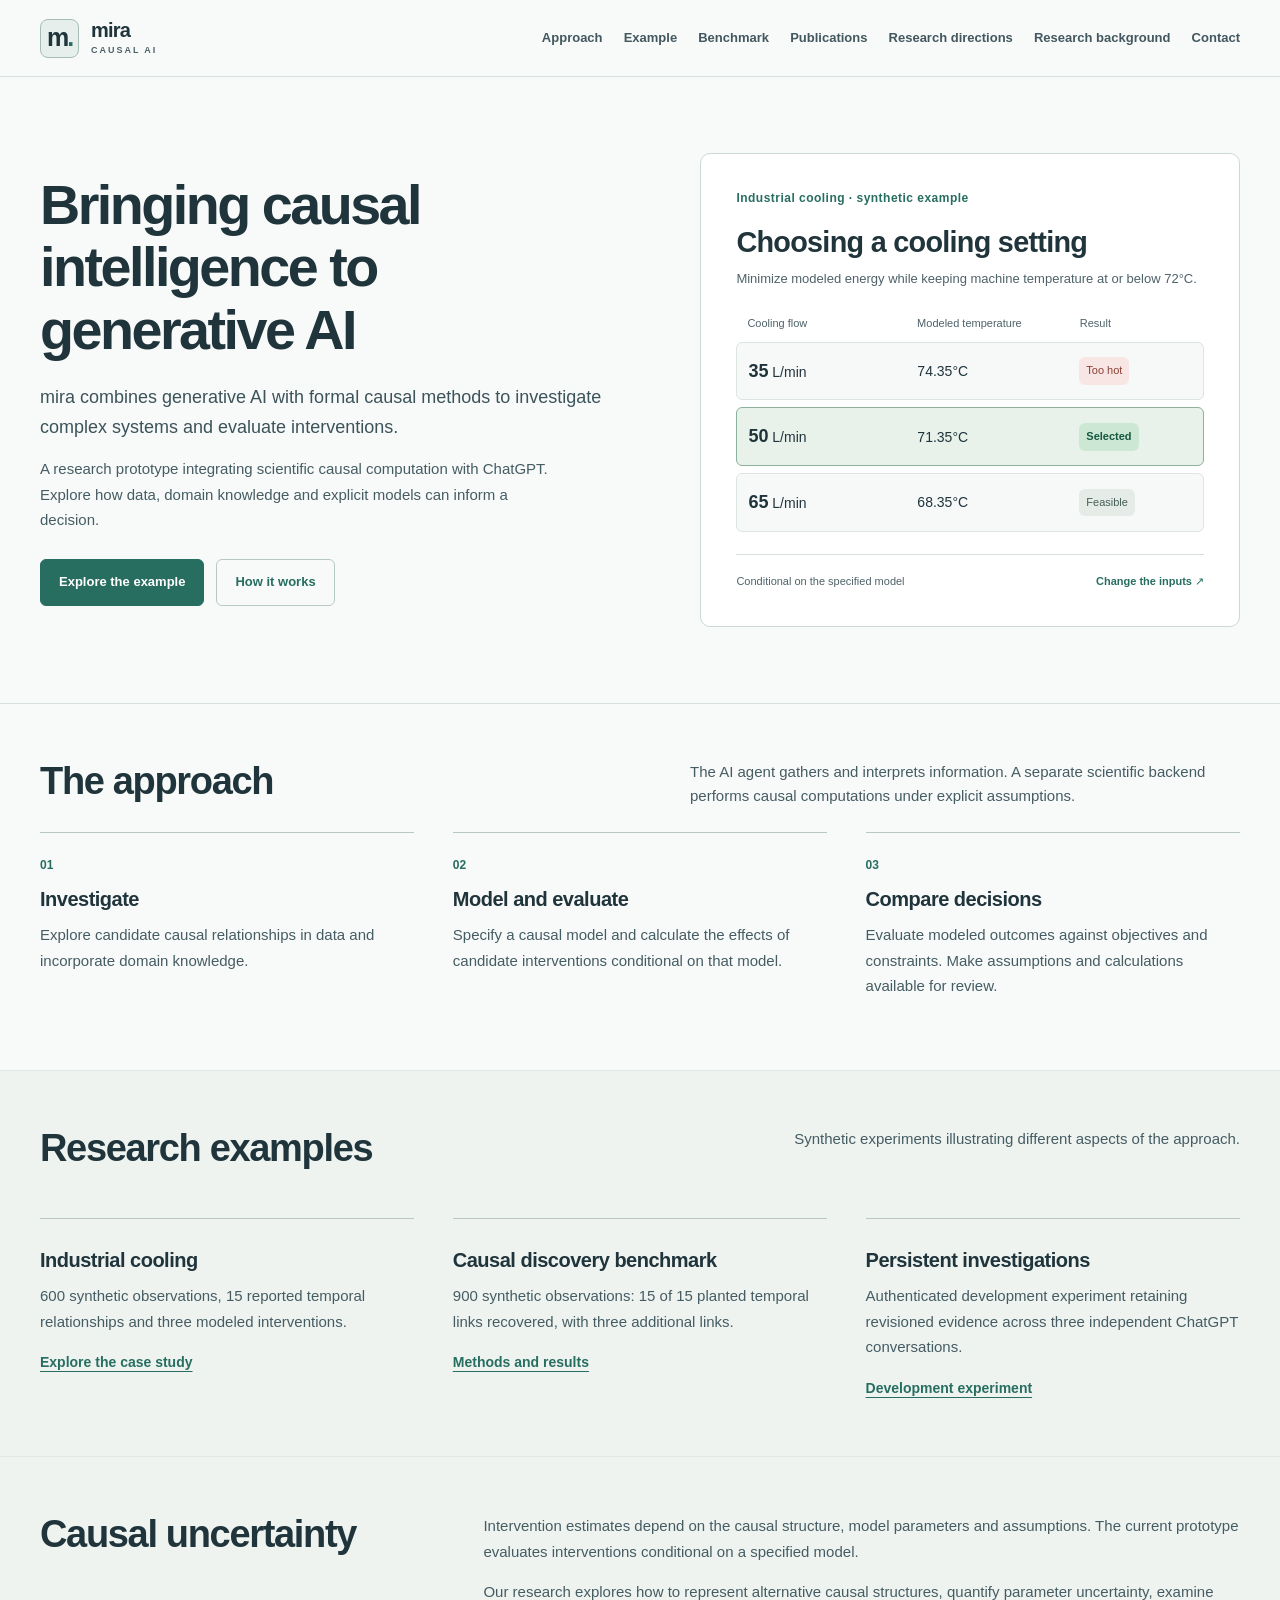
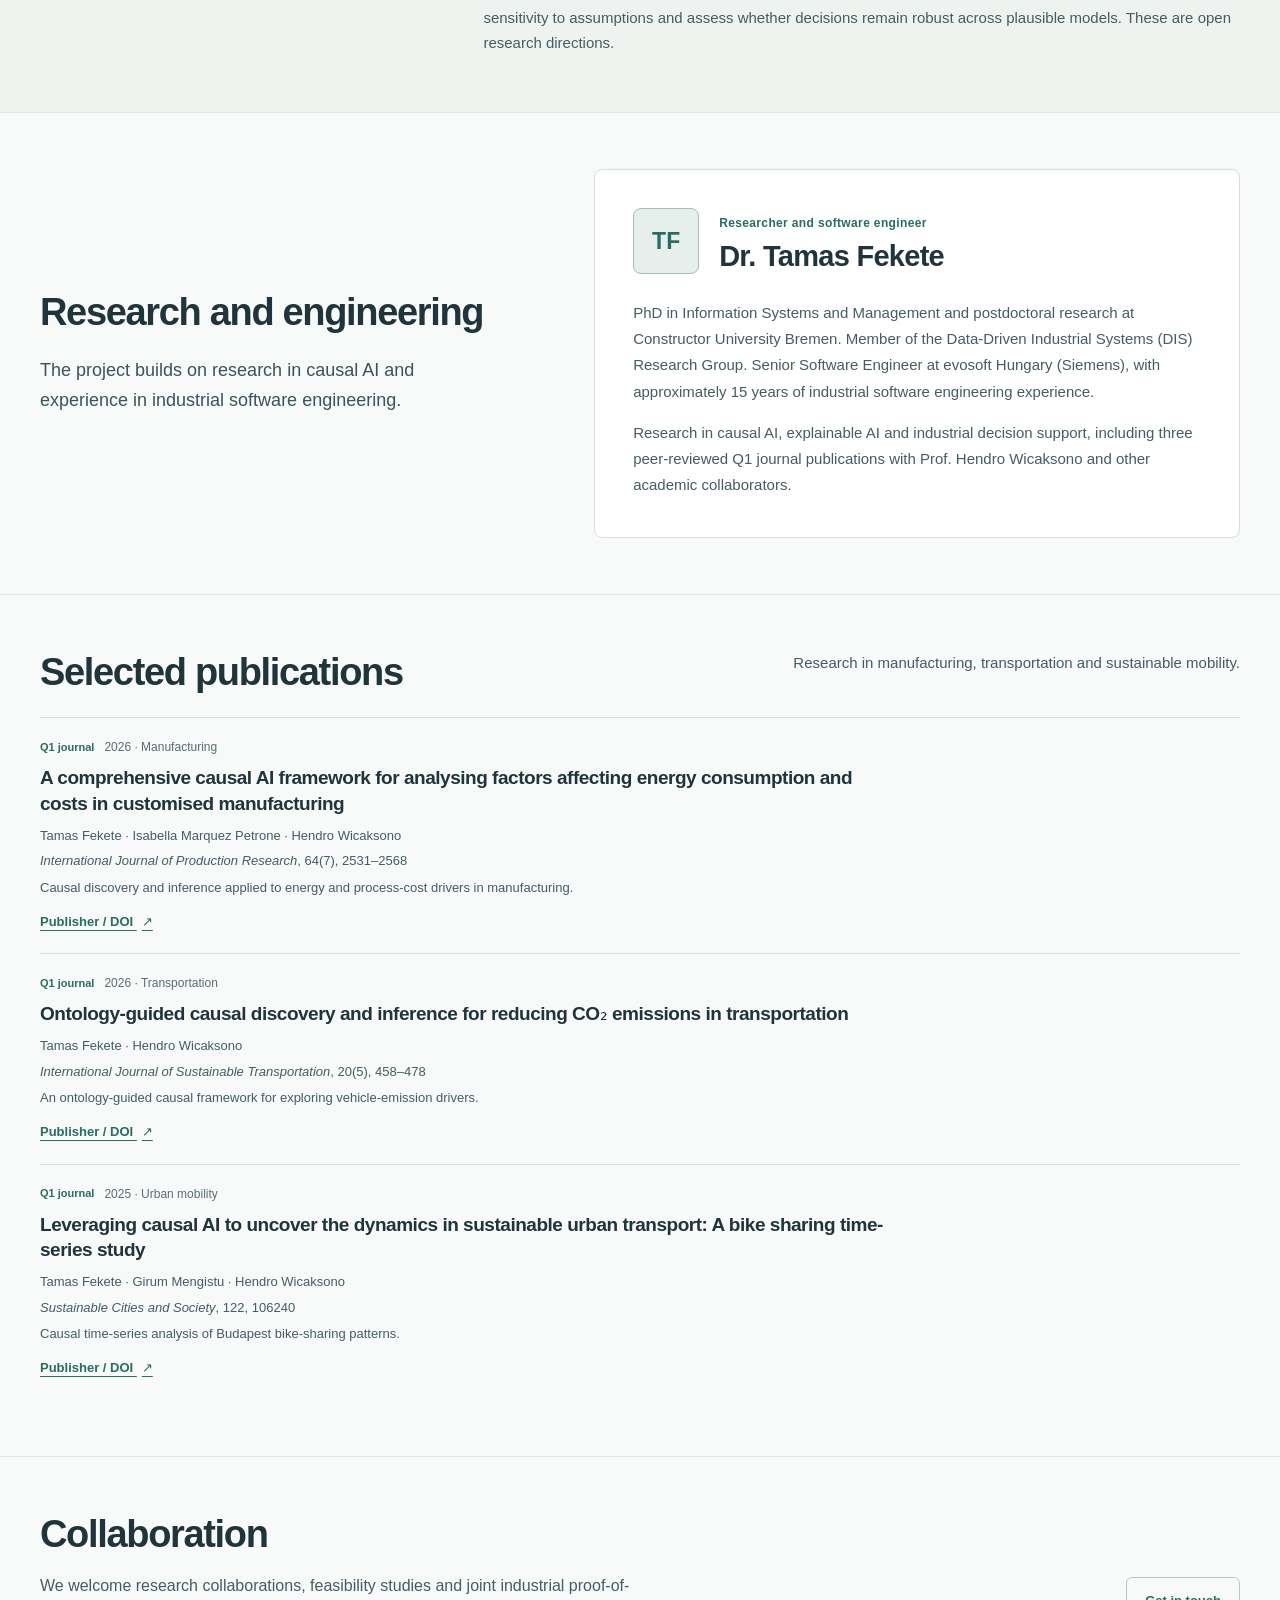
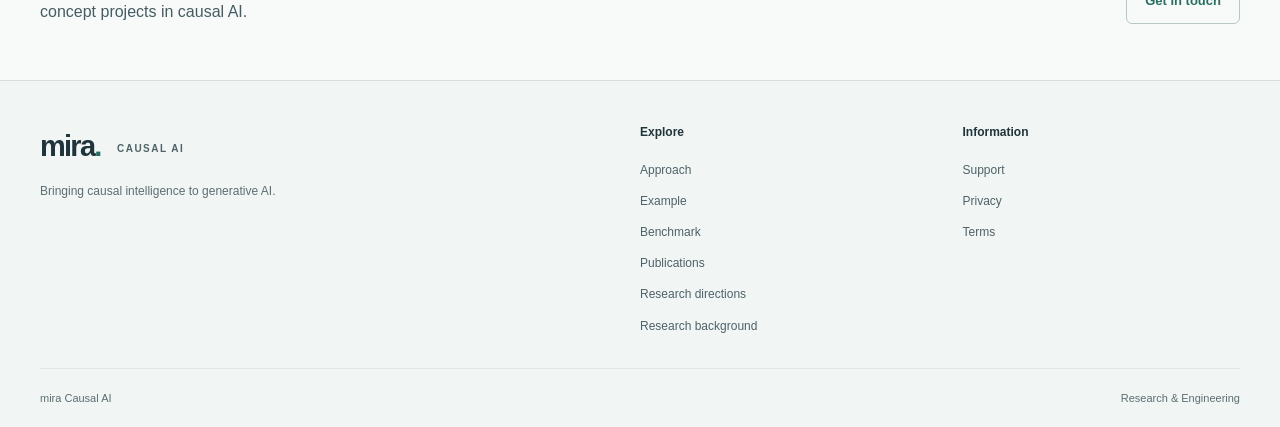
==== index.html @ 1b96fd7f "Align page navigation and headings with research-site presentation" ====
<!doctype html>
<html lang="en">
<head>
  <meta charset="utf-8">
  <meta name="viewport" content="width=device-width, initial-scale=1">
  <meta name="description" content="Bringing causal intelligence to generative AI through scientific causal discovery, formal causal computation and transparent decision support.">
  <meta name="theme-color" content="#f8faf9">
  <title>mira Causal AI | Bringing causal intelligence to generative AI</title>
  <link rel="canonical" href="https://ftamas77.github.io/mira-causal-ai-site/">
  <meta property="og:type" content="website">
  <meta property="og:site_name" content="mira Causal AI">
  <meta property="og:title" content="Bringing causal intelligence to generative AI | mira Causal AI">
  <meta property="og:description" content="Bringing causal intelligence to generative AI through scientific causal discovery, formal causal computation and transparent decision support.">
  <meta property="og:url" content="https://ftamas77.github.io/mira-causal-ai-site/">
  <meta name="twitter:card" content="summary">
  <link rel="stylesheet" href="style.css">
  <link rel="icon" type="image/svg+xml" href="favicon.svg">
</head>
<body class="homepage">
  <a class="skip-link" href="#main">Skip to content</a>
  <header class="site-header">
    <div class="container header-inner">
      <a class="brand" href="./" aria-label="mira Causal AI homepage"><span class="brand-symbol" aria-hidden="true">m<span>.</span></span><span class="brand-name">mira <small>CAUSAL AI</small></span></a>
      <nav class="primary-nav" aria-label="Main navigation">
  <a href="./#research">Approach</a>
  <a href="demo.html#what-if">Example</a>
  <a href="benchmark.html">Benchmark</a>
  <a href="./#publications">Publications</a>
  <a href="./#research-directions">Research directions</a>
  <a href="./#expertise">Research background</a>
  <a href="https://github.com/FTamas77/mira-causal-ai-site/issues/new">Contact</a>
</nav>
    </div>
  </header>
  <main id="main">
<section class="hero-section product-hero">
  <div class="container hero-grid">
    <div class="hero-copy">
      <h1>Bringing causal intelligence to generative AI</h1>
      <p class="hero-lead">mira combines generative AI with formal causal methods to investigate complex systems and evaluate interventions.</p>
      <p class="hero-context">A research prototype integrating scientific causal computation with ChatGPT. Explore how data, domain knowledge and explicit models can inform a decision.</p>
      <div class="button-row"><a class="btn btn-primary" href="demo.html#what-if">Explore the example</a><a class="btn btn-ghost" href="#research">How it works</a></div>
    </div>
    <div class="hero-simulation" aria-label="Illustrative industrial cooling what-if comparison">
      <div class="sim-preview-head"><span>Industrial cooling · synthetic example</span></div>
      <h2>Choosing a cooling setting</h2>
      <p>Minimize modeled energy while keeping machine temperature at or below 72°C.</p>
      <div class="sim-preview-labels"><span>Cooling flow</span><span>Modeled temperature</span><span>Result</span></div>
      <div class="sim-preview-row"><span><b>35</b> L/min</span><span>74.35°C</span><span class="sim-status bad">Too hot</span></div>
      <div class="sim-preview-row selected"><span><b>50</b> L/min</span><span>71.35°C</span><span class="sim-status good">Selected</span></div>
      <div class="sim-preview-row"><span><b>65</b> L/min</span><span>68.35°C</span><span class="sim-status soft">Feasible</span></div>
      <div class="sim-preview-bottom"><span>Conditional on the specified model</span><a href="demo.html#what-if">Change the inputs ↗</a></div>
    </div>
  </div>
</section>
<section class="section-block product-approach" id="research">
  <div class="container">
    <div class="section-heading"><div><h2>The approach</h2></div><p class="section-aside">The AI agent gathers and interprets information. A separate scientific backend performs causal computations under explicit assumptions.</p></div>
    <div class="method-grid">
      <article><span class="method-number">01</span><h3>Investigate</h3><p>Explore candidate causal relationships in data and incorporate domain knowledge.</p></article>
      <article><span class="method-number">02</span><h3>Model and evaluate</h3><p>Specify a causal model and calculate the effects of candidate interventions conditional on that model.</p></article>
      <article><span class="method-number">03</span><h3>Compare decisions</h3><p>Evaluate modeled outcomes against objectives and constraints. Make assumptions and calculations available for review.</p></article>
    </div>
  </div>
</section>
<section class="section-block home-example" id="example">
  <div class="container">
    <div class="section-heading"><div><h2>Research examples</h2></div><p class="section-aside">Synthetic experiments illustrating different aspects of the approach.</p></div>
    <div class="research-example-grid">
      <article><h3>Industrial cooling</h3><p>600 synthetic observations, 15 reported temporal relationships and three modeled interventions.</p><a href="demo.html">Explore the case study</a></article>
      <article id="comparison"><h3>Causal discovery benchmark</h3><p>900 synthetic observations: 15 of 15 planted temporal links recovered, with three additional links.</p><a href="benchmark.html">Methods and results</a></article>
      <article id="development-preview"><h3>Persistent investigations</h3><p>Authenticated development experiment retaining revisioned evidence across three independent ChatGPT conversations.</p><a href="investigations.html">Development experiment</a></article>
    </div>
  </div>
</section>
<section class="section-block" id="research-directions">
  <div class="container research-direction-layout">
    <h2>Causal uncertainty</h2>
    <div><p>Intervention estimates depend on the causal structure, model parameters and assumptions. The current prototype evaluates interventions conditional on a specified model.</p>
    <p>Our research explores how to represent alternative causal structures, quantify parameter uncertainty, examine sensitivity to assumptions and assess whether decisions remain robust across plausible models. These are open research directions.</p></div>
  </div>
</section>
<section class="section-block founder-section" id="expertise">
  <div class="container founder-layout">
    <div>
      
      <h2>Research and engineering</h2>
      <p class="section-lead">The project builds on research in causal AI and experience in industrial software engineering.</p>
    </div>
    <div class="founder-profile">
      <div class="founder-profile-head">
        <div class="founder-monogram" aria-hidden="true">TF</div>
        <div><span class="small-caps">Researcher and software engineer</span><h3>Dr. Tamas Fekete</h3></div>
      </div>
      <p>PhD in Information Systems and Management and postdoctoral research at Constructor University Bremen. Member of the Data-Driven Industrial Systems (DIS) Research Group. Senior Software Engineer at evosoft Hungary (Siemens), with approximately 15 years of industrial software engineering experience.</p>
      <p>Research in causal AI, explainable AI and industrial decision support, including three peer-reviewed Q1 journal publications with Prof. Hendro Wicaksono and other academic collaborators.</p>
    </div>
  </div>
</section>
<section class="section-block publications-band" id="publications" aria-labelledby="publications-title">
  <div class="container">
    <div class="section-heading">
      <div><h2 id="publications-title">Selected publications</h2></div>
      <p class="section-aside">Research in manufacturing, transportation and sustainable mobility.</p>
    </div>
    <div class="publications-grid">
      <article class="publication-card">
        <div class="publication-meta"><span class="publication-tier">Q1 journal</span><span>2026 · Manufacturing</span></div>
        <h3>A comprehensive causal AI framework for analysing factors affecting energy consumption and costs in customised manufacturing</h3>
        <p class="publication-authors">Tamas Fekete · Isabella Marquez Petrone · Hendro Wicaksono</p>
        <p class="publication-journal"><cite>International Journal of Production Research</cite>, 64(7), 2531–2568</p>
        <p class="publication-summary">Causal discovery and inference applied to energy and process-cost drivers in manufacturing.</p>
        <a class="publication-link" href="https://doi.org/10.1080/00207543.2025.2580541" target="_blank" rel="noopener noreferrer">Publisher / DOI <span aria-hidden="true">↗</span></a>
      </article>
      <article class="publication-card">
        <div class="publication-meta"><span class="publication-tier">Q1 journal</span><span>2026 · Transportation</span></div>
        <h3>Ontology-guided causal discovery and inference for reducing CO₂ emissions in transportation</h3>
        <p class="publication-authors">Tamas Fekete · Hendro Wicaksono</p>
        <p class="publication-journal"><cite>International Journal of Sustainable Transportation</cite>, 20(5), 458–478</p>
        <p class="publication-summary">An ontology-guided causal framework for exploring vehicle-emission drivers.</p>
        <a class="publication-link" href="https://doi.org/10.1080/15568318.2025.2588608" target="_blank" rel="noopener noreferrer">Publisher / DOI <span aria-hidden="true">↗</span></a>
      </article>
      <article class="publication-card">
        <div class="publication-meta"><span class="publication-tier">Q1 journal</span><span>2025 · Urban mobility</span></div>
        <h3>Leveraging causal AI to uncover the dynamics in sustainable urban transport: A bike sharing time-series study</h3>
        <p class="publication-authors">Tamas Fekete · Girum Mengistu · Hendro Wicaksono</p>
        <p class="publication-journal"><cite>Sustainable Cities and Society</cite>, 122, 106240</p>
        <p class="publication-summary">Causal time-series analysis of Budapest bike-sharing patterns.</p>
        <a class="publication-link" href="https://doi.org/10.1016/j.scs.2025.106240" target="_blank" rel="noopener noreferrer">Publisher / DOI <span aria-hidden="true">↗</span></a>
      </article>
    </div>
</div>
</section>
<section class="section-block last-section product-contact">
  <div class="container closing-grid"><div><h2>Collaboration</h2><p>We welcome research collaborations, feasibility studies and joint industrial proof-of-concept projects in causal AI.</p></div><a class="btn btn-ghost" href="https://github.com/FTamas77/mira-causal-ai-site/issues/new">Get in touch</a></div>
</section>
</main>
  <footer class="site-footer">
  <div class="container footer-main">
    <div><a class="footer-brand" href="./">mira<span>.</span> <small>CAUSAL AI</small></a><p>Bringing causal intelligence to generative AI.</p></div>
    <div class="footer-links"><span class="footer-label">Explore</span><a href="./#research">Approach</a><a href="demo.html#what-if">Example</a><a href="benchmark.html">Benchmark</a><a href="./#publications">Publications</a><a href="./#research-directions">Research directions</a><a href="./#expertise">Research background</a></div>
    <div class="footer-links"><span class="footer-label">Information</span><a href="support.html">Support</a><a href="privacy.html">Privacy</a><a href="terms.html">Terms</a></div>
  </div>
  <div class="container footer-bottom"><span>mira Causal AI</span><span>Research &amp; Engineering</span></div>
</footer>
</body>
</html>
---- style.css ----
:root {
  color-scheme: dark;
  --bg: #08131c;
  --bg-soft: #0d202a;
  --bg-deep: #061019;
  --surface: #102632;
  --surface-light: #16333e;
  --line: #284552;
  --line-soft: rgba(150,195,204,.15);
  --text: #edf7fa;
  --muted: #a5bac3;
  --muted-2: #839eaa;
  --teal: #88e6cb;
  --teal-dark: #0a3931;
  --warm: #f1d5a4;
  --radius: 18px;
  font-family: Inter, ui-sans-serif, -apple-system, BlinkMacSystemFont, "Segoe UI", Arial, sans-serif;
  font-synthesis: none;
  -webkit-font-smoothing: antialiased;
}
* { box-sizing: border-box; }
html { scroll-behavior: smooth; scroll-padding-top: 85px; }
body { margin: 0; background: var(--bg); color: var(--text); line-height: 1.6; }
::selection { background: #256b61; color: #fff; }
a { color: var(--teal); text-decoration-thickness: 1px; text-underline-offset: 4px; }
a:hover { color: #b7f7df; }
a:focus-visible { outline: 3px solid var(--warm); outline-offset: 4px; border-radius: 3px; }
.container { width: min(1200px, calc(100% - 64px)); margin-inline: auto; }
.skip-link { position: absolute; left: 15px; top: -80px; background: var(--teal); color: #08251f; padding: 10px; z-index: 200; }
.skip-link:focus { top: 10px; }
.site-header { position: sticky; top: 0; z-index: 100; border-bottom: 1px solid rgba(159,197,208,.12); background: rgba(8,19,28,.95); }
@supports (backdrop-filter: blur(10px)) { .site-header { background: rgba(8,19,28,.79); backdrop-filter: blur(14px); } }
.header-inner { display: flex; align-items: center; justify-content: space-between; gap: 24px; min-height: 88px; }
.brand { display: inline-flex; align-items: center; gap: 12px; text-decoration: none; color: var(--text); flex-shrink: 0; }
.brand:hover { color: var(--text); }
.brand-symbol { width: 39px; height: 39px; border: 1px solid #508a82; background: linear-gradient(140deg,#21473e,#0c252f); border-radius: 11px; display: flex; justify-content: center; align-items: center; font-size: 25px; letter-spacing: -.08em; font-weight: 800; padding-bottom: 3px; }
.brand-symbol span, .footer-brand span { color: var(--teal); }
.brand-name { font-weight: 750; font-size: 20px; letter-spacing: -.04em; white-space: nowrap; line-height: 1.05; }
.brand-name small { display: block; font-size: 9px; font-weight: 700; letter-spacing: .22em; color: var(--muted); padding-top: 5px; }
.primary-nav { display: flex; flex-wrap: wrap; gap: clamp(12px,2.5vw,32px); align-items: center; }
.primary-nav a { color: #afc3ca; text-decoration: none; font-size: 14px; font-weight: 600; transition: color .18s; }
.primary-nav a:hover, .primary-nav a[aria-current="page"] { color: var(--teal); }
.hero-section { position: relative; overflow: hidden; isolation: isolate; }
.hero-glow { position: absolute; inset: -220px -10% 0 20%; background: radial-gradient(ellipse at 62% 35%,rgba(34,109,99,.24), transparent 53%), radial-gradient(ellipse at 60% 100%,rgba(37,73,101,.18),transparent 52%); pointer-events: none; z-index: -1; }
.hero-grid { min-height: 675px; padding-top: 93px; padding-bottom: 90px; display: grid; grid-template-columns: 1.05fr .95fr; gap: clamp(36px,6vw,84px); align-items: center; }
.eyebrow { margin: 0 0 22px; color: var(--teal); text-transform: uppercase; letter-spacing: .17em; font-size: 11px; line-height: 1.5; font-weight: 760; }
.eyebrow-line { display: inline-block; width: 23px; height: 1px; background: var(--teal); vertical-align: middle; margin-right: 9px; }
.eyebrow-separator { color: #5f838b; padding-inline: 6px; }
h1,h2,h3,p,figure { margin-top: 0; }
h1,h2,h3 { line-height: 1.12; letter-spacing: -.043em; }
.hero-copy h1 { font-size: clamp(46px,5.15vw,75px); font-weight: 760; margin: 0 0 27px; max-width: 730px; }
h1 em,.accent { color: var(--teal); font-style: normal; }
.hero-lead,.section-lead,.page-lead { font-size: clamp(16px,1.53vw,19px); color: #b8cbd3; line-height: 1.7; }
.hero-lead { max-width: 590px; margin-bottom: 32px; }
.button-row { display: flex; flex-wrap: wrap; gap: 12px; align-items: center; }
.btn { min-height: 47px; display: inline-flex; align-items: center; justify-content: center; padding: 11px 18px; border: 1px solid #46636d; border-radius: 9px; text-decoration: none; font-size: 13px; font-weight: 750; gap: 18px; transition: background .18s,border-color .18s,transform .18s; }
.btn:hover { transform: translateY(-1px); }
.btn-primary { background: var(--teal); border-color: var(--teal); color: #0b2c29; }
.btn-primary:hover { color: #092924; background: #abf2dc; }
.btn-ghost { color: #e2f3f1; background: rgba(31,62,73,.38); }
.btn-ghost:hover { color: #fff; border-color: var(--teal); background: rgba(36,81,82,.43); }
.hero-meta,.page-meta { font-size: 12px; color: var(--muted-2); margin-top: 25px; display: flex; align-items: center; gap: 11px; flex-wrap: wrap; }
.status-dot { display: inline-block; width: 7px; height: 7px; background: var(--teal); border-radius: 50%; box-shadow: 0 0 0 3px rgba(136,230,203,.1); flex-shrink: 0; }
.meta-separator { color: #476571; }
.system-card { border: 1px solid #365562; border-radius: 19px; background: linear-gradient(155deg,#193743 0%,#102630 51%,#0e202b 100%); padding: 23px; box-shadow: 0 26px 95px rgba(0,0,0,.27); min-width: 0; }
.system-card-heading,.panel-header { display: flex; justify-content: space-between; align-items: center; flex-wrap: wrap; gap: 9px; color: #a5bec8; font-size: 10px; letter-spacing: .13em; font-weight: 750; }
.system-online { color: var(--teal); display: inline-flex; align-items: center; gap: 8px; font-size: 10px; }
.system-diagram { max-width: 460px; margin: 24px auto 16px; text-align: center; }
.system-top { display: grid; grid-template-columns: 1fr 1fr; gap: 12px; }
.mini-node,.agent-node,.engine-node { border-radius: 10px; border: 1px solid #456474; padding: 16px 12px; display: flex; flex-direction: column; gap: 3px; }
.mini-node { background: #1b3744; }
.mini-number { font-size: 10px; letter-spacing: .12em; font-weight: 700; color: #83bdc4; }
.mini-node strong { font-size: 15px; font-weight: 650; }
.mini-node small,.agent-node small,.engine-node small { font-size: 11px; color: #a8bec7; }
.connector-lines { height: 30px; position: relative; display: flex; justify-content: space-around; }
.connector-lines span { width: 1px; height: 30px; background: #52877f; }
.agent-node { background: #1a3b48; border-color: #638e93; padding: 17px; }
.agent-node strong { font-size: 22px; }
.flow-arrows { display: flex; justify-content: space-around; align-items: center; gap: 5px; height: 63px; color: #8ab8b8; font-size: 9px; letter-spacing: .08em; font-weight: 730; }
.engine-node { background: linear-gradient(155deg,#153c39,#0e302e); border-color: #69c1a9; padding: 21px 8px; }
.engine-node .mini-number { color: #a0e0cf; }
.engine-node strong { font-size: 25px; letter-spacing: -.06em; }
.engine-node strong span { color: var(--teal); }
.system-card figcaption { border-top: 1px solid rgba(162,199,204,.17); padding: 15px 8px 0; color: var(--muted); font-size: 11px; text-align: center; line-height: 1.5; }
.proof-strip { border-top: 1px solid var(--line-soft); border-bottom: 1px solid var(--line-soft); display: grid; grid-template-columns: repeat(4,1fr); padding: 25px 0; gap: 20px; }
.proof-strip div { display: flex; flex-direction: column; gap: 2px; padding-left: 23px; border-left: 1px solid var(--line); }
.proof-strip div:first-child { border-left: 0; padding-left: 0; }
.proof-strip strong { color: #eaf7f8; font-weight: 720; font-size: 16px; }
.proof-strip span { color: var(--muted-2); font-size: 12px; }
.section-block { padding: 108px 0; border-bottom: 1px solid var(--line-soft); }
.section-heading { display: flex; justify-content: space-between; align-items: end; gap: 55px; margin-bottom: 35px; }
.section-heading h2,.split-layout h2,.about-layout h2,.closing-grid h2 { font-size: clamp(32px,3.7vw,49px); margin-bottom: 0; }
.section-aside { color: var(--muted); max-width: 370px; font-size: 15px; margin: 0; }
.feature-grid { display: grid; grid-template-columns: repeat(3,1fr); gap: 17px; }
.feature-card { position: relative; border: 1px solid var(--line); background: linear-gradient(150deg,#102632,#0b1e29); border-radius: var(--radius); padding: 29px; }
.feature-index,.detail-kicker { color: var(--teal); font-size: 11px; font-weight: 750; letter-spacing: .16em; }
.feature-card h3 { font-size: 23px; margin: 30px 0 13px; }
.feature-card p { color: var(--muted); font-size: 14px; line-height: 1.75; margin-bottom: 24px; }
.feature-tag { display: inline-flex; font-size: 10px; color: #a3d7ce; border: 1px solid #38655d; border-radius: 20px; padding: 6px 10px; background: #13352f; }
.feature-glyph { display: flex; gap: 9px; height: 47px; align-items: center; margin-top: 24px; }
.feature-glyph span { display: inline-block; width: 13px; height: 13px; border: 2px solid #95ded1; background: #215548; border-radius: 50%; position: relative; }
.feature-glyph span:not(:last-child)::after { content: ''; position: absolute; left: 11px; top: 4px; width: 18px; border-top: 1px solid #74b5b2; }
.glyph-guide span:nth-child(2) { background: #86dfc5; box-shadow: 0 0 0 4px rgba(134,223,197,.11); }
.glyph-evaluate span:nth-child(3) { width: 19px; height: 19px; background: #86dfc5; }
.demo-band { background: radial-gradient(ellipse at 75% 30%,rgba(27,83,79,.18),transparent 62%),#0b1c25; }
.split-layout { display: grid; grid-template-columns: .93fr 1.07fr; gap: clamp(40px,8vw,105px); align-items: center; }
.split-layout .section-lead { max-width: 520px; margin: 24px 0 28px; }
.small-note,.muted-small { font-size: 12px; color: var(--muted-2); line-height: 1.65; }
.small-note { margin-top: 20px; max-width: 460px; }
.result-panel { background: #0e2632; border: 1px solid #355565; border-radius: 16px; padding: 26px; box-shadow: 0 18px 58px rgba(0,0,0,.1); }
.panel-header { margin-bottom: 31px; }
.panel-chip { border: 1px solid #41766e; background: #153b37; color: #9ae3d0; letter-spacing: .08em; border-radius: 30px; padding: 5px 9px; font-size: 10px; }
.result-label { font-size: 13px; color: #d5e4e8; margin-bottom: 21px; }
.route-row { display: grid; grid-template-columns: minmax(105px,1fr) 1fr 65px; align-items: center; gap: 15px; padding: 18px 0; border-bottom: 1px solid #2d4955; }
.route-row strong { display: block; font-size: 14px; font-weight: 700; }
.route-row span { display: block; color: #93adb8; font-size: 10px; line-height: 1.5; }
.bar-track { height: 6px; background: #2b4855; border-radius: 8px; overflow: hidden; }
.bar-fill { display: block; height: 100%; border-radius: 8px; }
.bar-a { width: 92%; background: #6b8791; }
.bar-b { width: 84%; background: var(--teal); }
.route-row b { text-align: right; font-size: 23px; color: #d3e2e8; }
.route-row.selected b { color: var(--teal); }
.route-row b small { font-size: 11px; color: var(--muted); font-weight: 550; }
.result-summary { display: flex; justify-content: space-between; align-items: center; gap: 15px; margin: 21px 0; color: #b1c8d1; font-size: 13px; }
.result-summary strong { font-size: 21px; color: var(--teal); }
.panel-footnote { color: var(--muted-2); font-size: 12px; line-height: 1.6; margin: 0; }
.about-layout { display: grid; grid-template-columns: .95fr 1.05fr; gap: clamp(40px,7vw,110px); align-items: start; }
.about-layout .section-lead { margin-top: 24px; max-width: 510px; }
.researcher-card { background: linear-gradient(145deg,#162f3a,#0e222d); border: 1px solid var(--line); border-radius: var(--radius); padding: 32px; }
.researcher-top { display: flex; align-items: center; gap: 19px; }
.monogram { width: 73px; height: 73px; border: 1px solid #4e877c; background: linear-gradient(145deg,#254f4a,#102c35); display: grid; place-items: center; color: var(--teal); font-size: 25px; font-weight: 750; border-radius: 14px; flex-shrink: 0; }
.small-caps { color: #8de3c8; letter-spacing: .15em; font-size: 10px; font-weight: 750; }
.researcher-top h3 { font-size: 23px; margin: 4px 0; }
.researcher-top p { font-size: 13px; margin: 0; color: var(--muted); }
.researcher-divider { border-top: 1px solid var(--line); margin: 26px 0; }
.researcher-card>p { font-size: 14px; line-height: 1.8; color: #bdcfd6; }
.researcher-tags { display: flex; flex-wrap: wrap; gap: 9px; margin-bottom: 21px; }
.researcher-tags span { background: #1a3c43; border: 1px solid #35595c; border-radius: 7px; padding: 7px 10px; font-size: 11px; color: #c7e1e3; }
.researcher-card>.muted-small { font-size: 11px; margin: 0; color: var(--muted-2); }
.closing-grid { display: flex; align-items: end; justify-content: space-between; gap: 20px; }
.closing-grid p:not(.eyebrow) { color: var(--muted); max-width: 590px; margin: 18px 0 0; }
.disclaimer { padding-top: 54px; margin: 0; color: var(--muted-2); font-size: 12px; max-width: 850px; }
.disclaimer strong { color: #b6cbd0; }
.last-section { border-bottom: 0; }
.site-footer { background: var(--bg-deep); border-top: 1px solid var(--line); padding: 61px 0 25px; }
.footer-main { display: grid; grid-template-columns: minmax(220px,2fr) 1fr 1fr; gap: 45px; padding-bottom: 60px; }
.footer-brand { color: var(--text); font-weight: 750; font-size: 29px; letter-spacing: -.06em; text-decoration: none; }
.footer-brand small { font-size: 10px; font-weight: 750; letter-spacing: .15em; color: var(--muted); vertical-align: middle; margin-left: 10px; }
.footer-main p { margin-top: 12px; color: var(--muted-2); font-size: 12px; }
.footer-links { display: flex; flex-direction: column; gap: 12px; }
.footer-label { color: #dcebea; font-size: 12px; font-weight: 760; margin-bottom: 6px; }
.footer-links a { color: var(--muted); font-size: 12px; text-decoration: none; }
.footer-links a:hover { color: var(--teal); }
.footer-bottom { border-top: 1px solid var(--line-soft); padding-top: 21px; display: flex; justify-content: space-between; gap: 15px; flex-wrap: wrap; color: var(--muted-2); font-size: 11px; }
.page-hero { padding: 86px 0 87px; position: relative; overflow: hidden; background: radial-gradient(ellipse at 85% 15%,rgba(39,100,94,.16),transparent 50%); border-bottom: 1px solid var(--line-soft); }
.page-hero h1 { font-size: clamp(44px,5.3vw,72px); margin: 0 0 24px; }
.page-lead { max-width: 780px; margin-bottom: 0; }
.page-meta { margin-top: 27px; }
.compact-hero { padding: 75px 0 73px; }
.compact-hero h1 { font-size: clamp(43px,5vw,64px); }
.stat-grid { display: grid; grid-template-columns: repeat(4,1fr); gap: 16px; margin-bottom: 37px; }
.stat { border: 1px solid var(--line); border-radius: 13px; background: var(--surface); padding: 22px; }
.stat strong { display: block; font-size: clamp(25px,3vw,39px); line-height: 1.1; font-weight: 730; letter-spacing: -.05em; }
.stat span { display: block; color: var(--muted); font-size: 12px; margin-top: 12px; }
.workflow { display: grid; grid-template-columns: repeat(4,1fr); gap: 14px; }
.workflow-step { border-left: 2px solid #3d756e; padding: 7px 16px; }
.workflow-step span { color: var(--teal); font-size: 11px; font-weight: 760; }
.workflow-step strong { display: block; font-size: 16px; margin: 10px 0; }
.workflow-step p { margin: 0; color: var(--muted); font-size: 12px; }
.align-start { align-items: start; }
.body-muted { color: var(--muted); font-size: 14px; line-height: 1.8; }
.dual-stat { display: grid; grid-template-columns: 1fr 1fr; gap: 10px; margin-bottom: 28px; }
.dual-stat>div { background: #153540; border: 1px solid #2d5561; border-radius: 11px; padding: 20px; }
.dual-stat strong { display: block; font-size: 37px; letter-spacing: -.05em; }
.dual-stat span { color: var(--muted); font-size: 12px; }
.example-edge { margin-bottom: 25px; display: flex; flex-direction: column; gap: 13px; }
.edge-label { color: var(--muted); font-size: 12px; }
.example-edge>div { display: flex; flex-wrap: wrap; align-items: center; gap: 8px; }
.example-edge code { font-family: ui-monospace, "SFMono-Regular", Consolas, monospace; background: #193d43; border: 1px solid #386364; color: #d5f4ed; font-size: 12px; padding: 7px 10px; border-radius: 6px; }
.example-edge>div>span { color: var(--teal); }
.compare-grid { display: grid; grid-template-columns: 1fr 1fr; gap: 16px; }
.compare-grid .feature-card h3 { margin: 0 0 20px; }
.plain-list { color: #b9cdd2; font-size: 14px; padding-left: 18px; margin: 0; }
.plain-list li { margin-bottom: 13px; }
.positive-list li::marker { color: var(--teal); }
.page-cta { display: flex; justify-content: space-between; align-items: center; gap: 30px; margin-top: 38px; border: 1px solid #376b63; border-radius: 15px; padding: 30px; background: #13312f; }
.page-cta h2 { font-size: 24px; margin: 0 0 9px; }
.page-cta p { color: var(--muted); font-size: 13px; margin: 0; }
.contact-grid { display: grid; grid-template-columns: 1fr 1fr; gap: 18px; margin-bottom: 23px; }
.detail-card { background: var(--surface); border: 1px solid var(--line); border-radius: var(--radius); padding: 34px; }
.detail-card h2 { font-size: 30px; margin: 25px 0 12px; }
.detail-card p { color: var(--muted); font-size: 14px; line-height: 1.75; }
.contact-link { display: inline-flex; gap: 10px; font-size: 18px; font-weight: 680; margin: 14px 0 18px; word-break: break-word; }
.text-link { display: inline-flex; gap: 9px; font-weight: 650; font-size: 14px; }
.notice-panel { background: #13302f; color: #c8dfdc; border: 1px solid #34605b; padding: 23px 26px; border-radius: 12px; font-size: 13px; line-height: 1.75; }
.notice-panel strong { color: #b0f0d9; }
.legal-layout { display: grid; grid-template-columns: 260px 1fr; gap: clamp(35px,6vw,96px); align-items: start; }
.legal-aside { position: sticky; top: 122px; background: var(--surface); border: 1px solid var(--line); border-radius: 12px; padding: 24px; }
.legal-aside strong { display: block; margin: 12px 0; font-size: 17px; }
.legal-aside p { color: var(--muted); font-size: 12px; }
.legal-body { max-width: 790px; }
.legal-body .notice-panel { margin-bottom: 37px; }
.legal-body section { padding: 27px 0; border-top: 1px solid var(--line-soft); }
.legal-body h2 { font-size: 25px; margin: 0 0 17px; }
.legal-body p { color: var(--muted); font-size: 15px; line-height: 1.9; margin: 0; }
@media (max-width: 980px) {
  .hero-grid { grid-template-columns: 1fr; min-height: 0; padding: 70px 0; }
  .system-card { width: min(610px,100%); }
  .section-heading { align-items: start; }
  .section-block { padding: 80px 0; }
  .split-layout,.about-layout { gap: 35px; }
  .feature-card { padding: 23px; }
  .footer-main { gap: 30px; }
}
@media (max-width: 720px) {
  .container { width: min(100% - 36px,1200px); }
  .header-inner { align-items: flex-start; flex-direction: column; padding: 16px 0; gap: 15px; }
  .primary-nav { width: 100%; justify-content: space-between; gap: 10px 15px; }
  .primary-nav a { font-size: 13px; }
  .hero-grid { padding-top: 52px; padding-bottom: 62px; }
  .hero-copy h1 { font-size: clamp(42px,9.3vw,62px); }
  .proof-strip { grid-template-columns: 1fr 1fr; row-gap: 24px; }
  .proof-strip div:nth-child(3) { border-left: 0; padding-left: 0; }
  .section-heading,.split-layout,.about-layout,.closing-grid,.page-cta { display: flex; flex-direction: column; align-items: start; gap: 24px; }
  .feature-grid,.contact-grid,.compare-grid { grid-template-columns: 1fr; }
  .feature-card h3 { margin-top: 16px; }
  .stat-grid,.workflow { grid-template-columns: 1fr 1fr; }
  .footer-main { grid-template-columns: 1fr 1fr; }
  .footer-main>div:first-child { grid-column: 1 / -1; }
  .page-hero { padding: 58px 0 62px; }
  .legal-layout { display: block; }
  .legal-aside { position: static; margin-bottom: 30px; }
}
@media (max-width: 440px) {
  .container { width: calc(100% - 30px); }
  .primary-nav { justify-content: flex-start; column-gap: 19px; }
  .hero-copy h1 { font-size: 41px; }
  .system-card,.result-panel,.researcher-card,.detail-card { padding: 17px; }
  .system-card-heading,.panel-header { font-size: 9px; }
  .mini-node { padding: 12px 7px; }
  .mini-node strong { font-size: 13px; }
  .agent-node strong { font-size: 19px; }
  .engine-node strong { font-size: 21px; }
  .route-row { grid-template-columns: minmax(88px,1fr) 55px; gap: 9px; }
  .route-row .bar-track { display: none; }
  .stat-grid,.workflow,.footer-main { grid-template-columns: 1fr 1fr; }
  .stat { padding: 17px; }
  .stat strong { font-size: 26px; }
  .workflow-step { padding-left: 10px; }
  .footer-main { gap: 22px; }
}
@media (prefers-reduced-motion: reduce) {
  html { scroll-behavior: auto; }
  .btn,.primary-nav a { transition: none; }
  .btn:hover { transform: none; }
}

/* Homepage benchmark spotlight; consistent with the existing research site. */
.home-benchmark{background:radial-gradient(ellipse at 75% 32%,rgba(23,99,92,.20),transparent 56%),#0b1c25}
.home-benchmark .section-lead{margin:24px 0 16px}
.home-benchmark .body-muted{color:var(--muted);font-size:14px;line-height:1.8}
.home-benchmark-card{padding:26px;border:1px solid #4b8d83;border-radius:17px;background:linear-gradient(160deg,#173e41,#0e2832);box-shadow:0 22px 65px rgba(0,0,0,.15)}
.home-benchmark-score{padding:25px 0 18px;border-bottom:1px solid #346068}
.home-benchmark-score strong{font-size:clamp(58px,8vw,88px);letter-spacing:-.075em;line-height:1;color:var(--teal)}
.home-benchmark-score strong span{font-size:27px;color:#ddedea;letter-spacing:-.025em}
.home-benchmark-score p{margin:13px 0 0;max-width:350px;color:#c0d8d9;font-size:14px;line-height:1.65}
.home-benchmark-breakdown{display:flex;flex-wrap:wrap;gap:9px;padding:15px 0;border-bottom:1px solid #346068}
.home-benchmark-breakdown span{color:#b7e7dc;background:#113a38;border:1px solid #437871;border-radius:20px;font-size:11px;padding:5px 9px}
.home-benchmark-rows{padding:8px 0 19px}
.home-benchmark-rows div{display:flex;align-items:start;justify-content:space-between;gap:16px;padding:12px 0;border-bottom:1px solid rgba(165,215,214,.12);font-size:12px}
.home-benchmark-rows span{color:#91b5bb;flex:0 0 95px}
.home-benchmark-rows strong{text-align:right;color:#e0f0ec;font-weight:700}
.hero-benchmark-link{margin:12px 0 0;font-size:12px}
.hero-benchmark-link a{color:var(--teal);font-weight:700}
@media(max-width:720px){.home-benchmark-card{padding:19px}.home-benchmark-rows div{gap:9px}}

.research-paths { margin-top: 27px; max-width: 940px; line-height: 1.85; }
/* Publication evidence: restrained styling that prioritizes verifiable papers. */
.publications-band { background: radial-gradient(ellipse at 12% 0%,rgba(35,100,92,.10),transparent 50%),#091923; }
.publications-grid { display:grid; grid-template-columns:repeat(3,minmax(0,1fr)); gap:17px; }
.publication-card { display:flex; flex-direction:column; gap:0; min-width:0; padding:27px; border:1px solid #32565e; border-radius:var(--radius); background:linear-gradient(150deg,#142e38,#0c202a); }
.publication-meta { display:flex; flex-wrap:wrap; align-items:center; gap:10px; margin-bottom:20px; color:#a9c4cb; font-size:12px; }
.publication-tier { color:#b9f6e3; background:#174339; border:1px solid #42796b; border-radius:5px; padding:3px 7px; font-size:11px; letter-spacing:.08em; font-weight:750; }
.publication-card h3 { margin:0 0 18px; font-size:clamp(18px,1.9vw,22px); line-height:1.35; letter-spacing:-.025em; overflow-wrap:anywhere; }
.publication-authors { margin:0 0 9px; color:#d1e2e5; font-size:13px; line-height:1.65; }
.publication-journal { margin:0 0 15px; color:#b6cbd2; font-size:13px; line-height:1.6; }
.publication-summary { margin:0 0 22px; color:var(--muted); font-size:13px; line-height:1.75; }
.publication-link { margin-top:auto; padding-top:17px; border-top:1px solid var(--line); font-size:14px; font-weight:700; text-decoration:none; }
.publication-link span { padding-left:5px; }
.publications-note { max-width:850px; margin:23px 0 0; color:var(--muted-2); font-size:12px; line-height:1.7; }
.researcher-links { display:flex; flex-wrap:wrap; gap:10px 18px; margin:0 0 16px; }
.researcher-links a { font-size:13px; font-weight:650; text-decoration:none; }
@media (max-width: 980px) { .publications-grid { grid-template-columns:repeat(2,minmax(0,1fr)); } }
@media (max-width: 720px) { .publications-grid { grid-template-columns:1fr; } .publication-card { padding:24px; } }
@media (max-width: 440px) { .publication-card { padding:20px; } }


/* Broader MIRA causal research pipeline: concise and responsive. */
.research-breadth { background: radial-gradient(ellipse at 12% 8%, rgba(39,111,100,.11), transparent 58%), var(--bg); }
.capability-grid { display:grid; grid-template-columns:repeat(5,minmax(0,1fr)); gap:12px; }
.capability-step { min-width:0; padding:23px 18px 21px; border:1px solid #325560; border-radius:var(--radius); background:linear-gradient(155deg,#122d38,#0b1f29); }
.capability-index { color:var(--teal); font-size:11px; font-weight:760; letter-spacing:.13em; }
.capability-step h3 { margin:19px 0 11px; font-size:clamp(17px,1.65vw,21px); letter-spacing:-.025em; line-height:1.28; }
.capability-step p { margin:0; color:var(--muted); font-size:13px; line-height:1.68; }
.capability-note { max-width:940px; margin:24px 0 0; color:var(--muted-2); font-size:13px; line-height:1.8; }
.capability-note strong { color:#daeae9; }
@media (max-width:1050px) { .capability-grid { grid-template-columns:repeat(3,minmax(0,1fr)); } }
@media (max-width:720px) { .capability-grid { grid-template-columns:repeat(2,minmax(0,1fr)); } .capability-step { padding:20px; } }
@media (max-width:490px) { .capability-grid { grid-template-columns:1fr; } .capability-step h3 { margin-top:11px; } }


/* Example usage: real-output cooling case, rendered as original SVG visual summaries. */
.case-hero { padding:90px 0 96px; background:radial-gradient(ellipse at 80% 30%,rgba(37,127,113,.16),transparent 55%),var(--bg); }
.case-intro { display:grid; grid-template-columns:minmax(0,1fr) minmax(0,1.03fr); align-items:center; gap:clamp(34px,5vw,70px); }
.case-intro h1 { font-size:clamp(42px,4.5vw,68px); margin:0 0 26px; }
.case-intro .page-lead { margin:0 0 26px; }
.case-metrics { display:flex; flex-wrap:wrap; gap:13px; margin:0 0 28px; }
.case-metrics span { display:flex; align-items:baseline; gap:7px; background:#122d38; padding:9px 12px; border:1px solid #2b5256; border-radius:10px; color:var(--muted); font-size:12px; }
.case-metrics b { font-size:22px; color:var(--teal); }
.case-lead-art,.case-visual,.case-trace { margin:0; min-width:0; }
.case-lead-art img,.case-visual img,.case-trace img { width:100%; height:auto; display:block; border:1px solid #366266; border-radius:15px; box-shadow:0 18px 50px rgba(0,0,0,.22); background:#fff; }
.case-lead-art figcaption,.case-visual figcaption,.case-trace figcaption { margin:10px 0 0; font-size:12px; color:var(--muted-2); }
.case-section { padding:92px 0; }
.case-feature { background:#091b23; }
.case-visual-pair { display:grid; grid-template-columns:minmax(0,1.35fr) minmax(230px,.65fr); gap:36px; align-items:center; }
.case-explanation { padding:16px 0 16px 18px; }
.case-step { color:var(--teal); font-size:12px; font-weight:800; letter-spacing:.15em; }
.case-explanation h3 { font-size:clamp(24px,2.7vw,34px); margin:18px 0 13px; }
.case-explanation p,.case-result p { font-size:15px; line-height:1.8; color:var(--muted); }
.case-divider { display:block; height:1px; background:var(--line); margin:26px 0; }
.case-result { border:1px solid #47776e; background:linear-gradient(155deg,#173c40,#0d2631); border-radius:17px; padding:28px; }
.case-result>strong { display:block; font-size:clamp(55px,5vw,82px); line-height:1; color:var(--teal); margin:26px 0 16px; letter-spacing:-.07em; }
.case-result>strong small { font-size:18px; letter-spacing:0; color:#d4e8e7; }
.case-result-line { display:flex; justify-content:space-between; gap:10px; padding:12px 0; border-top:1px solid #31565b; font-size:13px; color:#a9c7cd; }
.case-result-line b { color:#f0faf9; white-space:nowrap; }
.case-trace { max-width:1040px; margin:0 auto; }
.case-note { max-width:950px; margin:26px auto 55px; color:var(--muted); font-size:13px; line-height:1.8; }
.case-note strong { color:#e0f3ed; }
@media(max-width:980px) { .case-intro,.case-visual-pair { grid-template-columns:1fr; } .case-lead-art { max-width:780px; } .case-explanation { max-width:760px; padding-left:0; } .case-result { max-width:570px; } }
@media(max-width:720px) { .case-hero { padding:50px 0 65px; } .case-section { padding:65px 0; } .case-visual-pair { gap:22px; } .case-metrics { gap:8px; } .case-metrics span { padding:7px 9px; } }


/* Homepage: real-workflow example with large graphical preview. */
.home-example { background:linear-gradient(145deg,#0d2731,#0a1c26); }
.home-example-grid { display:grid; grid-template-columns:minmax(0,.9fr) minmax(0,1.1fr); gap:clamp(34px,6vw,80px); align-items:center; }
.home-example h2 { font-size:clamp(35px,3.8vw,51px); margin-bottom:25px; }
.home-example .section-lead { margin-bottom:25px; }
.home-example-preview { display:block; border:1px solid #45766e; border-radius:15px; overflow:hidden; box-shadow:0 22px 58px rgba(0,0,0,.22); transition:transform .2s; }
.home-example-preview:hover { transform:translateY(-4px); }
.home-example-preview img { display:block; width:100%; height:auto; }
@media(max-width:980px) { .home-example-grid { grid-template-columns:1fr; } .home-example-preview { max-width:780px; } }


/* Product-forward home: clear capabilities, simulation, measured evidence. */
.product-hero .hero-grid { min-height:660px; }
.product-hero .hero-copy h1 { letter-spacing:-.058em; }
.hero-simulation { border:1px solid #497c77; border-radius:22px; background:linear-gradient(158deg,#173b41 0%,#102c36 56%,#0b222e 100%); padding:clamp(20px,2.9vw,35px); box-shadow:0 28px 85px rgba(0,0,0,.3); min-width:0; }
.sim-preview-head { display:flex; justify-content:space-between; align-items:center; color:#a8dccf; font-size:10px; letter-spacing:.15em; font-weight:800; }
.sim-preview-dot { width:8px; height:8px; background:var(--teal); border-radius:50%; box-shadow:0 0 0 5px rgba(136,230,203,.1); }
.hero-simulation h2 { font-size:clamp(24px,2.4vw,35px); line-height:1.15; margin:25px 0 12px; }
.hero-simulation>p { color:#b9cdd3; font-size:13px; max-width:470px; margin-bottom:25px; }
.sim-preview-labels,.sim-preview-row { display:grid; grid-template-columns: 1.15fr 1.1fr .8fr; align-items:center; gap:7px; }
.sim-preview-labels { font-size:11px; color:#97b6bb; margin:0 0 9px; padding:0 11px; }
.sim-preview-row { background:#122f39; margin:7px 0; padding:14px 11px; border:1px solid #34525a; border-radius:11px; font-size:14px; color:#d7e9e9; }
.sim-preview-row>b,.sim-preview-row b { color:#fff; font-size:18px; }
.sim-preview-row.selected { background:#19483e; border-color:#6bcdb1; box-shadow:0 0 0 1px rgba(136,230,203,.12); }
.sim-status { justify-self:start; font-size:11px; padding:5px 7px; border-radius:6px; white-space:nowrap; }
.sim-status.bad { color:#ffc8c2; background:#603632; }
.sim-status.good { color:#0d3028; background:var(--teal); font-weight:800; }
.sim-status.soft { color:#c6e5dd; background:#244b4b; }
.sim-preview-bottom { display:flex; justify-content:space-between; gap:15px; align-items:center; margin-top:22px; padding-top:18px; border-top:1px solid #335963; font-size:11px; color:#9bb5bd; }
.sim-preview-bottom a { text-decoration:none; font-weight:750; white-space:nowrap; }
.product-approach { background:#091923; }
.product-grid { display:grid; grid-template-columns:repeat(4,minmax(0,1fr)); gap:15px; }
.product-card { min-width:0; padding:29px 24px; border-radius:16px; border:1px solid #31535c; background:linear-gradient(155deg,#152c38,#0d202c); }
.product-card.focus { border-color:#4ca990; background:linear-gradient(155deg,#193d3a,#0d282d); }
.product-card>span { color:#9de1c8; font-size:11px; font-weight:750; letter-spacing:.12em; }
.product-card h3 { font-size:clamp(21px,2vw,25px); line-height:1.2; margin:44px 0 14px; }
.product-card p { color:#aebfc6; line-height:1.7; font-size:14px; margin:0; }
.benchmark-teaser { display:grid; grid-template-columns:minmax(0,1.2fr) minmax(260px,.8fr); gap:clamp(36px,5vw,75px); align-items:center; }
.benchmark-teaser h2 { font-size:clamp(36px,3.7vw,50px); }
.benchmark-teaser .section-lead { max-width:640px; margin:24px 0 28px; }
.benchmark-teaser-stats { padding:36px; border-radius:18px; border:1px solid #3b7268; background:#12352f; display:flex; flex-direction:column; }
.benchmark-teaser-stats strong { font-size:clamp(76px,9vw,112px); letter-spacing:-.09em; font-weight:800; line-height:1; color:var(--teal); }
.benchmark-teaser-stats strong span { font-size:32px; color:#d7ece7; letter-spacing:-.02em; }
.benchmark-teaser-stats>span { font-size:17px; font-weight:700; margin-top:14px; }
.benchmark-teaser-stats p { color:#a9c4bd; font-size:13px; margin:5px 0 0; }
.product-contact { background:linear-gradient(155deg,#0d2d31,#091b25); }
.product-contact .closing-grid p { max-width:470px; }

/* Interactive, assumption-based what-if demonstrator. */
.simulator-section { background:radial-gradient(ellipse at 80% 10%,rgba(53,142,116,.16),transparent 55%),#0a1f29; }
.simulator-shell { display:grid; grid-template-columns: minmax(0,1fr) minmax(0,1fr); gap:16px; }
.simulator-controls,.simulator-readout { min-width:0; border:1px solid #3e626a; border-radius:17px; padding:clamp(24px,3vw,36px); background:#102935; }
.simulator-readout { background:linear-gradient(145deg,#153c3b,#0e2834); border-color:#478577; }
.simulator-panel-head { display:flex; justify-content:space-between; gap:14px; align-items:center; margin-bottom:36px; }
.sim-mini { color:#94dacb; font-size:11px; font-weight:780; letter-spacing:.14em; }
.sim-live,.sim-hypothesis { color:#a7c8c9; font-size:11px; }
.simulator-field { margin-bottom:27px; }
.simulator-field-top { display:flex; justify-content:space-between; align-items:center; gap:15px; margin-bottom:12px; font-size:15px; }
.simulator-field-top label { color:#d4e6e8; font-weight:650; }
.simulator-field-top output { font-weight:760; color:var(--teal); font-size:17px; white-space:nowrap; }
.simulator-field input[type="range"] { display:block; width:100%; appearance:none; -webkit-appearance:none; height:8px; border-radius:20px; background:#365761; cursor:pointer; accent-color:var(--teal); margin:0; }
.simulator-field input[type="range"]::-webkit-slider-thumb { appearance:none; -webkit-appearance:none; width:19px; height:19px; border:3px solid #0e3533; border-radius:50%; background:var(--teal); box-shadow:0 0 0 2px #4ab79c; }
.simulator-field input[type="range"]::-moz-range-thumb { width:15px; height:15px; border:3px solid #0e3533; border-radius:50%; background:var(--teal); box-shadow:0 0 0 2px #4ab79c; }
.simulator-field input[type="range"]:focus-visible { outline:3px solid var(--warm); outline-offset:7px; }
.simulator-range { display:flex; justify-content:space-between; font-size:11px; color:#87a2af; margin-top:10px; }
.simulator-reset { background:transparent; border:1px solid #53717c; border-radius:8px; color:#c3e0de; padding:9px 14px; font:inherit; font-size:12px; cursor:pointer; }
.simulator-reset:hover,.simulator-reset:focus-visible { border-color:var(--teal); color:#fff; }
.simulator-readout-grid { display:grid; grid-template-columns:1fr 1fr; gap:18px; }
.simulator-readout-grid>div { display:flex; flex-direction:column; gap:11px; min-width:0; }
.simulator-readout-grid span { color:#b8d2d3; font-size:13px; }
.simulator-readout-grid strong { font-size:clamp(29px,3.2vw,43px); letter-spacing:-.065em; line-height:1.1; white-space:nowrap; }
.sim-thermometer { height:11px; width:100%; background:#35555b; border-radius:10px; margin:37px 0 16px; position:relative; }
.sim-temp-bar { background:var(--teal); height:100%; border-radius:10px; transition:width .15s ease; }
.sim-temp-limit { position:absolute; left:60%; height:22px; width:2px; background:#ffe3b5; top:-5px; }
.simulator-verdict { font-size:14px; color:#a6f1d7; margin-bottom:30px; }
.simulator-verdict.sim-bad { color:#ffb2ac; }
.simulator-best { border-top:1px solid #3a6666; padding-top:25px; display:flex; flex-direction:column; gap:7px; }
.simulator-best span { color:#b4c9cc; font-size:13px; }
.simulator-best strong { color:var(--teal); font-size:clamp(27px,3vw,38px); letter-spacing:-.035em; }
.simulator-hint { color:#8eaeb3; font-size:12px; line-height:1.6; margin:18px 0 0; }
.simulator-scenarios { display:grid; grid-template-columns:repeat(3,minmax(0,1fr)); gap:13px; margin-top:15px; }
.sim-option { border:1px solid #315863; border-radius:12px; padding:19px 22px; background:#112b36; display:flex; flex-direction:column; gap:6px; transition:border-color .15s ease,background .15s ease; }
.sim-option>span { color:#afc6c9; font-size:14px; }
.sim-option strong { font-size:24px; letter-spacing:-.04em; }
.sim-option small { color:#9cb5b9; font-size:12px; }
.sim-option.best { border-color:#6bc9a8; background:#16493c; }
.sim-option.best small { color:#a9f5d8; }
.sim-option.not-feasible small { color:#ffb0a9; }
@media (max-width:1050px) {
 .product-grid { grid-template-columns:repeat(2,minmax(0,1fr)); }
 .product-card h3 { margin-top:28px; }
}
@media (max-width:980px) {
 .benchmark-teaser { grid-template-columns:1fr; }
 .benchmark-teaser-stats { max-width:560px; }
 .simulator-shell { grid-template-columns:1fr; }
 .product-hero .hero-grid { grid-template-columns:1fr; padding-top:75px; padding-bottom:75px; min-height:unset; }
 .hero-simulation { width:100%; max-width:720px; }
}
@media (max-width:670px) {
 .product-grid { grid-template-columns:1fr; }
 .product-card { padding:24px; }
 .product-card h3 { margin-top:20px; }
 .simulator-scenarios { grid-template-columns:1fr; }
 .simulator-readout-grid { grid-template-columns:1fr; }
 .sim-preview-row { font-size:12px; }
 .sim-preview-row b { font-size:15px; }
 .sim-status { font-size:10px; }
 .sim-preview-bottom { align-items:flex-start; flex-direction:column; }
 .simulator-panel-head { margin-bottom:25px; }
}

/* Concise founder profile: credentials without extra external links. */
.founder-section { background:linear-gradient(150deg,#0c222c,#0a1923); }
.founder-layout { display:grid; grid-template-columns:minmax(0,.85fr) minmax(0,1.15fr); gap:clamp(30px,6vw,85px); align-items:center; }
.founder-layout h2 { font-size:clamp(32px,3.7vw,49px); margin-bottom:22px; }
.founder-layout .section-lead { max-width:440px; margin:0; }
.founder-profile { border:1px solid #356268; background:linear-gradient(145deg,#183741,#0c2530); border-radius:18px; padding:clamp(25px,3.2vw,38px); }
.founder-profile-head { display:flex; align-items:center; gap:20px; margin-bottom:26px; }
.founder-monogram { width:66px; height:66px; border-radius:14px; border:1px solid #559d8e; background:#23564e; color:var(--teal); display:grid; place-items:center; font-size:23px; font-weight:800; flex-shrink:0; }
.founder-profile-head h3 { margin:5px 0 0; font-size:clamp(22px,2.4vw,29px); }
.founder-profile p { font-size:15px; line-height:1.75; color:#c3d8db; margin:0 0 15px; }
.founder-profile p:last-child { margin-bottom:0; }
@media(max-width:900px) { .founder-layout { grid-template-columns:1fr; } }
@media(max-width:560px) { .founder-profile-head { gap:13px; } .founder-monogram { width:54px; height:54px; } .founder-profile { padding:22px; } }


/* Editorial research-site presentation. The technical plots retain their original palette. */
.site-header,.site-footer {
  --text:#20343b; --muted:#4e6269; --muted-2:#5c6e73; --teal:#276e61;
  --line:#d6dfdc; --line-soft:#e0e7e4; --bg-deep:#f1f5f3;
  color:#20343b;
}
.site-header { background:#f8faf9; backdrop-filter:none; border-bottom:1px solid #d6dfdc; }
.header-inner { min-height:76px; }
.brand-symbol { background:#e6efeb; border:1px solid #a6bdb3; border-radius:8px; }
.primary-nav { gap:clamp(12px,1.65vw,23px); }
.primary-nav a { color:#43575f; font-size:13px; font-weight:600; }
.primary-nav a:hover,.primary-nav a[aria-current="page"] { color:#276e61; text-decoration:underline; text-underline-offset:5px; }
.site-footer { padding:42px 0 20px; }
.footer-main { padding-bottom:32px; }
.footer-label { color:#20343b; }
h1,h2,h3 { letter-spacing:-.025em; }
.eyebrow { letter-spacing:.08em; font-weight:650; }
.subpage .page-hero { background:#10232c; }
.subpage .page-hero h1 { font-size:clamp(36px,4.4vw,58px); font-weight:650; }
.subpage .section-block { padding:72px 0; }
.subpage .section-heading h2,.subpage .closing-grid h2 { font-size:clamp(27px,3.2vw,40px); }
.subpage h1 em,.subpage h2 .accent { color:inherit; }
.btn { border-radius:6px; font-weight:650; }
.btn:hover { transform:none; }
.homepage {
  color-scheme:light; --bg:#f8faf9; --bg-soft:#eef3f0; --bg-deep:#f1f5f3;
  --surface:#fff; --surface-light:#f1f5f3; --line:#d6dfdc; --line-soft:#e0e7e4;
  --text:#20343b; --muted:#455c63; --muted-2:#596d73; --teal:#276e61;
  --warm:#976b24; --radius:8px;
}
.homepage a:hover { color:#184e45; }
.homepage .skip-link { color:#fff; }
.homepage .hero-section { background:#f8faf9; border-bottom:1px solid var(--line); }
.homepage .product-hero .hero-grid { min-height:0; padding-top:76px; padding-bottom:76px; gap:clamp(28px,5vw,72px); }
.homepage .product-hero .hero-copy h1 { font-size:clamp(38px,4.35vw,62px); font-weight:650; letter-spacing:-.045em; line-height:1.12; margin-bottom:22px; }
.homepage .hero-lead,.homepage .section-lead { color:#3c535a; font-size:18px; line-height:1.65; }
.homepage .hero-lead { margin-bottom:14px; }
.hero-context { max-width:530px; color:var(--muted); font-size:15px; line-height:1.7; margin-bottom:26px; }
.homepage .btn-primary { background:#276e61; color:#fff; border-color:#276e61; }
.homepage .btn-primary:hover { background:#184e45; color:#fff; }
.homepage .btn-ghost { background:transparent; color:#276e61; border-color:#b7c9c3; }
.homepage .btn-ghost:hover { background:#e8f0ec; color:#184e45; }
.homepage .hero-simulation { background:#fff; border:1px solid #cbd9d3; box-shadow:none; border-radius:10px; }
.homepage .sim-preview-head { color:#276e61; letter-spacing:.04em; font-size:12px; font-weight:650; }
.homepage .hero-simulation h2 { font-size:clamp(22px,2.25vw,29px); margin:18px 0 10px; }
.homepage .hero-simulation>p,.homepage .sim-preview-labels,.homepage .sim-preview-bottom { color:#4e6269; }
.homepage .sim-preview-row { background:#f7f9f8; border-color:#dce5e0; color:#20343b; border-radius:6px; }
.homepage .sim-preview-row b { color:#20343b; }
.homepage .sim-preview-row.selected { background:#e8f2eb; border-color:#8cb29e; box-shadow:none; }
.homepage .sim-status.bad { color:#8d3f36; background:#f7e6e3; }
.homepage .sim-status.good { color:#165740; background:#cce8d5; }
.homepage .sim-status.soft { color:#455d57; background:#e5ece8; }
.homepage .sim-preview-bottom { border-color:#d6dfdc; }
.homepage .section-block { padding:56px 0; }
.homepage .section-heading { align-items:start; gap:24px; margin-bottom:24px; }
.homepage .section-heading h2,.homepage .research-direction-layout h2,.homepage .founder-layout h2,.homepage .closing-grid h2 { font-size:clamp(27px,3vw,38px); font-weight:650; letter-spacing:-.035em; }
.homepage .section-aside { max-width:550px; }
.homepage .product-approach,.homepage .home-example,.homepage .publications-band,.homepage .founder-section,.homepage .product-contact { background:transparent; }
.homepage .home-example,.homepage #research-directions { background:#eef3f0; }
.method-grid,.research-example-grid { display:grid; grid-template-columns:repeat(3,minmax(0,1fr)); gap:clamp(20px,3vw,40px); }
.method-grid article,.research-example-grid article { min-width:0; border-top:1px solid #b8cac0; padding-top:18px; }
.method-number { color:#276e61; font-size:12px; font-weight:650; }
.method-grid h3,.research-example-grid h3 { font-size:20px; font-weight:650; line-height:1.3; margin:10px 0; }
.method-grid p,.research-example-grid p,.research-direction-layout p { color:var(--muted); font-size:15px; line-height:1.7; }
.research-example-grid a { font-size:14px; font-weight:650; }
.research-direction-layout { display:grid; grid-template-columns:minmax(0,.7fr) minmax(0,1.3fr); gap:36px; }
.research-direction-layout p:last-child { margin-bottom:0; }
.homepage .founder-profile { background:#fff; border-color:#d6dfdc; border-radius:8px; }
.homepage .founder-monogram { background:#e6efeb; border-color:#a6bdb3; color:#276e61; border-radius:8px; }
.homepage .founder-profile p { color:var(--muted); }
.homepage .small-caps { color:#276e61; text-transform:none; letter-spacing:.03em; font-size:12px; }
.homepage .publications-grid { grid-template-columns:1fr; gap:0; }
.homepage .publication-card { display:block; background:transparent; border:0; border-top:1px solid #d6dfdc; border-radius:0; padding:20px 0; }
.homepage .publication-card h3 { font-size:19px; max-width:850px; margin-bottom:8px; font-weight:650; }
.homepage .publication-meta { color:#596d73; margin-bottom:8px; }
.homepage .publication-tier { color:#276e61; background:transparent; border:0; padding:0; letter-spacing:0; text-transform:none; font-weight:600; }
.homepage .publication-authors,.homepage .publication-journal { color:var(--muted); margin-bottom:5px; }
.homepage .publication-summary { margin-bottom:8px; }
.homepage .publication-link { padding:0; border:0; text-decoration:underline; font-size:13px; }
.homepage .closing-grid p { max-width:620px; }
@media(max-width:760px) {
  .homepage .product-hero .hero-grid { padding-top:42px; padding-bottom:42px; }
  .homepage .section-block,.subpage .section-block { padding:42px 0; }
  .method-grid,.research-example-grid,.research-direction-layout { grid-template-columns:1fr; gap:22px; }
  .homepage .section-heading { display:block; }
  .homepage .section-aside { margin-top:12px; }
  .primary-nav { justify-content:flex-start; gap:10px 16px; }
}
@media(max-width:370px) {
  .homepage .hero-simulation { padding:12px; }
  .homepage .sim-preview-row,.homepage .sim-preview-labels { padding-left:5px; padding-right:5px; gap:4px; }
  .homepage .sim-status { padding:3px 4px; white-space:normal; }
}
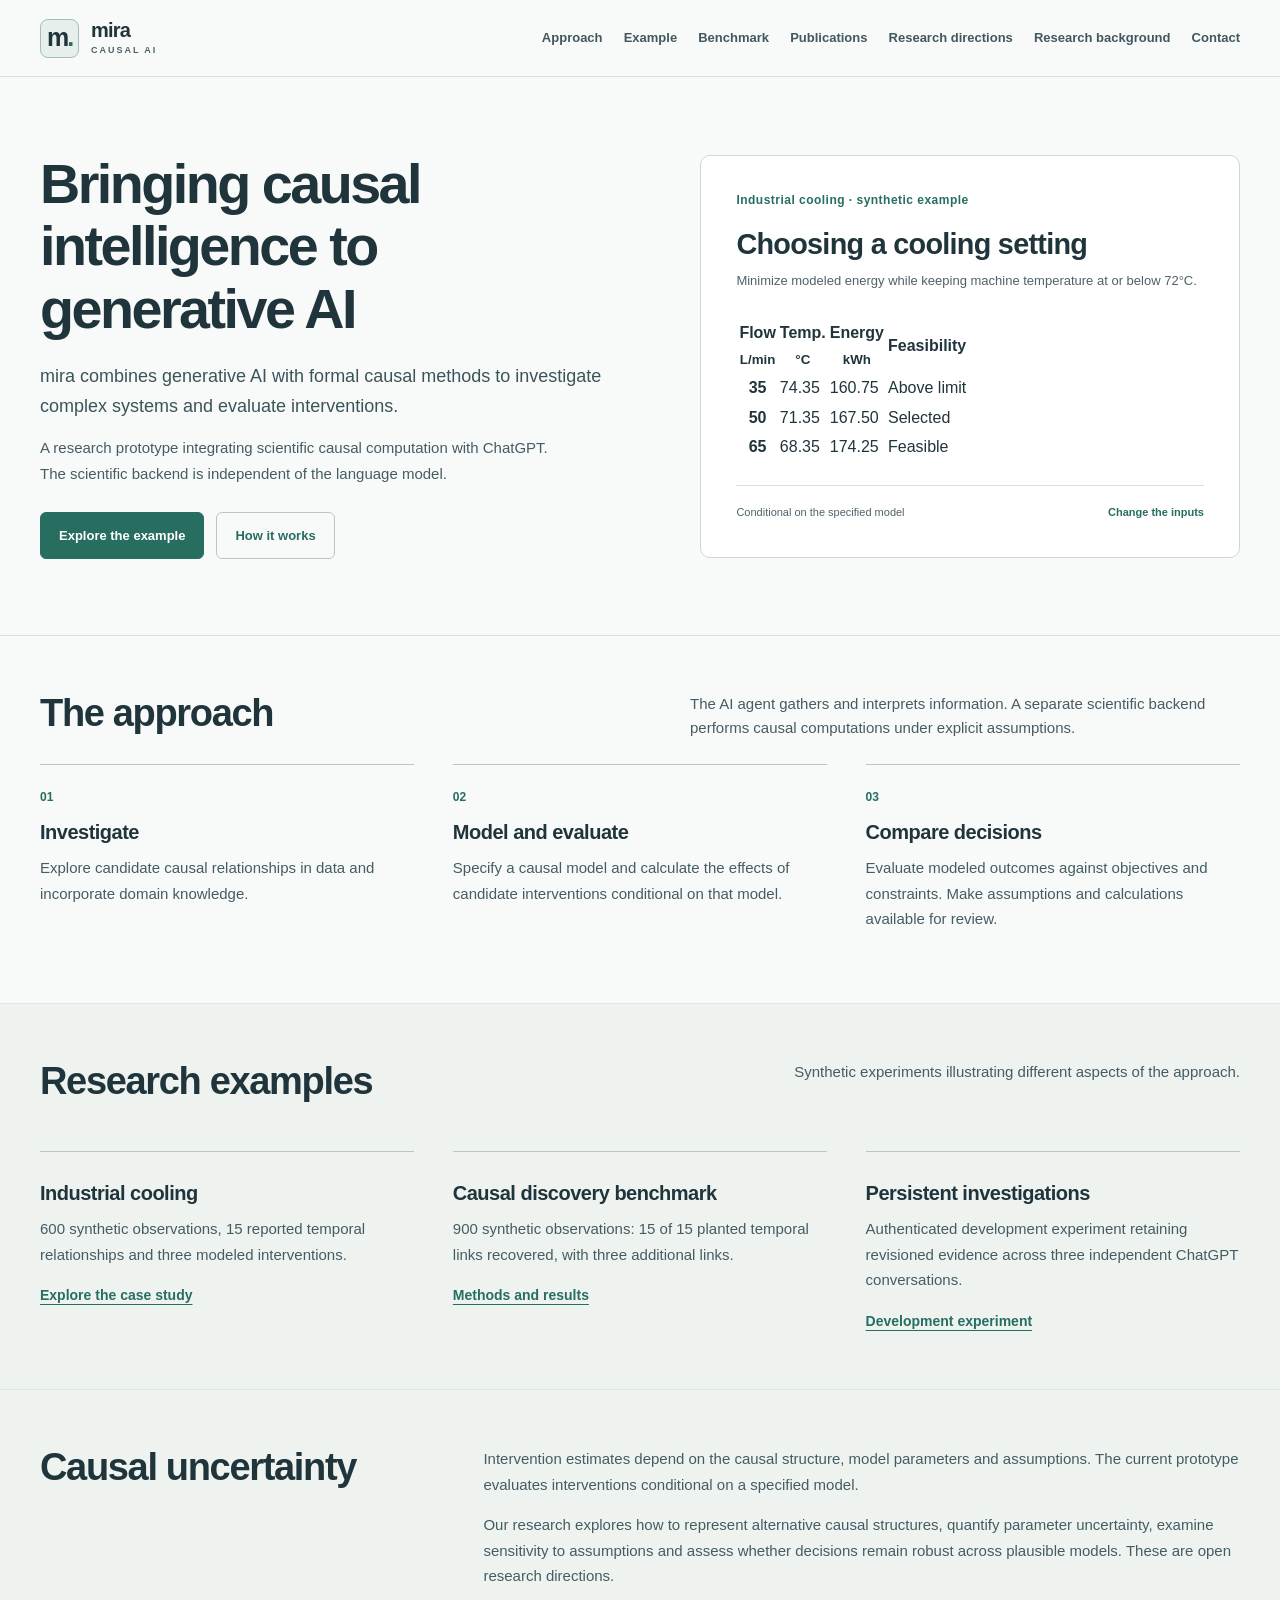
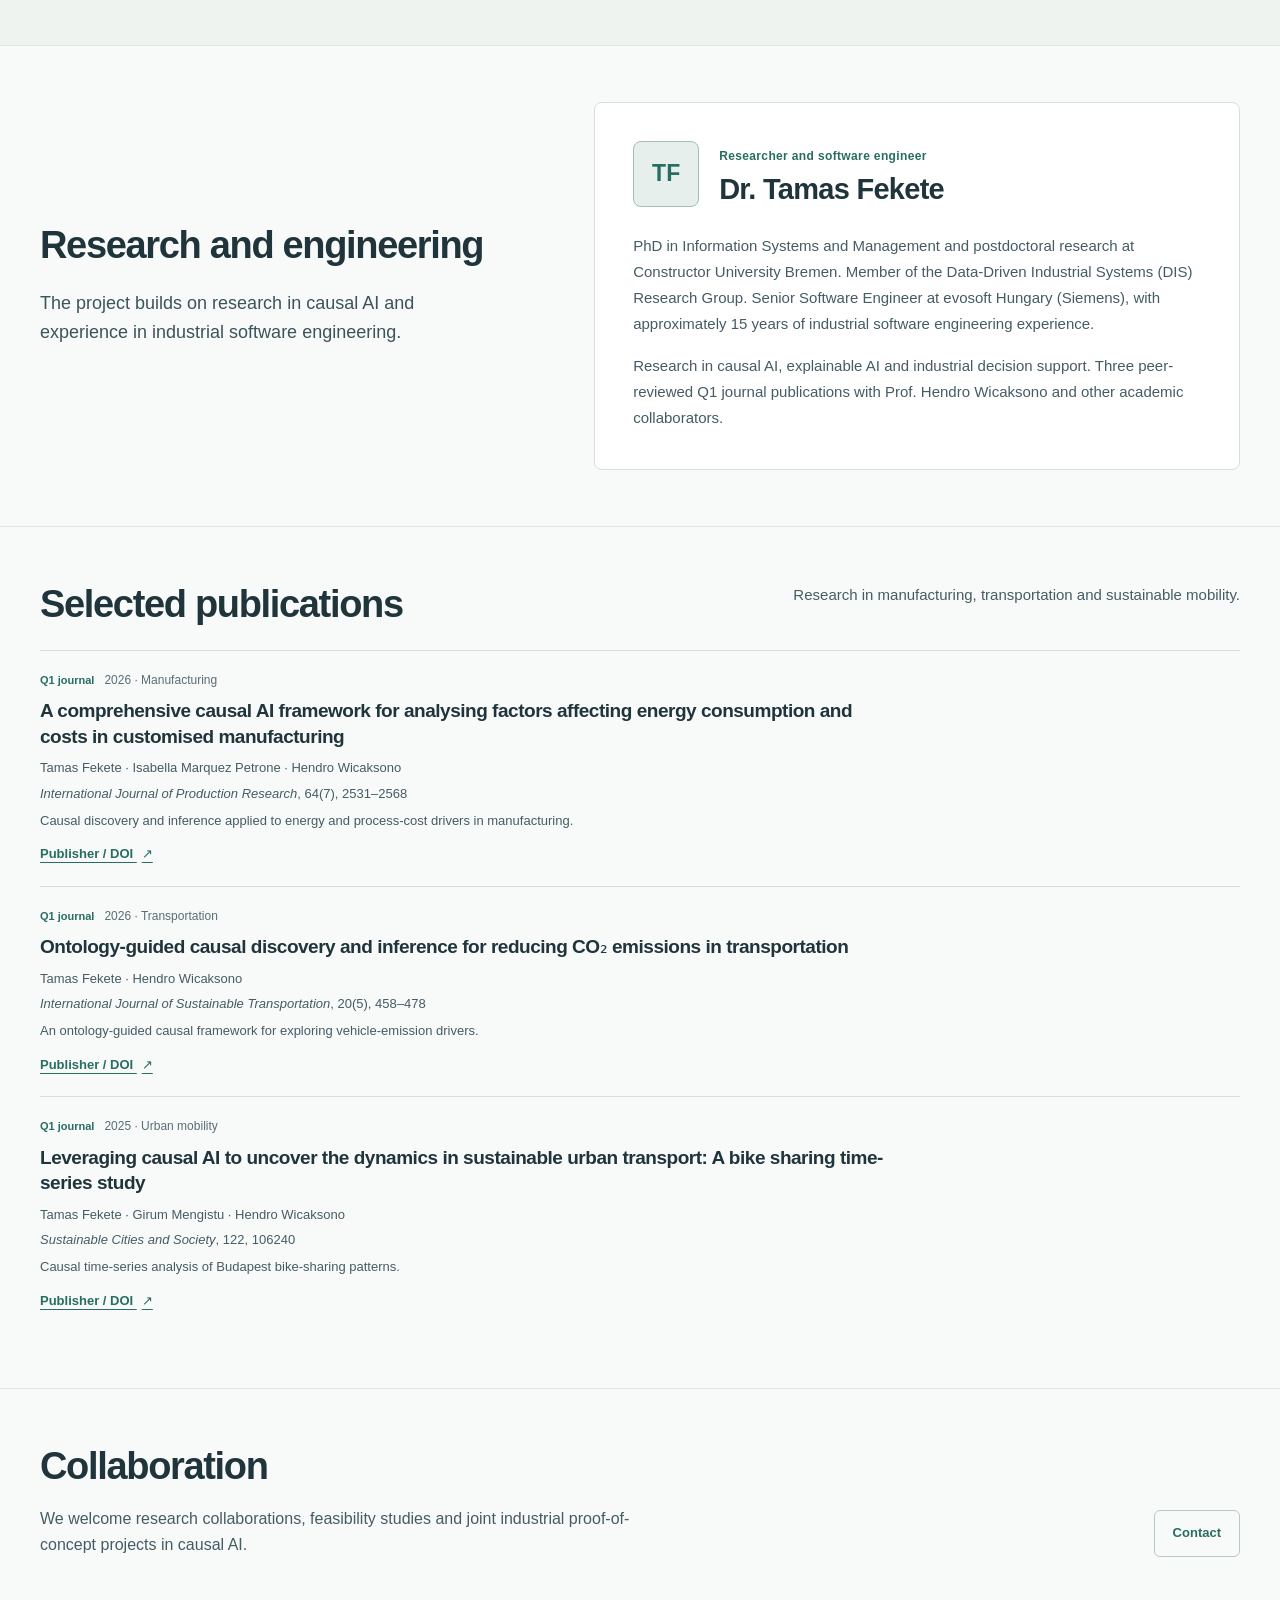
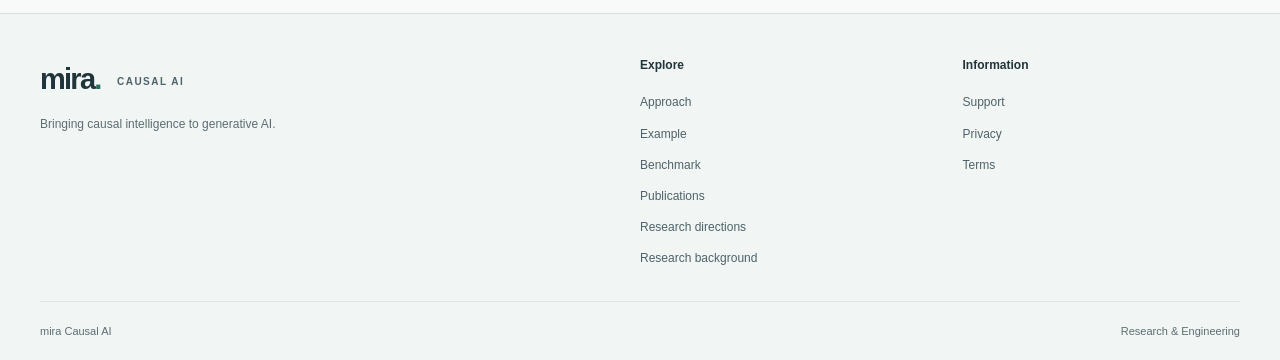
==== commit 22d6524d: "Make the cooling decision evidence explicit and accessible" ====
--- a/index.html
+++ b/index.html
@@ -38,25 +38,29 @@
     <div class="hero-copy">
       <h1>Bringing causal intelligence to generative AI</h1>
       <p class="hero-lead">mira combines generative AI with formal causal methods to investigate complex systems and evaluate interventions.</p>
-      <p class="hero-context">A research prototype integrating scientific causal computation with ChatGPT. Explore how data, domain knowledge and explicit models can inform a decision.</p>
+      <p class="hero-context">A research prototype integrating scientific causal computation with ChatGPT. The scientific backend is independent of the language model.</p>
       <div class="button-row"><a class="btn btn-primary" href="demo.html#what-if">Explore the example</a><a class="btn btn-ghost" href="#research">How it works</a></div>
     </div>
     <div class="hero-simulation" aria-label="Illustrative industrial cooling what-if comparison">
       <div class="sim-preview-head"><span>Industrial cooling · synthetic example</span></div>
       <h2>Choosing a cooling setting</h2>
       <p>Minimize modeled energy while keeping machine temperature at or below 72°C.</p>
-      <div class="sim-preview-labels"><span>Cooling flow</span><span>Modeled temperature</span><span>Result</span></div>
-      <div class="sim-preview-row"><span><b>35</b> L/min</span><span>74.35°C</span><span class="sim-status bad">Too hot</span></div>
-      <div class="sim-preview-row selected"><span><b>50</b> L/min</span><span>71.35°C</span><span class="sim-status good">Selected</span></div>
-      <div class="sim-preview-row"><span><b>65</b> L/min</span><span>68.35°C</span><span class="sim-status soft">Feasible</span></div>
-      <div class="sim-preview-bottom"><span>Conditional on the specified model</span><a href="demo.html#what-if">Change the inputs ↗</a></div>
+      <table class="cooling-comparison" aria-label="Modeled outcomes of three cooling settings">
+        <thead><tr><th scope="col">Flow<br><small>L/min</small></th><th scope="col">Temp.<br><small>°C</small></th><th scope="col">Energy<br><small>kWh</small></th><th scope="col">Feasibility</th></tr></thead>
+        <tbody>
+          <tr><th scope="row">35</th><td>74.35</td><td>160.75</td><td class="outcome-infeasible">Above limit</td></tr>
+          <tr class="chosen"><th scope="row">50</th><td>71.35</td><td>167.50</td><td class="outcome-selected">Selected</td></tr>
+          <tr><th scope="row">65</th><td>68.35</td><td>174.25</td><td>Feasible</td></tr>
+        </tbody>
+      </table>
+      <div class="sim-preview-bottom"><span>Conditional on the specified model</span><a href="demo.html#what-if">Change the inputs</a></div>
     </div>
   </div>
 </section>
 <section class="section-block product-approach" id="research">
   <div class="container">
     <div class="section-heading"><div><h2>The approach</h2></div><p class="section-aside">The AI agent gathers and interprets information. A separate scientific backend performs causal computations under explicit assumptions.</p></div>
-    <div class="method-grid">
+    <div class="method-grid" aria-label="Causal investigation workflow">
       <article><span class="method-number">01</span><h3>Investigate</h3><p>Explore candidate causal relationships in data and incorporate domain knowledge.</p></article>
       <article><span class="method-number">02</span><h3>Model and evaluate</h3><p>Specify a causal model and calculate the effects of candidate interventions conditional on that model.</p></article>
       <article><span class="method-number">03</span><h3>Compare decisions</h3><p>Evaluate modeled outcomes against objectives and constraints. Make assumptions and calculations available for review.</p></article>
@@ -83,7 +87,6 @@
 <section class="section-block founder-section" id="expertise">
   <div class="container founder-layout">
     <div>
-      
       <h2>Research and engineering</h2>
       <p class="section-lead">The project builds on research in causal AI and experience in industrial software engineering.</p>
     </div>
@@ -93,7 +96,7 @@
         <div><span class="small-caps">Researcher and software engineer</span><h3>Dr. Tamas Fekete</h3></div>
       </div>
       <p>PhD in Information Systems and Management and postdoctoral research at Constructor University Bremen. Member of the Data-Driven Industrial Systems (DIS) Research Group. Senior Software Engineer at evosoft Hungary (Siemens), with approximately 15 years of industrial software engineering experience.</p>
-      <p>Research in causal AI, explainable AI and industrial decision support, including three peer-reviewed Q1 journal publications with Prof. Hendro Wicaksono and other academic collaborators.</p>
+      <p>Research in causal AI, explainable AI and industrial decision support. Three peer-reviewed Q1 journal publications with Prof. Hendro Wicaksono and other academic collaborators.</p>
     </div>
   </div>
 </section>
@@ -132,7 +135,7 @@
 </div>
 </section>
 <section class="section-block last-section product-contact">
-  <div class="container closing-grid"><div><h2>Collaboration</h2><p>We welcome research collaborations, feasibility studies and joint industrial proof-of-concept projects in causal AI.</p></div><a class="btn btn-ghost" href="https://github.com/FTamas77/mira-causal-ai-site/issues/new">Get in touch</a></div>
+  <div class="container closing-grid"><div><h2>Collaboration</h2><p>We welcome research collaborations, feasibility studies and joint industrial proof-of-concept projects in causal AI.</p></div><a class="btn btn-ghost" href="https://github.com/FTamas77/mira-causal-ai-site/issues/new">Contact</a></div>
 </section>
 </main>
   <footer class="site-footer">
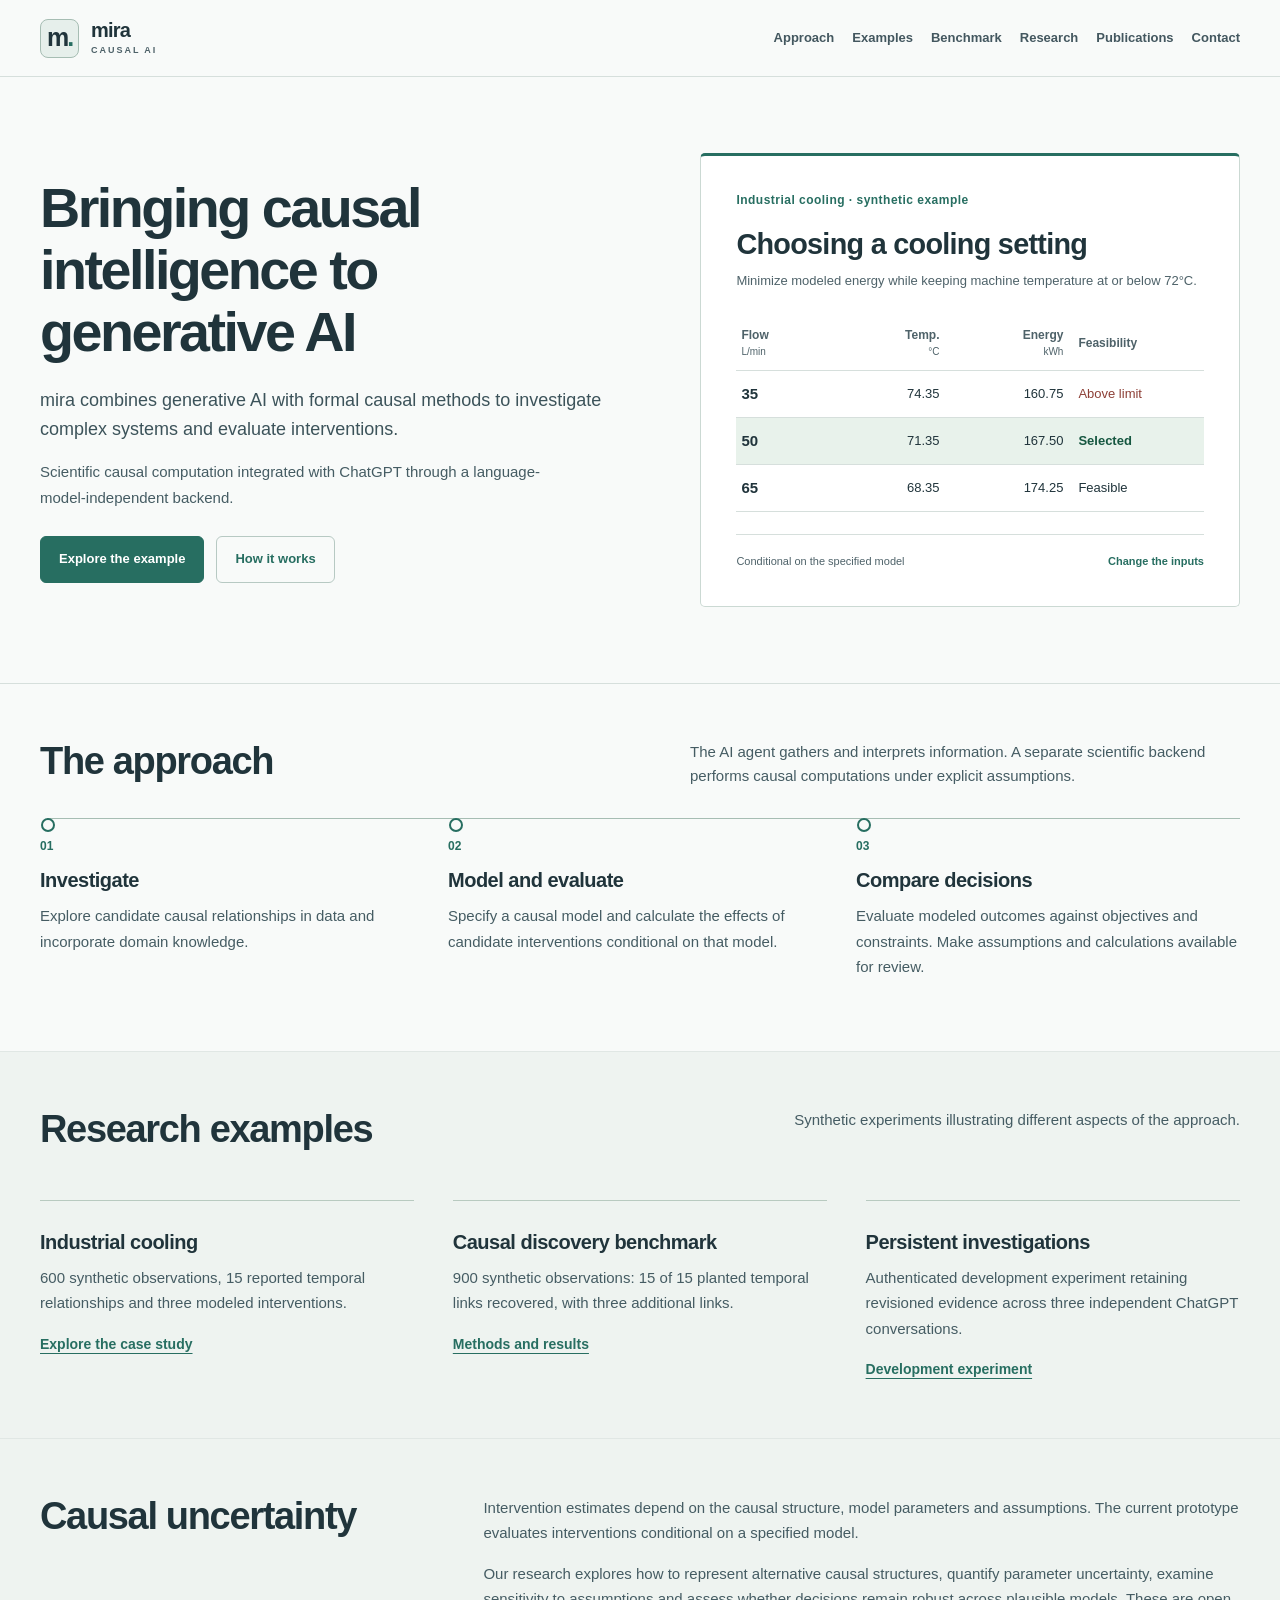
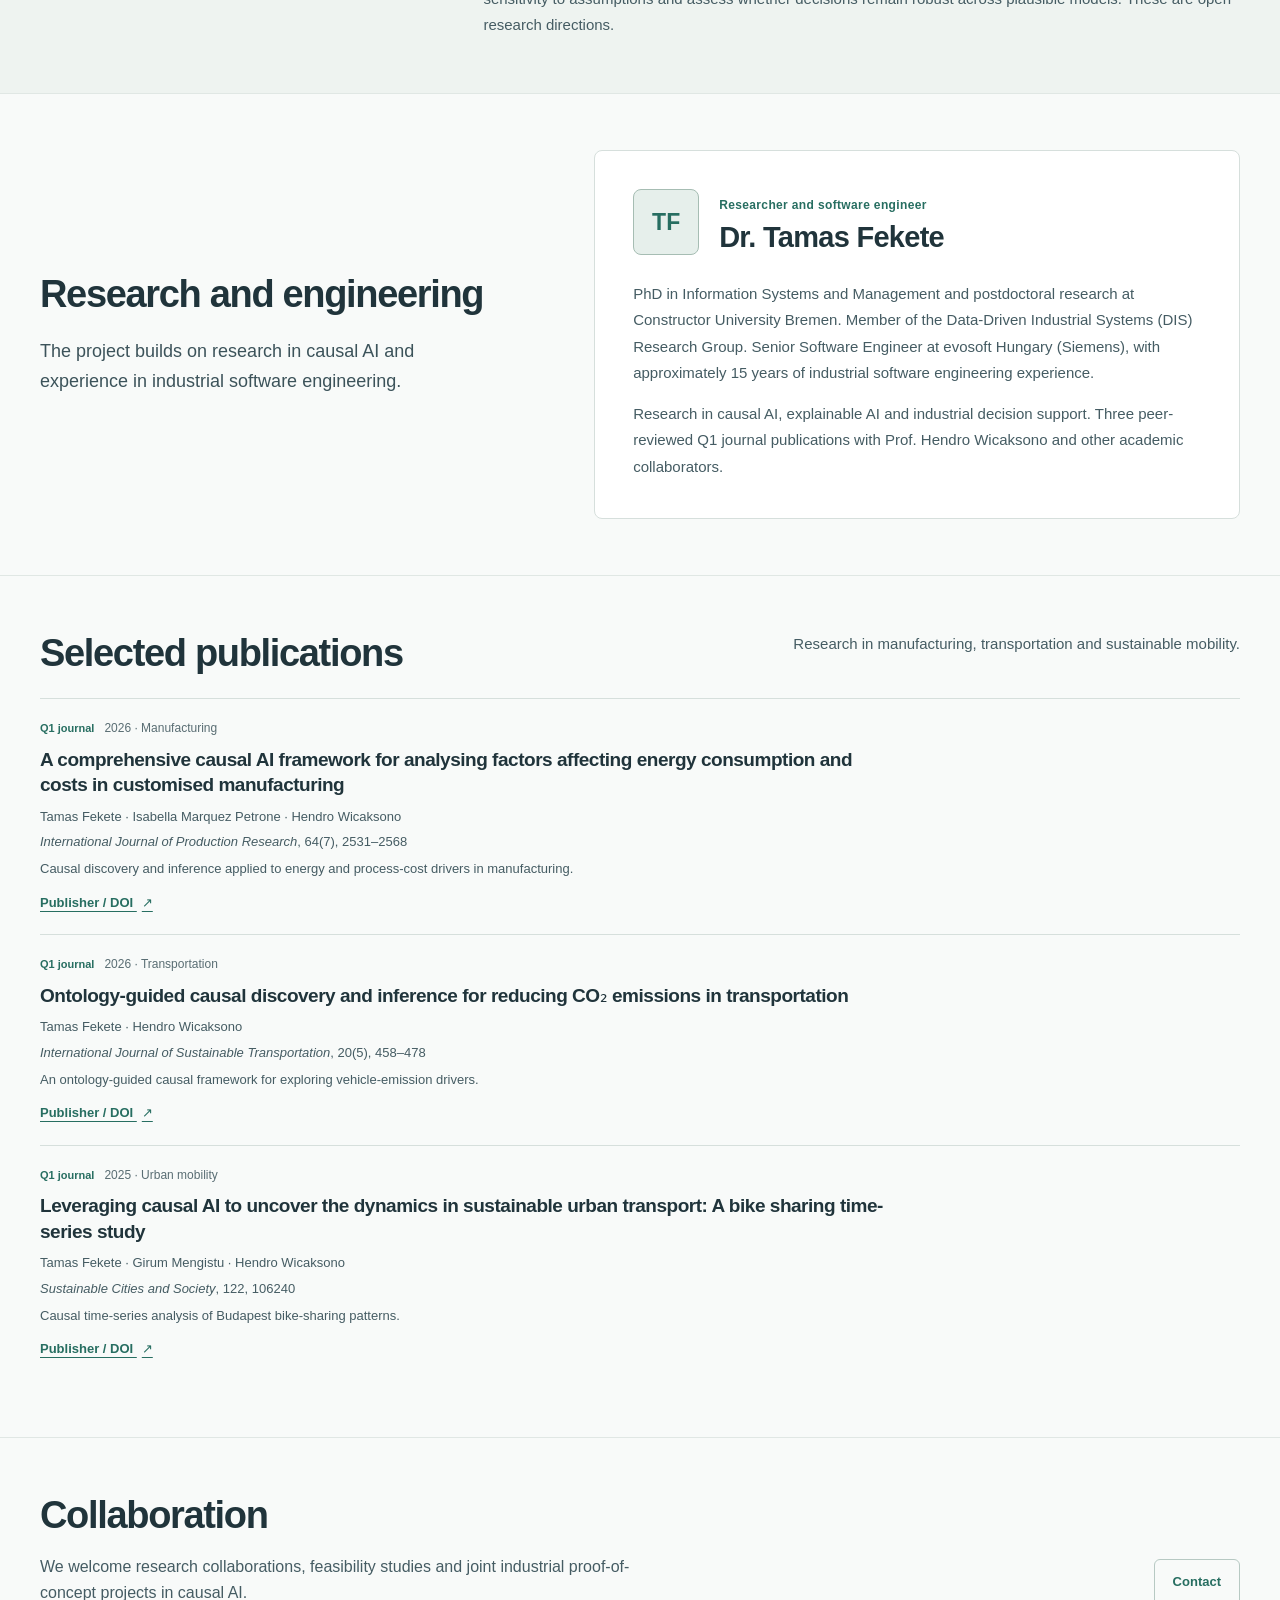
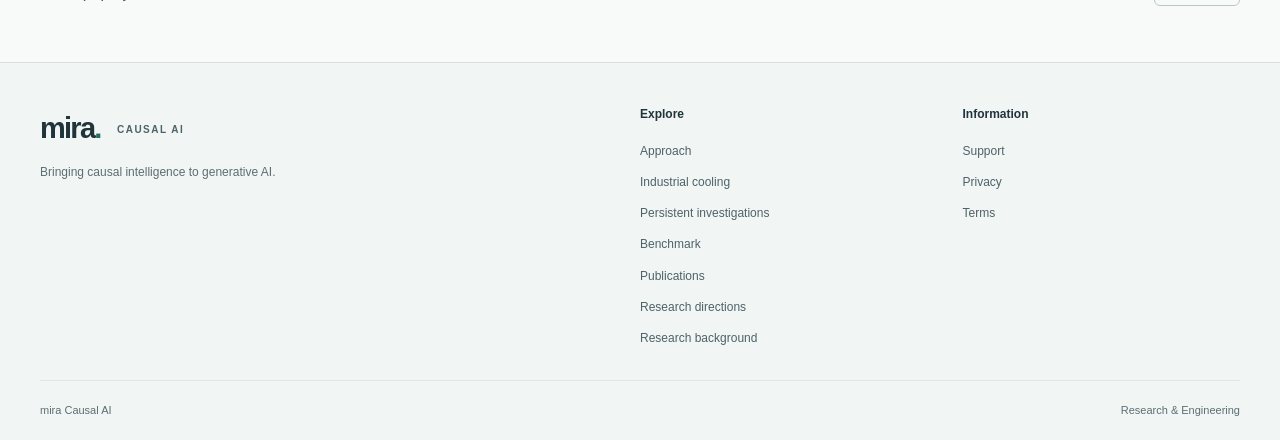
==== commit d638b539: "Simplify navigation, preserve research links and refresh stylesheet reference" ====
--- a/index.html
+++ b/index.html
@@ -13,7 +13,7 @@
   <meta property="og:description" content="Bringing causal intelligence to generative AI through scientific causal discovery, formal causal computation and transparent decision support.">
   <meta property="og:url" content="https://ftamas77.github.io/mira-causal-ai-site/">
   <meta name="twitter:card" content="summary">
-  <link rel="stylesheet" href="style.css">
+  <link rel="stylesheet" href="style.css?v=20261126">
   <link rel="icon" type="image/svg+xml" href="favicon.svg">
 </head>
 <body class="homepage">
@@ -23,11 +23,10 @@
       <a class="brand" href="./" aria-label="mira Causal AI homepage"><span class="brand-symbol" aria-hidden="true">m<span>.</span></span><span class="brand-name">mira <small>CAUSAL AI</small></span></a>
       <nav class="primary-nav" aria-label="Main navigation">
   <a href="./#research">Approach</a>
-  <a href="demo.html#what-if">Example</a>
+  <a href="./#example">Examples</a>
   <a href="benchmark.html">Benchmark</a>
+  <a href="./#research-directions">Research</a>
   <a href="./#publications">Publications</a>
-  <a href="./#research-directions">Research directions</a>
-  <a href="./#expertise">Research background</a>
   <a href="https://github.com/FTamas77/mira-causal-ai-site/issues/new">Contact</a>
 </nav>
     </div>
@@ -38,7 +37,7 @@
     <div class="hero-copy">
       <h1>Bringing causal intelligence to generative AI</h1>
       <p class="hero-lead">mira combines generative AI with formal causal methods to investigate complex systems and evaluate interventions.</p>
-      <p class="hero-context">A research prototype integrating scientific causal computation with ChatGPT. The scientific backend is independent of the language model.</p>
+      <p class="hero-context">Scientific causal computation integrated with ChatGPT through a language-model-independent backend.</p>
       <div class="button-row"><a class="btn btn-primary" href="demo.html#what-if">Explore the example</a><a class="btn btn-ghost" href="#research">How it works</a></div>
     </div>
     <div class="hero-simulation" aria-label="Illustrative industrial cooling what-if comparison">
@@ -141,7 +140,7 @@
   <footer class="site-footer">
   <div class="container footer-main">
     <div><a class="footer-brand" href="./">mira<span>.</span> <small>CAUSAL AI</small></a><p>Bringing causal intelligence to generative AI.</p></div>
-    <div class="footer-links"><span class="footer-label">Explore</span><a href="./#research">Approach</a><a href="demo.html#what-if">Example</a><a href="benchmark.html">Benchmark</a><a href="./#publications">Publications</a><a href="./#research-directions">Research directions</a><a href="./#expertise">Research background</a></div>
+    <div class="footer-links"><span class="footer-label">Explore</span><a href="./#research">Approach</a><a href="demo.html#what-if">Industrial cooling</a><a href="investigations.html">Persistent investigations</a><a href="benchmark.html">Benchmark</a><a href="./#publications">Publications</a><a href="./#research-directions">Research directions</a><a href="./#expertise">Research background</a></div>
     <div class="footer-links"><span class="footer-label">Information</span><a href="support.html">Support</a><a href="privacy.html">Privacy</a><a href="terms.html">Terms</a></div>
   </div>
   <div class="container footer-bottom"><span>mira Causal AI</span><span>Research &amp; Engineering</span></div>
--- a/style.css
+++ b/style.css
@@ -560,3 +560,66 @@
   .homepage .sim-preview-row,.homepage .sim-preview-labels { padding-left:5px; padding-right:5px; gap:4px; }
   .homepage .sim-status { padding:3px 4px; white-space:normal; }
 }
+
+
+/* Shared navigation, evidence table and original causal-path motif. */
+.header-inner { gap:20px; }
+.primary-nav { min-width:0; justify-content:flex-end; gap:10px 18px; }
+.primary-nav a { line-height:1.35; padding:7px 0; }
+.site-header a:focus-visible,.site-footer a:focus-visible { outline-color:#276e61; }
+.site-footer a:hover { color:#184e45; }
+.homepage .hero-copy,.homepage .hero-simulation { min-width:0; }
+.homepage .hero-simulation { border-top:3px solid #276e61; border-radius:5px; }
+.homepage .sim-preview-bottom { flex-wrap:wrap; gap:8px 14px; }
+.homepage .sim-preview-bottom a { white-space:normal; }
+.cooling-comparison { width:100%; border-collapse:collapse; table-layout:fixed; font-size:13px; font-variant-numeric:tabular-nums; }
+.cooling-comparison th,.cooling-comparison td { padding:11px 5px; border-bottom:1px solid #d6dfdc; vertical-align:middle; text-align:right; overflow-wrap:anywhere; }
+.cooling-comparison thead th { color:#4e6269; font-weight:600; font-size:12px; text-align:right; line-height:1.3; }
+.cooling-comparison thead small { font-weight:400; }
+.cooling-comparison tr>*:first-child { text-align:left; width:18%; }
+.cooling-comparison tr>*:last-child { text-align:left; padding-left:10px; width:29%; }
+.cooling-comparison tbody th { font-size:15px; font-weight:650; }
+.cooling-comparison tbody tr.chosen { background:#e8f2eb; }
+.cooling-comparison .outcome-infeasible { color:#8d3f36; }
+.cooling-comparison .outcome-selected { color:#165740; font-weight:700; }
+.homepage .method-grid { gap:24px; }
+.method-grid article { position:relative; border-top:0; padding-top:20px; }
+.method-grid article::before { content:""; position:absolute; top:6px; left:7px; right:-31px; height:1px; background:#a6bdb3; }
+.method-grid article:last-child::before { right:0; }
+.method-number { position:relative; display:inline-flex; align-items:center; gap:7px; }
+.method-number::before { content:""; position:absolute; width:10px; height:10px; top:-19px; left:1px; background:#f8faf9; border:2px solid #276e61; border-radius:50%; }
+.homepage .publication-link { display:inline-block; }
+.subpage .bench-hero { background:#10232c; padding:64px 0; }
+.subpage .bench-hero h1 { font-size:clamp(36px,4.4vw,58px); font-weight:650; }
+.subpage .bench-block { padding:64px 0; }
+.subpage .bench-heading h2 { font-size:clamp(27px,3.2vw,40px); font-weight:650; }
+.subpage .hero-proof,.subpage .case-result,.subpage .case-visual img,.subpage .case-lead-art img,.subpage .case-trace img { box-shadow:none; }
+.subpage .simulator-section { background:#0d202a; }
+.subpage .bench-hero .hero-proof { min-width:0; }
+.subpage .bench-hero-inner>* { min-width:0; }
+.subpage .case-result-line { flex-wrap:wrap; }
+.subpage .simulator-readout-grid strong { white-space:normal; overflow-wrap:anywhere; }
+.subpage .proof-mini>div { min-width:0; overflow-wrap:anywhere; }
+@media(max-width:980px) {
+  html { scroll-padding-top:18px; }
+  .site-header { position:relative; top:auto; }
+  .header-inner { align-items:flex-start; flex-direction:column; min-height:0; padding:14px 0; gap:9px; }
+  .primary-nav { width:100%; justify-content:flex-start; gap:4px 16px; }
+  .legal-aside { position:static; }
+}
+@media(max-width:760px) {
+  .method-grid article::before { right:0; }
+  .homepage .method-grid { gap:10px; }
+  .homepage .method-grid article { padding-top:18px; }
+  .subpage .bench-hero,.subpage .bench-block { padding:42px 0; }
+  .subpage .bench-heading { margin-bottom:24px; }
+}
+@media(max-width:400px) {
+  .homepage .hero-simulation { padding:13px; }
+  .cooling-comparison { font-size:12px; }
+  .cooling-comparison th,.cooling-comparison td { padding:9px 3px; }
+  .cooling-comparison tr>*:last-child { padding-left:5px; }
+  .subpage .proof-mini { grid-template-columns:repeat(3,minmax(0,1fr)); }
+  .subpage .proof-mini b { font-size:17px; }
+  .subpage .proof-mini span { font-size:10px; }
+}
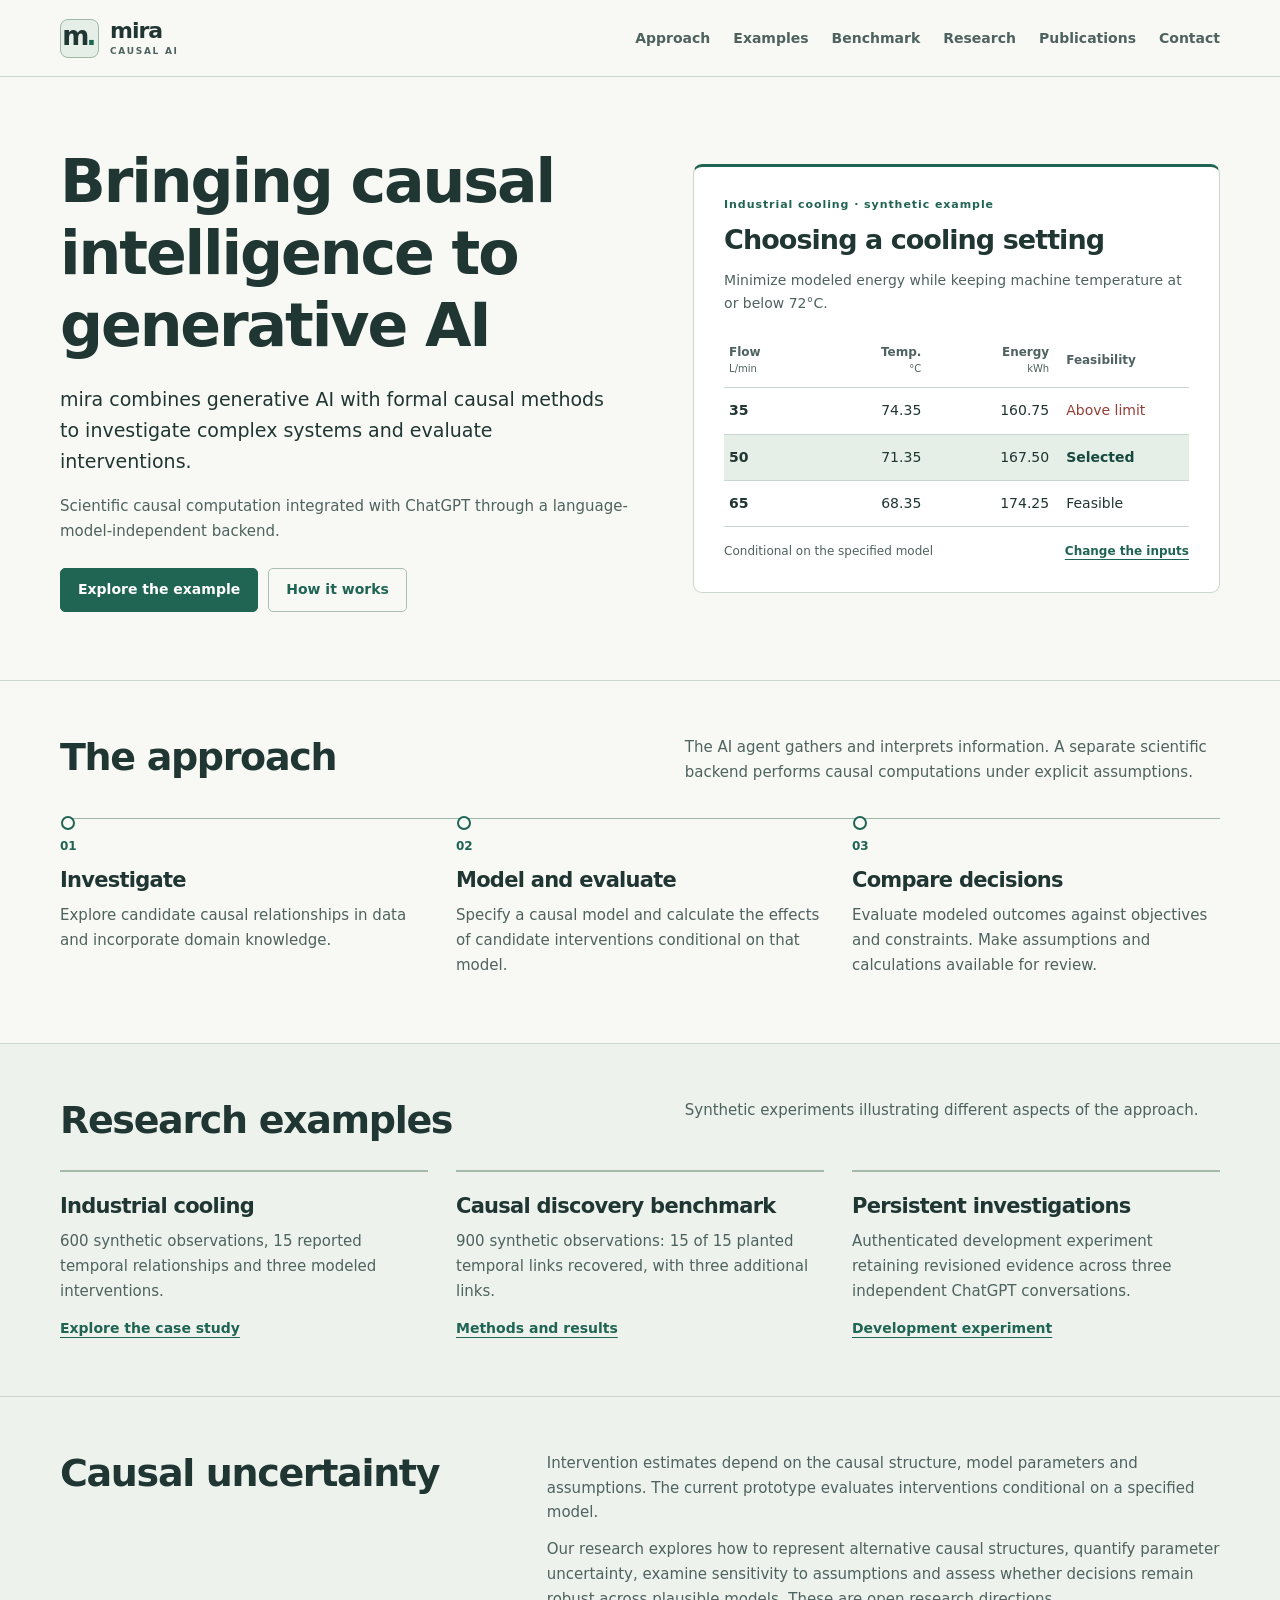
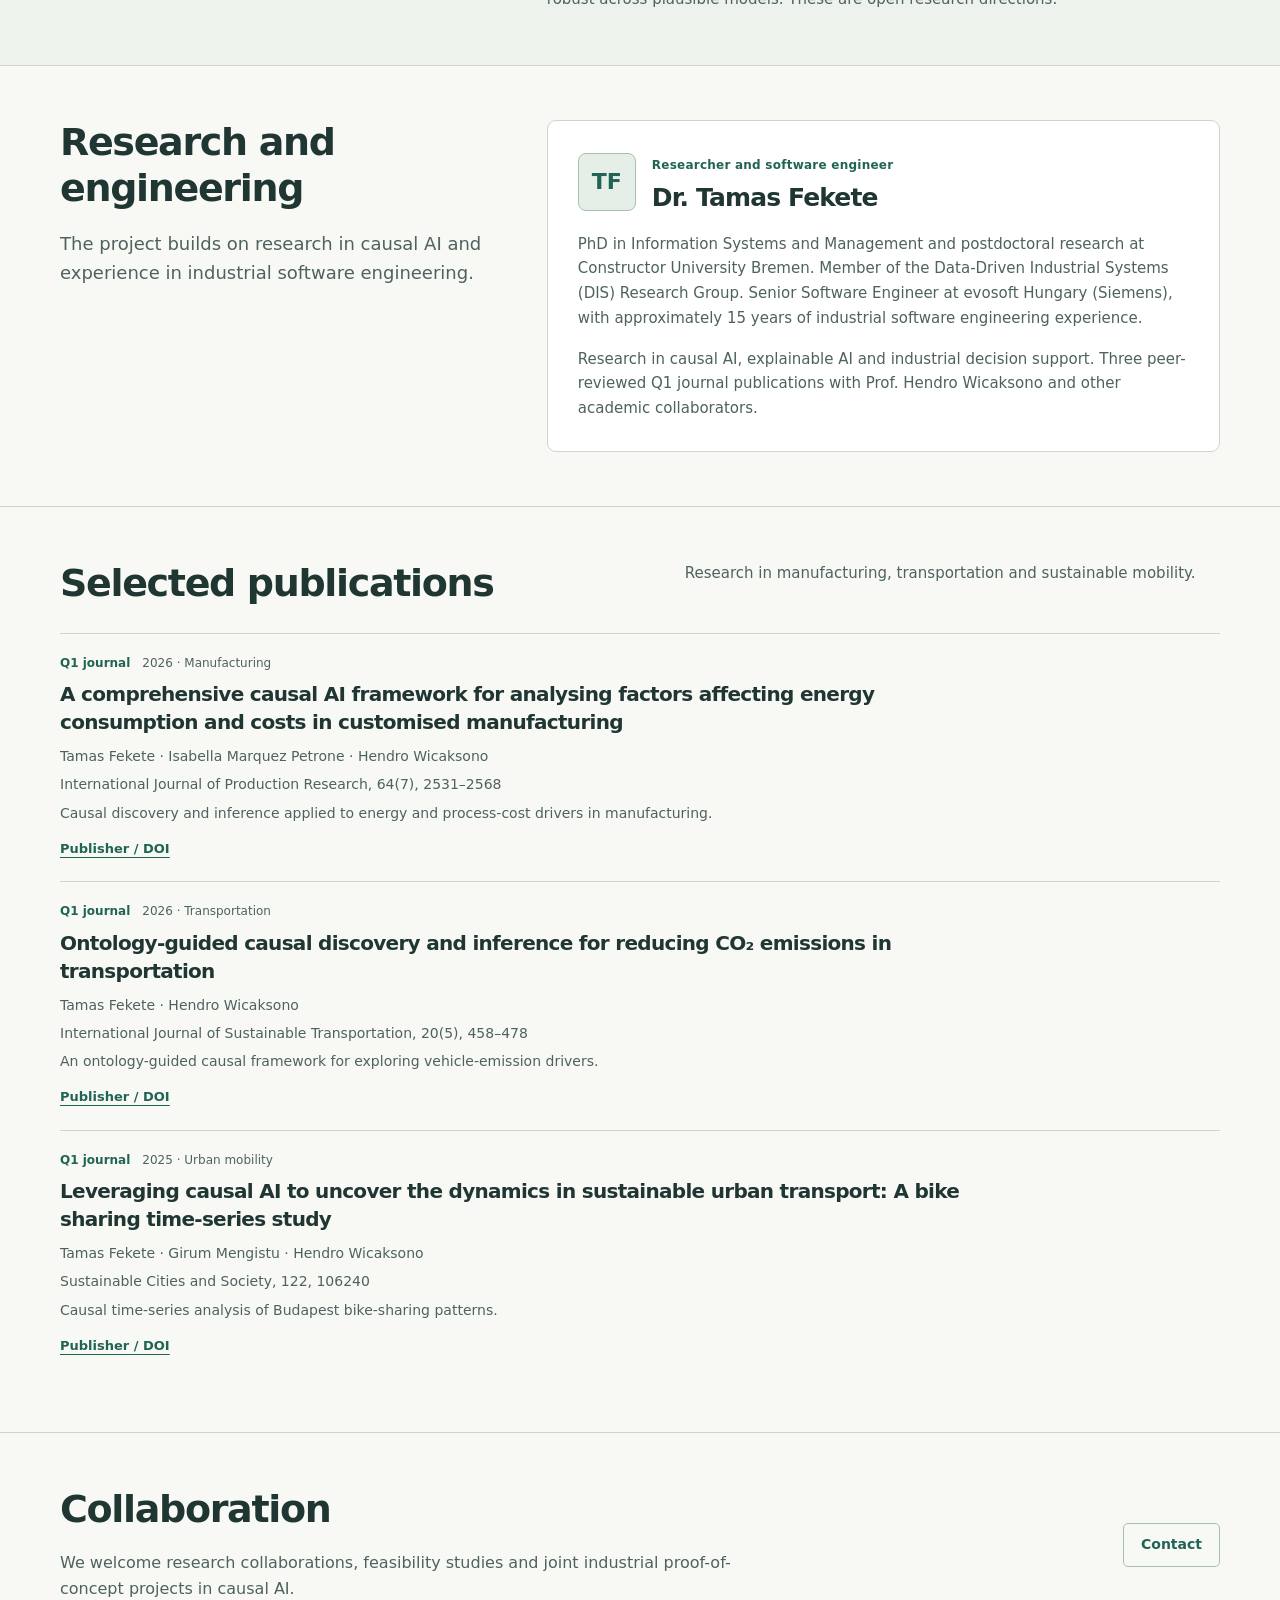
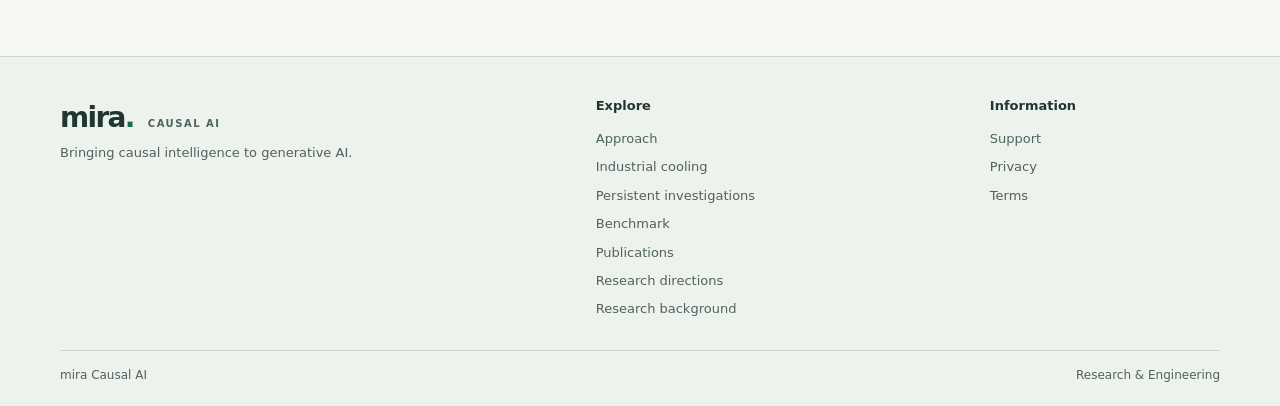
==== commit 4faa9e1c: "Unify all public pages with a single light research visual system" ====
--- a/index.html
+++ b/index.html
@@ -4,7 +4,7 @@
   <meta charset="utf-8">
   <meta name="viewport" content="width=device-width, initial-scale=1">
   <meta name="description" content="Bringing causal intelligence to generative AI through scientific causal discovery, formal causal computation and transparent decision support.">
-  <meta name="theme-color" content="#f8faf9">
+  <meta name="theme-color" content="#f8f9f5">
   <title>mira Causal AI | Bringing causal intelligence to generative AI</title>
   <link rel="canonical" href="https://ftamas77.github.io/mira-causal-ai-site/">
   <meta property="og:type" content="website">
@@ -13,7 +13,7 @@
   <meta property="og:description" content="Bringing causal intelligence to generative AI through scientific causal discovery, formal causal computation and transparent decision support.">
   <meta property="og:url" content="https://ftamas77.github.io/mira-causal-ai-site/">
   <meta name="twitter:card" content="summary">
-  <link rel="stylesheet" href="style.css?v=20261126">
+  <link rel="stylesheet" href="style.css?v=20261126b">
   <link rel="icon" type="image/svg+xml" href="favicon.svg">
 </head>
 <body class="homepage">
@@ -112,7 +112,7 @@
         <p class="publication-authors">Tamas Fekete · Isabella Marquez Petrone · Hendro Wicaksono</p>
         <p class="publication-journal"><cite>International Journal of Production Research</cite>, 64(7), 2531–2568</p>
         <p class="publication-summary">Causal discovery and inference applied to energy and process-cost drivers in manufacturing.</p>
-        <a class="publication-link" href="https://doi.org/10.1080/00207543.2025.2580541" target="_blank" rel="noopener noreferrer">Publisher / DOI <span aria-hidden="true">↗</span></a>
+        <a class="publication-link" href="https://doi.org/10.1080/00207543.2025.2580541" target="_blank" rel="noopener noreferrer">Publisher / DOI</a>
       </article>
       <article class="publication-card">
         <div class="publication-meta"><span class="publication-tier">Q1 journal</span><span>2026 · Transportation</span></div>
@@ -120,7 +120,7 @@
         <p class="publication-authors">Tamas Fekete · Hendro Wicaksono</p>
         <p class="publication-journal"><cite>International Journal of Sustainable Transportation</cite>, 20(5), 458–478</p>
         <p class="publication-summary">An ontology-guided causal framework for exploring vehicle-emission drivers.</p>
-        <a class="publication-link" href="https://doi.org/10.1080/15568318.2025.2588608" target="_blank" rel="noopener noreferrer">Publisher / DOI <span aria-hidden="true">↗</span></a>
+        <a class="publication-link" href="https://doi.org/10.1080/15568318.2025.2588608" target="_blank" rel="noopener noreferrer">Publisher / DOI</a>
       </article>
       <article class="publication-card">
         <div class="publication-meta"><span class="publication-tier">Q1 journal</span><span>2025 · Urban mobility</span></div>
@@ -128,7 +128,7 @@
         <p class="publication-authors">Tamas Fekete · Girum Mengistu · Hendro Wicaksono</p>
         <p class="publication-journal"><cite>Sustainable Cities and Society</cite>, 122, 106240</p>
         <p class="publication-summary">Causal time-series analysis of Budapest bike-sharing patterns.</p>
-        <a class="publication-link" href="https://doi.org/10.1016/j.scs.2025.106240" target="_blank" rel="noopener noreferrer">Publisher / DOI <span aria-hidden="true">↗</span></a>
+        <a class="publication-link" href="https://doi.org/10.1016/j.scs.2025.106240" target="_blank" rel="noopener noreferrer">Publisher / DOI</a>
       </article>
     </div>
 </div>
--- a/style.css
+++ b/style.css
@@ -1,625 +1,301 @@
+/* mira — shared visual system for all public pages.
+   Paper, graphite, deep teal; warm accents indicate uncertainty or extra links. */
 :root {
-  color-scheme: dark;
-  --bg: #08131c;
-  --bg-soft: #0d202a;
-  --bg-deep: #061019;
-  --surface: #102632;
-  --surface-light: #16333e;
-  --line: #284552;
-  --line-soft: rgba(150,195,204,.15);
-  --text: #edf7fa;
-  --muted: #a5bac3;
-  --muted-2: #839eaa;
-  --teal: #88e6cb;
-  --teal-dark: #0a3931;
-  --warm: #f1d5a4;
-  --radius: 18px;
-  font-family: Inter, ui-sans-serif, -apple-system, BlinkMacSystemFont, "Segoe UI", Arial, sans-serif;
-  font-synthesis: none;
-  -webkit-font-smoothing: antialiased;
+  color-scheme:light;
+  --paper:#f8f9f5; --white:#fff; --ink:#203633; --muted:#4e625f;
+  --teal:#206454; --teal-dark:#16483e; --mint:#e5efe7;
+  --line:#cbd7ce; --soft:#edf2ed; --warm:#8b4e24; --warm-bg:#f8ede0;
+  --blue:#405c87; --blue-bg:#e8eef8; --danger:#943e35; --danger-bg:#f9e8e3;
+  --radius:9px;
+  font-family: "Inter", "Segoe UI", system-ui, -apple-system, sans-serif;
+  font-synthesis:none; -webkit-font-smoothing:antialiased;
 }
-* { box-sizing: border-box; }
-html { scroll-behavior: smooth; scroll-padding-top: 85px; }
-body { margin: 0; background: var(--bg); color: var(--text); line-height: 1.6; }
-::selection { background: #256b61; color: #fff; }
-a { color: var(--teal); text-decoration-thickness: 1px; text-underline-offset: 4px; }
-a:hover { color: #b7f7df; }
-a:focus-visible { outline: 3px solid var(--warm); outline-offset: 4px; border-radius: 3px; }
-.container { width: min(1200px, calc(100% - 64px)); margin-inline: auto; }
-.skip-link { position: absolute; left: 15px; top: -80px; background: var(--teal); color: #08251f; padding: 10px; z-index: 200; }
-.skip-link:focus { top: 10px; }
-.site-header { position: sticky; top: 0; z-index: 100; border-bottom: 1px solid rgba(159,197,208,.12); background: rgba(8,19,28,.95); }
-@supports (backdrop-filter: blur(10px)) { .site-header { background: rgba(8,19,28,.79); backdrop-filter: blur(14px); } }
-.header-inner { display: flex; align-items: center; justify-content: space-between; gap: 24px; min-height: 88px; }
-.brand { display: inline-flex; align-items: center; gap: 12px; text-decoration: none; color: var(--text); flex-shrink: 0; }
-.brand:hover { color: var(--text); }
-.brand-symbol { width: 39px; height: 39px; border: 1px solid #508a82; background: linear-gradient(140deg,#21473e,#0c252f); border-radius: 11px; display: flex; justify-content: center; align-items: center; font-size: 25px; letter-spacing: -.08em; font-weight: 800; padding-bottom: 3px; }
-.brand-symbol span, .footer-brand span { color: var(--teal); }
-.brand-name { font-weight: 750; font-size: 20px; letter-spacing: -.04em; white-space: nowrap; line-height: 1.05; }
-.brand-name small { display: block; font-size: 9px; font-weight: 700; letter-spacing: .22em; color: var(--muted); padding-top: 5px; }
-.primary-nav { display: flex; flex-wrap: wrap; gap: clamp(12px,2.5vw,32px); align-items: center; }
-.primary-nav a { color: #afc3ca; text-decoration: none; font-size: 14px; font-weight: 600; transition: color .18s; }
-.primary-nav a:hover, .primary-nav a[aria-current="page"] { color: var(--teal); }
-.hero-section { position: relative; overflow: hidden; isolation: isolate; }
-.hero-glow { position: absolute; inset: -220px -10% 0 20%; background: radial-gradient(ellipse at 62% 35%,rgba(34,109,99,.24), transparent 53%), radial-gradient(ellipse at 60% 100%,rgba(37,73,101,.18),transparent 52%); pointer-events: none; z-index: -1; }
-.hero-grid { min-height: 675px; padding-top: 93px; padding-bottom: 90px; display: grid; grid-template-columns: 1.05fr .95fr; gap: clamp(36px,6vw,84px); align-items: center; }
-.eyebrow { margin: 0 0 22px; color: var(--teal); text-transform: uppercase; letter-spacing: .17em; font-size: 11px; line-height: 1.5; font-weight: 760; }
-.eyebrow-line { display: inline-block; width: 23px; height: 1px; background: var(--teal); vertical-align: middle; margin-right: 9px; }
-.eyebrow-separator { color: #5f838b; padding-inline: 6px; }
-h1,h2,h3,p,figure { margin-top: 0; }
-h1,h2,h3 { line-height: 1.12; letter-spacing: -.043em; }
-.hero-copy h1 { font-size: clamp(46px,5.15vw,75px); font-weight: 760; margin: 0 0 27px; max-width: 730px; }
-h1 em,.accent { color: var(--teal); font-style: normal; }
-.hero-lead,.section-lead,.page-lead { font-size: clamp(16px,1.53vw,19px); color: #b8cbd3; line-height: 1.7; }
-.hero-lead { max-width: 590px; margin-bottom: 32px; }
-.button-row { display: flex; flex-wrap: wrap; gap: 12px; align-items: center; }
-.btn { min-height: 47px; display: inline-flex; align-items: center; justify-content: center; padding: 11px 18px; border: 1px solid #46636d; border-radius: 9px; text-decoration: none; font-size: 13px; font-weight: 750; gap: 18px; transition: background .18s,border-color .18s,transform .18s; }
-.btn:hover { transform: translateY(-1px); }
-.btn-primary { background: var(--teal); border-color: var(--teal); color: #0b2c29; }
-.btn-primary:hover { color: #092924; background: #abf2dc; }
-.btn-ghost { color: #e2f3f1; background: rgba(31,62,73,.38); }
-.btn-ghost:hover { color: #fff; border-color: var(--teal); background: rgba(36,81,82,.43); }
-.hero-meta,.page-meta { font-size: 12px; color: var(--muted-2); margin-top: 25px; display: flex; align-items: center; gap: 11px; flex-wrap: wrap; }
-.status-dot { display: inline-block; width: 7px; height: 7px; background: var(--teal); border-radius: 50%; box-shadow: 0 0 0 3px rgba(136,230,203,.1); flex-shrink: 0; }
-.meta-separator { color: #476571; }
-.system-card { border: 1px solid #365562; border-radius: 19px; background: linear-gradient(155deg,#193743 0%,#102630 51%,#0e202b 100%); padding: 23px; box-shadow: 0 26px 95px rgba(0,0,0,.27); min-width: 0; }
-.system-card-heading,.panel-header { display: flex; justify-content: space-between; align-items: center; flex-wrap: wrap; gap: 9px; color: #a5bec8; font-size: 10px; letter-spacing: .13em; font-weight: 750; }
-.system-online { color: var(--teal); display: inline-flex; align-items: center; gap: 8px; font-size: 10px; }
-.system-diagram { max-width: 460px; margin: 24px auto 16px; text-align: center; }
-.system-top { display: grid; grid-template-columns: 1fr 1fr; gap: 12px; }
-.mini-node,.agent-node,.engine-node { border-radius: 10px; border: 1px solid #456474; padding: 16px 12px; display: flex; flex-direction: column; gap: 3px; }
-.mini-node { background: #1b3744; }
-.mini-number { font-size: 10px; letter-spacing: .12em; font-weight: 700; color: #83bdc4; }
-.mini-node strong { font-size: 15px; font-weight: 650; }
-.mini-node small,.agent-node small,.engine-node small { font-size: 11px; color: #a8bec7; }
-.connector-lines { height: 30px; position: relative; display: flex; justify-content: space-around; }
-.connector-lines span { width: 1px; height: 30px; background: #52877f; }
-.agent-node { background: #1a3b48; border-color: #638e93; padding: 17px; }
-.agent-node strong { font-size: 22px; }
-.flow-arrows { display: flex; justify-content: space-around; align-items: center; gap: 5px; height: 63px; color: #8ab8b8; font-size: 9px; letter-spacing: .08em; font-weight: 730; }
-.engine-node { background: linear-gradient(155deg,#153c39,#0e302e); border-color: #69c1a9; padding: 21px 8px; }
-.engine-node .mini-number { color: #a0e0cf; }
-.engine-node strong { font-size: 25px; letter-spacing: -.06em; }
-.engine-node strong span { color: var(--teal); }
-.system-card figcaption { border-top: 1px solid rgba(162,199,204,.17); padding: 15px 8px 0; color: var(--muted); font-size: 11px; text-align: center; line-height: 1.5; }
-.proof-strip { border-top: 1px solid var(--line-soft); border-bottom: 1px solid var(--line-soft); display: grid; grid-template-columns: repeat(4,1fr); padding: 25px 0; gap: 20px; }
-.proof-strip div { display: flex; flex-direction: column; gap: 2px; padding-left: 23px; border-left: 1px solid var(--line); }
-.proof-strip div:first-child { border-left: 0; padding-left: 0; }
-.proof-strip strong { color: #eaf7f8; font-weight: 720; font-size: 16px; }
-.proof-strip span { color: var(--muted-2); font-size: 12px; }
-.section-block { padding: 108px 0; border-bottom: 1px solid var(--line-soft); }
-.section-heading { display: flex; justify-content: space-between; align-items: end; gap: 55px; margin-bottom: 35px; }
-.section-heading h2,.split-layout h2,.about-layout h2,.closing-grid h2 { font-size: clamp(32px,3.7vw,49px); margin-bottom: 0; }
-.section-aside { color: var(--muted); max-width: 370px; font-size: 15px; margin: 0; }
-.feature-grid { display: grid; grid-template-columns: repeat(3,1fr); gap: 17px; }
-.feature-card { position: relative; border: 1px solid var(--line); background: linear-gradient(150deg,#102632,#0b1e29); border-radius: var(--radius); padding: 29px; }
-.feature-index,.detail-kicker { color: var(--teal); font-size: 11px; font-weight: 750; letter-spacing: .16em; }
-.feature-card h3 { font-size: 23px; margin: 30px 0 13px; }
-.feature-card p { color: var(--muted); font-size: 14px; line-height: 1.75; margin-bottom: 24px; }
-.feature-tag { display: inline-flex; font-size: 10px; color: #a3d7ce; border: 1px solid #38655d; border-radius: 20px; padding: 6px 10px; background: #13352f; }
-.feature-glyph { display: flex; gap: 9px; height: 47px; align-items: center; margin-top: 24px; }
-.feature-glyph span { display: inline-block; width: 13px; height: 13px; border: 2px solid #95ded1; background: #215548; border-radius: 50%; position: relative; }
-.feature-glyph span:not(:last-child)::after { content: ''; position: absolute; left: 11px; top: 4px; width: 18px; border-top: 1px solid #74b5b2; }
-.glyph-guide span:nth-child(2) { background: #86dfc5; box-shadow: 0 0 0 4px rgba(134,223,197,.11); }
-.glyph-evaluate span:nth-child(3) { width: 19px; height: 19px; background: #86dfc5; }
-.demo-band { background: radial-gradient(ellipse at 75% 30%,rgba(27,83,79,.18),transparent 62%),#0b1c25; }
-.split-layout { display: grid; grid-template-columns: .93fr 1.07fr; gap: clamp(40px,8vw,105px); align-items: center; }
-.split-layout .section-lead { max-width: 520px; margin: 24px 0 28px; }
-.small-note,.muted-small { font-size: 12px; color: var(--muted-2); line-height: 1.65; }
-.small-note { margin-top: 20px; max-width: 460px; }
-.result-panel { background: #0e2632; border: 1px solid #355565; border-radius: 16px; padding: 26px; box-shadow: 0 18px 58px rgba(0,0,0,.1); }
-.panel-header { margin-bottom: 31px; }
-.panel-chip { border: 1px solid #41766e; background: #153b37; color: #9ae3d0; letter-spacing: .08em; border-radius: 30px; padding: 5px 9px; font-size: 10px; }
-.result-label { font-size: 13px; color: #d5e4e8; margin-bottom: 21px; }
-.route-row { display: grid; grid-template-columns: minmax(105px,1fr) 1fr 65px; align-items: center; gap: 15px; padding: 18px 0; border-bottom: 1px solid #2d4955; }
-.route-row strong { display: block; font-size: 14px; font-weight: 700; }
-.route-row span { display: block; color: #93adb8; font-size: 10px; line-height: 1.5; }
-.bar-track { height: 6px; background: #2b4855; border-radius: 8px; overflow: hidden; }
-.bar-fill { display: block; height: 100%; border-radius: 8px; }
-.bar-a { width: 92%; background: #6b8791; }
-.bar-b { width: 84%; background: var(--teal); }
-.route-row b { text-align: right; font-size: 23px; color: #d3e2e8; }
-.route-row.selected b { color: var(--teal); }
-.route-row b small { font-size: 11px; color: var(--muted); font-weight: 550; }
-.result-summary { display: flex; justify-content: space-between; align-items: center; gap: 15px; margin: 21px 0; color: #b1c8d1; font-size: 13px; }
-.result-summary strong { font-size: 21px; color: var(--teal); }
-.panel-footnote { color: var(--muted-2); font-size: 12px; line-height: 1.6; margin: 0; }
-.about-layout { display: grid; grid-template-columns: .95fr 1.05fr; gap: clamp(40px,7vw,110px); align-items: start; }
-.about-layout .section-lead { margin-top: 24px; max-width: 510px; }
-.researcher-card { background: linear-gradient(145deg,#162f3a,#0e222d); border: 1px solid var(--line); border-radius: var(--radius); padding: 32px; }
-.researcher-top { display: flex; align-items: center; gap: 19px; }
-.monogram { width: 73px; height: 73px; border: 1px solid #4e877c; background: linear-gradient(145deg,#254f4a,#102c35); display: grid; place-items: center; color: var(--teal); font-size: 25px; font-weight: 750; border-radius: 14px; flex-shrink: 0; }
-.small-caps { color: #8de3c8; letter-spacing: .15em; font-size: 10px; font-weight: 750; }
-.researcher-top h3 { font-size: 23px; margin: 4px 0; }
-.researcher-top p { font-size: 13px; margin: 0; color: var(--muted); }
-.researcher-divider { border-top: 1px solid var(--line); margin: 26px 0; }
-.researcher-card>p { font-size: 14px; line-height: 1.8; color: #bdcfd6; }
-.researcher-tags { display: flex; flex-wrap: wrap; gap: 9px; margin-bottom: 21px; }
-.researcher-tags span { background: #1a3c43; border: 1px solid #35595c; border-radius: 7px; padding: 7px 10px; font-size: 11px; color: #c7e1e3; }
-.researcher-card>.muted-small { font-size: 11px; margin: 0; color: var(--muted-2); }
-.closing-grid { display: flex; align-items: end; justify-content: space-between; gap: 20px; }
-.closing-grid p:not(.eyebrow) { color: var(--muted); max-width: 590px; margin: 18px 0 0; }
-.disclaimer { padding-top: 54px; margin: 0; color: var(--muted-2); font-size: 12px; max-width: 850px; }
-.disclaimer strong { color: #b6cbd0; }
-.last-section { border-bottom: 0; }
-.site-footer { background: var(--bg-deep); border-top: 1px solid var(--line); padding: 61px 0 25px; }
-.footer-main { display: grid; grid-template-columns: minmax(220px,2fr) 1fr 1fr; gap: 45px; padding-bottom: 60px; }
-.footer-brand { color: var(--text); font-weight: 750; font-size: 29px; letter-spacing: -.06em; text-decoration: none; }
-.footer-brand small { font-size: 10px; font-weight: 750; letter-spacing: .15em; color: var(--muted); vertical-align: middle; margin-left: 10px; }
-.footer-main p { margin-top: 12px; color: var(--muted-2); font-size: 12px; }
-.footer-links { display: flex; flex-direction: column; gap: 12px; }
-.footer-label { color: #dcebea; font-size: 12px; font-weight: 760; margin-bottom: 6px; }
-.footer-links a { color: var(--muted); font-size: 12px; text-decoration: none; }
-.footer-links a:hover { color: var(--teal); }
-.footer-bottom { border-top: 1px solid var(--line-soft); padding-top: 21px; display: flex; justify-content: space-between; gap: 15px; flex-wrap: wrap; color: var(--muted-2); font-size: 11px; }
-.page-hero { padding: 86px 0 87px; position: relative; overflow: hidden; background: radial-gradient(ellipse at 85% 15%,rgba(39,100,94,.16),transparent 50%); border-bottom: 1px solid var(--line-soft); }
-.page-hero h1 { font-size: clamp(44px,5.3vw,72px); margin: 0 0 24px; }
-.page-lead { max-width: 780px; margin-bottom: 0; }
-.page-meta { margin-top: 27px; }
-.compact-hero { padding: 75px 0 73px; }
-.compact-hero h1 { font-size: clamp(43px,5vw,64px); }
-.stat-grid { display: grid; grid-template-columns: repeat(4,1fr); gap: 16px; margin-bottom: 37px; }
-.stat { border: 1px solid var(--line); border-radius: 13px; background: var(--surface); padding: 22px; }
-.stat strong { display: block; font-size: clamp(25px,3vw,39px); line-height: 1.1; font-weight: 730; letter-spacing: -.05em; }
-.stat span { display: block; color: var(--muted); font-size: 12px; margin-top: 12px; }
-.workflow { display: grid; grid-template-columns: repeat(4,1fr); gap: 14px; }
-.workflow-step { border-left: 2px solid #3d756e; padding: 7px 16px; }
-.workflow-step span { color: var(--teal); font-size: 11px; font-weight: 760; }
-.workflow-step strong { display: block; font-size: 16px; margin: 10px 0; }
-.workflow-step p { margin: 0; color: var(--muted); font-size: 12px; }
-.align-start { align-items: start; }
-.body-muted { color: var(--muted); font-size: 14px; line-height: 1.8; }
-.dual-stat { display: grid; grid-template-columns: 1fr 1fr; gap: 10px; margin-bottom: 28px; }
-.dual-stat>div { background: #153540; border: 1px solid #2d5561; border-radius: 11px; padding: 20px; }
-.dual-stat strong { display: block; font-size: 37px; letter-spacing: -.05em; }
-.dual-stat span { color: var(--muted); font-size: 12px; }
-.example-edge { margin-bottom: 25px; display: flex; flex-direction: column; gap: 13px; }
-.edge-label { color: var(--muted); font-size: 12px; }
-.example-edge>div { display: flex; flex-wrap: wrap; align-items: center; gap: 8px; }
-.example-edge code { font-family: ui-monospace, "SFMono-Regular", Consolas, monospace; background: #193d43; border: 1px solid #386364; color: #d5f4ed; font-size: 12px; padding: 7px 10px; border-radius: 6px; }
-.example-edge>div>span { color: var(--teal); }
-.compare-grid { display: grid; grid-template-columns: 1fr 1fr; gap: 16px; }
-.compare-grid .feature-card h3 { margin: 0 0 20px; }
-.plain-list { color: #b9cdd2; font-size: 14px; padding-left: 18px; margin: 0; }
-.plain-list li { margin-bottom: 13px; }
-.positive-list li::marker { color: var(--teal); }
-.page-cta { display: flex; justify-content: space-between; align-items: center; gap: 30px; margin-top: 38px; border: 1px solid #376b63; border-radius: 15px; padding: 30px; background: #13312f; }
-.page-cta h2 { font-size: 24px; margin: 0 0 9px; }
-.page-cta p { color: var(--muted); font-size: 13px; margin: 0; }
-.contact-grid { display: grid; grid-template-columns: 1fr 1fr; gap: 18px; margin-bottom: 23px; }
-.detail-card { background: var(--surface); border: 1px solid var(--line); border-radius: var(--radius); padding: 34px; }
-.detail-card h2 { font-size: 30px; margin: 25px 0 12px; }
-.detail-card p { color: var(--muted); font-size: 14px; line-height: 1.75; }
-.contact-link { display: inline-flex; gap: 10px; font-size: 18px; font-weight: 680; margin: 14px 0 18px; word-break: break-word; }
-.text-link { display: inline-flex; gap: 9px; font-weight: 650; font-size: 14px; }
-.notice-panel { background: #13302f; color: #c8dfdc; border: 1px solid #34605b; padding: 23px 26px; border-radius: 12px; font-size: 13px; line-height: 1.75; }
-.notice-panel strong { color: #b0f0d9; }
-.legal-layout { display: grid; grid-template-columns: 260px 1fr; gap: clamp(35px,6vw,96px); align-items: start; }
-.legal-aside { position: sticky; top: 122px; background: var(--surface); border: 1px solid var(--line); border-radius: 12px; padding: 24px; }
-.legal-aside strong { display: block; margin: 12px 0; font-size: 17px; }
-.legal-aside p { color: var(--muted); font-size: 12px; }
-.legal-body { max-width: 790px; }
-.legal-body .notice-panel { margin-bottom: 37px; }
-.legal-body section { padding: 27px 0; border-top: 1px solid var(--line-soft); }
-.legal-body h2 { font-size: 25px; margin: 0 0 17px; }
-.legal-body p { color: var(--muted); font-size: 15px; line-height: 1.9; margin: 0; }
-@media (max-width: 980px) {
-  .hero-grid { grid-template-columns: 1fr; min-height: 0; padding: 70px 0; }
-  .system-card { width: min(610px,100%); }
-  .section-heading { align-items: start; }
-  .section-block { padding: 80px 0; }
-  .split-layout,.about-layout { gap: 35px; }
-  .feature-card { padding: 23px; }
-  .footer-main { gap: 30px; }
+*{box-sizing:border-box}
+html{scroll-behavior:smooth;scroll-padding-top:100px}
+body{margin:0;background:var(--paper);color:var(--ink);font-size:16px;line-height:1.65;min-height:100vh;display:flex;flex-direction:column}
+main{flex:1;min-width:0}
+::selection{background:#cce3d3;color:var(--ink)}
+a{color:var(--teal);text-underline-offset:4px;text-decoration-thickness:1px;overflow-wrap:anywhere}
+a:hover{color:var(--teal-dark)}
+:focus-visible{outline:2px solid #246e5b;outline-offset:4px}
+button,input,summary{font:inherit}
+button{cursor:pointer}
+img{max-width:100%;height:auto}
+h1,h2,h3,p,figure{margin-top:0}
+h1,h2,h3{font-weight:650;line-height:1.2;letter-spacing:-.035em}
+h1{font-size:clamp(36px,4.35vw,59px);margin-bottom:22px;max-width:850px}
+h2{font-size:clamp(27px,3vw,38px);margin-bottom:17px}
+h3{font-size:21px;margin-bottom:12px}
+h1 em,h2 em,.accent{font-style:normal;color:inherit}
+p{margin-bottom:16px}
+code{font-family:ui-monospace,Consolas,monospace;font-size:.9em;overflow-wrap:anywhere}
+.container{width:min(1160px,calc(100% - 64px));margin-inline:auto;min-width:0}
+.skip-link{position:absolute;top:-100px;left:12px;z-index:999;padding:10px 16px;background:var(--teal);color:white}
+.skip-link:focus{top:10px}
+.visually-hidden{position:absolute!important;width:1px;height:1px;padding:0;margin:-1px;overflow:hidden;clip:rect(0,0,0,0);white-space:nowrap;border:0}
+.site-header{position:sticky;top:0;z-index:100;background:var(--paper);border-bottom:1px solid var(--line)}
+.header-inner{min-height:76px;display:flex;justify-content:space-between;align-items:center;gap:24px}
+.brand{display:inline-flex;gap:11px;align-items:center;text-decoration:none;color:var(--ink);flex-shrink:0}
+.brand-symbol{width:39px;height:39px;display:grid;place-content:center;display:flex;align-items:center;justify-content:center;background:var(--mint);border:1px solid #9db9a6;border-radius:8px;font-size:26px;font-weight:750;letter-spacing:-.11em;padding:0 3px 3px 0}
+.brand-symbol span,.footer-brand span{color:var(--teal)}
+.brand-name{font-size:22px;line-height:1;letter-spacing:-.045em;font-weight:720}
+.brand-name small{display:block;color:var(--muted);font-size:9px;letter-spacing:.19em;font-weight:650;margin-top:5px}
+.primary-nav{display:flex;align-items:center;justify-content:flex-end;flex-wrap:wrap;gap:8px 23px;min-width:0}
+.primary-nav a{color:var(--muted);text-decoration:none;font-weight:600;font-size:14px;padding:8px 0;line-height:1.3}
+.primary-nav a:hover,.primary-nav a[aria-current="page"]{color:var(--teal);text-decoration:underline;text-underline-offset:6px}
+.site-footer{background:var(--soft);border-top:1px solid var(--line);padding:38px 0 20px}
+.footer-main{display:grid;grid-template-columns:1.4fr 1fr .65fr;gap:40px;padding-bottom:30px}
+.footer-brand{font-size:28px;font-weight:720;color:var(--ink);text-decoration:none;letter-spacing:-.06em}
+.footer-brand small{font-size:10px;letter-spacing:.15em;color:var(--muted);margin-left:6px}
+.footer-main p,.footer-links a{font-size:13px;color:var(--muted)}
+.footer-links{display:flex;flex-direction:column;gap:7px;align-items:start}
+.footer-label{font-weight:650;font-size:13px;margin-bottom:4px}
+.footer-links a{text-decoration:none}
+.footer-links a:hover{text-decoration:underline;color:var(--teal)}
+.footer-bottom{display:flex;justify-content:space-between;gap:15px;flex-wrap:wrap;border-top:1px solid var(--line);padding-top:15px;font-size:12px;color:var(--muted)}
+.button-row{display:flex;flex-wrap:wrap;gap:10px;align-items:center;margin:23px 0 0}
+.btn{display:inline-flex;justify-content:center;align-items:center;gap:10px;min-height:44px;padding:11px 17px;font-size:14px;line-height:1.35;font-weight:650;border:1px solid var(--line);border-radius:5px;text-decoration:none;max-width:100%}
+.btn-primary{background:var(--teal);border-color:var(--teal);color:white}
+.btn-primary:hover{background:var(--teal-dark);color:white}
+.btn-ghost{color:var(--teal);background:transparent;border-color:#a8bfb1}
+.btn-ghost:hover{background:var(--mint)}
+.eyebrow,.detail-kicker,.label,.proof-eyebrow,.sim-preview-head,.sim-mini,.case-step,.small-caps{font-size:11px;font-weight:650;letter-spacing:.085em;color:var(--teal);line-height:1.4}
+.eyebrow{margin-bottom:14px}
+.hero-lead,.page-lead,.section-lead{font-size:18px;color:var(--muted);line-height:1.65;max-width:750px}
+.hero-context,.section-aside,.body-muted{font-size:15px;color:var(--muted);line-height:1.7}
+.hero-context{max-width:570px;margin-bottom:0}
+.hero-section,.page-hero,.bench-hero{padding:68px 0;border-bottom:1px solid var(--line)}
+.hero-grid,.case-intro,.bench-hero-inner{display:grid;grid-template-columns:minmax(0,1.08fr) minmax(0,1fr);gap:clamp(30px,5vw,68px);align-items:center}
+.hero-grid>* , .case-intro>* , .bench-hero-inner>*{min-width:0}
+.hero-copy h1{font-size:clamp(38px,4.7vw,63px)}
+.hero-copy .hero-lead{color:var(--ink);font-size:19px}
+.section-block,.bench-block{padding:54px 0;border-bottom:1px solid var(--line)}
+.section-heading,.bench-heading{display:grid;grid-template-columns:minmax(0,1fr) minmax(0,.9fr);gap:30px;align-items:start;margin-bottom:26px}
+.section-heading h2,.bench-heading h2{margin-bottom:0}
+.section-heading .section-aside,.bench-heading>p{margin:0;color:var(--muted);font-size:15px;line-height:1.7}
+.section-heading .eyebrow,.bench-heading .eyebrow{margin-bottom:9px}
+.last-section{border-bottom:0}
+.hero-simulation,.hero-proof,.founder-profile,.bench-panel,.evidence-card,.case-result,.simulator-controls,.simulator-readout,.inv-node,.inv-store,.legal-aside{background:var(--white);border:1px solid var(--line);border-radius:var(--radius);padding:clamp(18px,2.5vw,30px);min-width:0}
+.hero-simulation,.hero-proof{border-top:3px solid var(--teal)}
+.hero-simulation h2{font-size:27px;margin:12px 0}
+.hero-simulation>p{color:var(--muted);font-size:14px;margin-bottom:18px}
+.cooling-comparison{width:100%;border-collapse:collapse;table-layout:fixed;font-size:14px;font-variant-numeric:tabular-nums}
+.cooling-comparison th,.cooling-comparison td{text-align:right;border-bottom:1px solid var(--line);padding:11px 5px;overflow-wrap:anywhere}
+.cooling-comparison thead th{color:var(--muted);font-size:12px;line-height:1.35;font-weight:650}
+.cooling-comparison thead small{font-weight:400}
+.cooling-comparison tr>*:first-child{text-align:left;width:16%}
+.cooling-comparison tr>*:last-child{text-align:left;width:29%;padding-left:12px}
+.cooling-comparison tr.chosen{background:var(--mint)}
+.outcome-infeasible{color:var(--danger)}
+.outcome-selected{font-weight:700;color:var(--teal-dark)}
+.sim-preview-bottom{margin-top:15px;display:flex;justify-content:space-between;flex-wrap:wrap;gap:8px 14px;color:var(--muted);font-size:12px}
+.sim-preview-bottom a{font-weight:650}
+.method-grid,.research-example-grid{display:grid;grid-template-columns:repeat(3,minmax(0,1fr));gap:28px}
+.method-grid article{position:relative;padding:20px 0 0}
+.method-grid article::before{content:"";height:1px;background:#a1b7a8;position:absolute;top:6px;left:7px;right:-35px}
+.method-grid article:last-child::before{right:0}
+.method-number{color:var(--teal);font-size:12px;font-weight:650;position:relative}
+.method-number::before{content:"";width:10px;height:10px;position:absolute;top:-23px;left:1px;border:2px solid var(--teal);background:var(--paper);border-radius:50%}
+.method-grid h3,.research-example-grid h3{font-size:21px;margin:10px 0}
+.method-grid p,.research-example-grid p,.research-direction-layout p{color:var(--muted);font-size:15px;margin-bottom:12px}
+.home-example,#research-directions,.case-feature,.simulator-section{background:var(--soft)}
+.research-example-grid article{border-top:2px solid #a5b9a9;padding-top:12px}
+.research-example-grid a{font-weight:650;font-size:14px}
+.research-direction-layout,.founder-layout{display:grid;grid-template-columns:minmax(0,.8fr) minmax(0,1.2fr);gap:38px;align-items:start}
+.research-direction-layout p:last-child,.founder-profile p:last-child{margin-bottom:0}
+.founder-profile-head{display:flex;gap:16px;align-items:center;margin-bottom:19px}
+.founder-profile-head h3{margin:5px 0 0;font-size:25px}
+.founder-monogram{width:58px;height:58px;display:grid;place-items:center;background:var(--mint);border:1px solid #a7bfac;color:var(--teal);border-radius:8px;font-size:22px;font-weight:720;flex-shrink:0}
+.founder-profile p{font-size:15px;color:var(--muted)}
+.small-caps{letter-spacing:.02em;text-transform:none;font-size:12px}
+.publications-grid{display:grid;gap:0}
+.publication-card{padding:20px 0;border-top:1px solid var(--line)}
+.publication-card h3{font-size:20px;max-width:900px;line-height:1.4;margin:7px 0 9px}
+.publication-meta{display:flex;gap:12px;flex-wrap:wrap;font-size:12px;color:var(--muted)}
+.publication-tier{color:var(--teal);font-weight:650}
+.publication-authors,.publication-journal,.publication-summary{font-size:14px;color:var(--muted);margin:5px 0}
+.publication-link{display:inline-block;font-size:13px;font-weight:650;margin-top:8px}
+.closing-grid,.page-cta{display:flex;justify-content:space-between;align-items:center;gap:24px}
+.closing-grid p,.page-cta p{color:var(--muted);max-width:700px;margin-bottom:0}
+.page-cta{margin-top:28px;background:var(--soft);border:1px solid var(--line);padding:22px;border-radius:var(--radius)}
+.page-cta h2{font-size:24px;margin:0 0 6px}
+.page-cta p{font-size:14px}
+.case-metrics,.bench-meta,.link-breakdown{display:flex;flex-wrap:wrap;gap:8px 16px;margin-top:18px;font-size:13px;color:var(--muted)}
+.case-metrics span,.bench-meta span,.link-breakdown span{border-bottom:1px solid var(--line);padding:3px 0}
+.case-metrics b{font-size:18px;color:var(--teal)}
+.case-visual,.case-lead-art,.case-trace{margin:0;min-width:0}
+.case-visual img,.case-lead-art img,.case-trace img{display:block;width:100%;height:auto;border-radius:var(--radius);border:1px solid var(--line);background:#102632}
+.case-visual figcaption,.case-lead-art figcaption,.case-trace figcaption{font-size:12px;color:var(--muted);margin-top:8px}
+.case-visual-pair{display:grid;grid-template-columns:minmax(0,1.35fr) minmax(0,.65fr);gap:30px;align-items:center}
+.case-explanation p,.case-result p{color:var(--muted);font-size:15px}
+.case-divider{display:block;width:100%;height:1px;background:var(--line);margin:20px 0}
+.case-result>strong{display:block;font-size:47px;line-height:1.1;color:var(--teal);margin:14px 0 12px;letter-spacing:-.05em}
+.case-result>strong small{font-size:17px;letter-spacing:0}
+.case-result-line{display:flex;justify-content:space-between;flex-wrap:wrap;gap:8px;border-top:1px solid var(--line);padding:10px 0;font-size:13px;color:var(--muted)}
+.case-result-line b{color:var(--ink)}
+.case-note{font-size:14px;color:var(--muted);margin-top:18px}
+.case-trace{max-width:900px;margin:auto}
+.simulator-shell{display:grid;grid-template-columns:repeat(2,minmax(0,1fr));gap:16px}
+.simulator-panel-head{display:flex;justify-content:space-between;align-items:center;flex-wrap:wrap;gap:8px;margin-bottom:26px}
+.sim-live,.sim-hypothesis{font-size:12px;color:var(--muted)}
+.simulator-field{margin-bottom:23px}
+.simulator-field-top{display:flex;justify-content:space-between;align-items:center;gap:10px;font-size:14px;margin-bottom:9px}
+.simulator-field-top label{font-weight:650}
+.simulator-field-top output{color:var(--teal);font-weight:700;white-space:nowrap}
+.simulator-field input[type="range"]{display:block;width:100%;margin:0;accent-color:var(--teal);min-height:26px;cursor:pointer}
+.simulator-range{display:flex;justify-content:space-between;color:var(--muted);font-size:12px}
+.simulator-reset{border:1px solid var(--line);border-radius:5px;color:var(--teal);background:var(--paper);padding:8px 12px;font-size:13px}
+.simulator-reset:hover{background:var(--mint)}
+.simulator-readout-grid{display:grid;grid-template-columns:1fr 1fr;gap:16px}
+.simulator-readout-grid>div{min-width:0}
+.simulator-readout-grid span{display:block;font-size:13px;color:var(--muted)}
+.simulator-readout-grid strong{display:block;font-size:clamp(25px,3.3vw,40px);letter-spacing:-.04em;line-height:1.3;overflow-wrap:anywhere}
+.sim-thermometer{width:100%;height:10px;background:#e0e7e1;border-radius:6px;margin:27px 0 13px;position:relative}
+.sim-temp-bar{height:100%;background:#39866d;border-radius:6px}
+.sim-temp-limit{position:absolute;left:60%;top:-5px;height:20px;width:2px;background:var(--warm)}
+.simulator-verdict{font-size:14px;color:var(--teal-dark);margin-bottom:20px}
+.simulator-verdict.sim-bad{color:var(--danger)}
+.simulator-best{border-top:1px solid var(--line);padding-top:15px}
+.simulator-best span{display:block;color:var(--muted);font-size:13px}
+.simulator-best strong{display:block;color:var(--teal);font-size:27px;font-weight:700;line-height:1.3}
+.simulator-hint{color:var(--muted);font-size:12px;margin:14px 0 0}
+.simulator-scenarios{display:grid;grid-template-columns:repeat(3,minmax(0,1fr));gap:12px;margin-top:14px}
+.sim-option{background:var(--white);border:1px solid var(--line);border-radius:var(--radius);padding:16px;display:flex;flex-direction:column;gap:3px;min-width:0}
+.sim-option>span,.sim-option small{color:var(--muted);font-size:13px}
+.sim-option strong{font-size:22px;letter-spacing:-.03em}
+.sim-option.best{background:var(--mint);border-color:#85af96}
+.sim-option.best small{color:var(--teal-dark)}
+.sim-option.not-feasible small{color:var(--danger)}
+/* Research reports: a compact evidence hierarchy, not marketing cards. */
+.bench-hero{background:var(--paper)}
+.bench-hero h1{font-size:clamp(36px,4.4vw,58px)}
+.bench-hero .hero-lead{margin-bottom:13px}
+.bench-hero .body-muted{margin-bottom:12px}
+.hero-proof .giant{font-size:clamp(43px,5vw,66px);font-weight:700;color:var(--teal);letter-spacing:-.055em;line-height:1.15;margin-top:9px}
+.hero-proof .giant span{font-size:.57em;color:var(--muted);letter-spacing:-.02em}
+.proof-caption{color:var(--ink);font-size:16px;line-height:1.55;margin:10px 0 14px}
+.proof-mini,.bench-accuracy{display:grid;grid-template-columns:repeat(3,minmax(0,1fr));gap:10px;margin-top:16px}
+.proof-mini>div,.bench-accuracy>div{padding:12px 9px;border-top:1px solid var(--line);min-width:0}
+.proof-mini b,.bench-accuracy strong{display:block;color:var(--ink);font-size:25px;letter-spacing:-.045em;font-weight:700;line-height:1.2}
+.proof-mini span,.bench-accuracy span{color:var(--muted);font-size:12px;line-height:1.4;display:block;margin-top:6px;overflow-wrap:anywhere}
+.bench-accuracy{grid-template-columns:repeat(4,minmax(0,1fr));background:var(--white);border:1px solid var(--line);border-radius:var(--radius);padding:12px;margin:20px 0}
+.bench-accuracy>div{border-top:0;padding:12px}
+.bench-note{font-size:13px;color:var(--muted);line-height:1.65;margin:13px 0 0}
+.bench-grid,.bench-evidence-grid{display:grid;grid-template-columns:repeat(2,minmax(0,1fr));gap:16px}
+.bench-panel.highlight{border-top:3px solid var(--teal);background:var(--white)}
+.bench-panel .label{display:block;margin-bottom:12px}
+.bench-panel h3,.evidence-card h3{font-size:22px;margin-bottom:14px}
+.bench-panel p,.bench-panel li,.evidence-card p,.evidence-card li{font-size:15px;color:var(--muted);line-height:1.65}
+.bench-panel ul,.evidence-card ul,.bench-details ol{padding-left:20px;margin:0 0 13px}
+.bench-panel li,.evidence-card li,.bench-details li{margin:5px 0}
+.bench-flag{display:inline-block;color:var(--muted);font-size:12px;font-weight:600;border-bottom:1px solid var(--line);padding-bottom:3px;margin:0 0 13px}
+.bench-flag.passed{color:var(--teal)}
+.bench-flag.neutral{color:var(--warm)}
+.bench-diff,.bench-conclusion{margin-top:18px;border-left:3px solid var(--teal);background:var(--soft);padding:17px 20px;font-size:15px;line-height:1.7}
+.bench-lag-list{display:grid;gap:7px;margin:15px 0}
+.bench-lag-list>div{display:grid;grid-template-columns:1fr auto;gap:2px 12px;padding:10px 0;border-bottom:1px solid var(--line)}
+.bench-lag-list span{font-size:14px;color:var(--muted)}
+.bench-lag-list b{font-size:21px;line-height:1.2;font-variant-numeric:tabular-nums}
+.bench-lag-list small{grid-column:1/-1;color:var(--muted);font-size:12px}
+.bench-big-stat{font-size:clamp(38px,4.7vw,59px);font-weight:700;color:var(--teal);line-height:1.15;margin:18px 0;letter-spacing:-.045em}
+.bench-matrix-wrap,.bench-table-wrap{max-width:100%;min-width:0;overflow-x:auto;border:1px solid var(--line);border-radius:var(--radius);background:var(--white)}
+.bench-matrix-wrap{padding:18px}
+.bench-matrix-wrap>.bench-note{margin:0 0 16px}
+.bench-matrix{display:grid;grid-template-columns:110px repeat(6,minmax(74px,1fr));gap:5px;min-width:584px}
+.matrix-top{font-size:11px;line-height:1.3;text-align:center;color:var(--muted);font-weight:650;align-self:end;padding:0 2px 6px}
+.matrix-top:first-child{text-align:left}
+.matrix-source{display:flex;align-items:center;flex-wrap:wrap;gap:4px;font-size:13px;font-weight:650}
+.matrix-source small{color:var(--muted);font-weight:400;font-size:10px}
+.matrix-cell{min-height:56px;border:1px solid var(--line);border-radius:4px;display:flex;flex-direction:column;align-items:center;justify-content:center;gap:3px}
+.matrix-cell.active{background:#e2efe5;border-color:#a6bfa8;color:#205342}
+.matrix-cell.cooling{background:var(--blue-bg);border-color:#a6b6d1;color:#344f79}
+.matrix-cell.spurious{background:var(--warm-bg);border-color:#d3b28d;color:var(--warm)}
+.matrix-cell.empty{background:#f2f4f0;color:#6d7b73}
+.matrix-cell span{font-size:15px;font-weight:650;font-variant-numeric:tabular-nums}
+.matrix-cell small{font-size:10px}
+.bench-legend{display:flex;flex-wrap:wrap;gap:9px 18px;margin-top:16px;font-size:12px;color:var(--muted)}
+.bench-key{width:11px;height:11px;display:inline-block;vertical-align:middle;margin-right:5px;background:#e2efe5;border:1px solid #a6bfa8;border-radius:2px}
+.bench-key.negative{background:var(--blue-bg);border-color:#a6b6d1}
+.bench-key.extra{background:var(--warm-bg);border-color:#d3b28d}
+.bench-details{border:1px solid var(--line);border-radius:var(--radius);padding:16px;background:var(--white);margin-top:18px;min-width:0}
+.bench-details summary{cursor:pointer;color:var(--teal-dark);font-weight:650;font-size:15px}
+.bench-details[open] summary{border-bottom:1px solid var(--line);padding-bottom:12px;margin-bottom:14px}
+.bench-details p,.bench-details li{font-size:14px;color:var(--muted)}
+.bench-table{width:100%;border-collapse:collapse;font-size:13px;line-height:1.45}
+.bench-table caption{text-align:left;padding:12px;font-weight:650;color:var(--ink)}
+.bench-table th,.bench-table td{text-align:left;padding:11px 10px;border-bottom:1px solid #dbe4dc;vertical-align:top}
+.bench-table th{background:var(--soft);color:var(--muted);font-size:12px;font-weight:650}
+.bench-table tr:last-child td{border-bottom:0}
+.bench-table code{white-space:nowrap;font-size:12px}
+.bench-table .signed{font-variant-numeric:tabular-nums;white-space:nowrap}
+.bench-table .signed.positive,.matched{color:var(--teal-dark)}
+.bench-table .signed.negative{color:var(--blue)}
+.bench-fp td{background:#fcf3e9}
+.matched,.bench-fp-mark{font-weight:650;font-size:11px;white-space:nowrap}
+.bench-fp-mark{color:var(--warm)}
+.evidence-hash{display:block;overflow-wrap:anywhere;color:var(--teal-dark);background:var(--soft);padding:9px 11px;font-size:11px;line-height:1.6;margin-bottom:12px}
+.bench-downloads{display:flex;flex-wrap:wrap;gap:9px;margin-top:20px}
+.bench-downloads a{display:inline-block;border:1px solid var(--line);border-radius:5px;padding:9px 12px;font-size:13px;background:var(--white);text-decoration:none}
+.bench-downloads a:hover{background:var(--mint)}
+.inv-flow,.inv-architecture{display:grid;gap:12px;margin:22px 0 26px}
+.inv-flow{grid-template-columns:repeat(3,minmax(0,1fr))}
+.inv-architecture{grid-template-columns:repeat(2,minmax(0,1fr));max-width:840px;margin-inline:auto}
+.inv-node h3,.inv-store h3{font-size:21px;margin:9px 0 12px}
+.inv-node p,.inv-store p{font-size:14px;color:var(--muted);margin-bottom:8px}
+.inv-node strong{font-size:14px;color:var(--teal)}
+.inv-connector,.inv-arrow{text-align:center;color:var(--teal);font-size:14px}
+.inv-connector{font-size:23px;line-height:1}
+.inv-store,.inv-wide{grid-column:1/-1;text-align:center}
+.inv-store{background:var(--mint);border-color:#a6bfa8}
+.legal-layout{display:grid;grid-template-columns:minmax(0,240px) minmax(0,740px);gap:44px;align-items:start}
+.legal-aside strong{display:block;margin:10px 0;font-size:16px}
+.legal-aside p{font-size:13px;color:var(--muted);margin:0 0 10px}
+.text-link{font-size:14px;font-weight:650}
+.legal-body section{padding:20px 0;border-bottom:1px solid var(--line)}
+.legal-body section:first-child{padding-top:0}
+.legal-body section:last-child{border-bottom:0}
+.legal-body h2{font-size:25px;margin-bottom:12px}
+.legal-body p{font-size:15px;color:var(--muted);line-height:1.8}
+.legal-body p:last-child{margin-bottom:0}
+.compact-hero{padding:55px 0}
+@media(max-width:960px){
+ html{scroll-padding-top:20px}
+ .site-header{position:relative}
+ .header-inner{align-items:flex-start;flex-direction:column;min-height:0;padding:14px 0;gap:9px}
+ .primary-nav{justify-content:flex-start;gap:5px 18px;width:100%}
+ .hero-grid,.case-intro,.bench-hero-inner{grid-template-columns:1fr;gap:28px}
+ .hero-simulation,.hero-proof{max-width:740px}
+ .hero-section,.page-hero,.bench-hero{padding:45px 0}
+ .case-visual-pair{grid-template-columns:1fr}
+ .legal-layout{grid-template-columns:minmax(0,1fr);gap:25px}
+ .legal-aside{max-width:420px}
 }
-@media (max-width: 720px) {
-  .container { width: min(100% - 36px,1200px); }
-  .header-inner { align-items: flex-start; flex-direction: column; padding: 16px 0; gap: 15px; }
-  .primary-nav { width: 100%; justify-content: space-between; gap: 10px 15px; }
-  .primary-nav a { font-size: 13px; }
-  .hero-grid { padding-top: 52px; padding-bottom: 62px; }
-  .hero-copy h1 { font-size: clamp(42px,9.3vw,62px); }
-  .proof-strip { grid-template-columns: 1fr 1fr; row-gap: 24px; }
-  .proof-strip div:nth-child(3) { border-left: 0; padding-left: 0; }
-  .section-heading,.split-layout,.about-layout,.closing-grid,.page-cta { display: flex; flex-direction: column; align-items: start; gap: 24px; }
-  .feature-grid,.contact-grid,.compare-grid { grid-template-columns: 1fr; }
-  .feature-card h3 { margin-top: 16px; }
-  .stat-grid,.workflow { grid-template-columns: 1fr 1fr; }
-  .footer-main { grid-template-columns: 1fr 1fr; }
-  .footer-main>div:first-child { grid-column: 1 / -1; }
-  .page-hero { padding: 58px 0 62px; }
-  .legal-layout { display: block; }
-  .legal-aside { position: static; margin-bottom: 30px; }
+@media(max-width:700px){
+ .container{width:calc(100% - 34px)}
+ .section-block,.bench-block{padding:38px 0}
+ .hero-section,.page-hero,.bench-hero{padding:35px 0}
+ h1,.hero-copy h1,.bench-hero h1{font-size:clamp(34px,8vw,48px)}
+ .section-heading,.bench-heading,.method-grid,.research-example-grid,.research-direction-layout,.founder-layout,.simulator-shell,.bench-grid,.bench-evidence-grid,.inv-flow,.inv-architecture{grid-template-columns:minmax(0,1fr);gap:20px}
+ .method-grid article::before{right:0}
+ .method-grid{gap:10px}
+ .closing-grid,.page-cta{align-items:flex-start;flex-direction:column;gap:15px}
+ .simulator-scenarios{grid-template-columns:1fr}
+ .bench-accuracy{grid-template-columns:1fr 1fr}
+ .inv-connector{display:none}
+ .footer-main{grid-template-columns:1fr 1fr;gap:23px}
+ .footer-main>div:first-child{grid-column:1/-1}
+ .bench-matrix-wrap{padding:12px}
+ .primary-nav a{font-size:13px}
+ .bench-table th,.bench-table td{padding:9px 8px}
 }
-@media (max-width: 440px) {
-  .container { width: calc(100% - 30px); }
-  .primary-nav { justify-content: flex-start; column-gap: 19px; }
-  .hero-copy h1 { font-size: 41px; }
-  .system-card,.result-panel,.researcher-card,.detail-card { padding: 17px; }
-  .system-card-heading,.panel-header { font-size: 9px; }
-  .mini-node { padding: 12px 7px; }
-  .mini-node strong { font-size: 13px; }
-  .agent-node strong { font-size: 19px; }
-  .engine-node strong { font-size: 21px; }
-  .route-row { grid-template-columns: minmax(88px,1fr) 55px; gap: 9px; }
-  .route-row .bar-track { display: none; }
-  .stat-grid,.workflow,.footer-main { grid-template-columns: 1fr 1fr; }
-  .stat { padding: 17px; }
-  .stat strong { font-size: 26px; }
-  .workflow-step { padding-left: 10px; }
-  .footer-main { gap: 22px; }
+@media(max-width:390px){
+ .container{width:calc(100% - 24px)}
+ .hero-simulation,.hero-proof,.bench-panel,.evidence-card,.simulator-controls,.simulator-readout{padding:14px}
+ .cooling-comparison{font-size:12px}
+ .cooling-comparison th,.cooling-comparison td{padding:8px 3px}
+ .cooling-comparison tr>*:last-child{padding-left:4px}
+ .proof-mini b{font-size:19px}
+ .proof-mini span{font-size:11px}
+ .simulator-readout-grid{grid-template-columns:1fr;gap:9px}
 }
-@media (prefers-reduced-motion: reduce) {
-  html { scroll-behavior: auto; }
-  .btn,.primary-nav a { transition: none; }
-  .btn:hover { transform: none; }
-}
-
-/* Homepage benchmark spotlight; consistent with the existing research site. */
-.home-benchmark{background:radial-gradient(ellipse at 75% 32%,rgba(23,99,92,.20),transparent 56%),#0b1c25}
-.home-benchmark .section-lead{margin:24px 0 16px}
-.home-benchmark .body-muted{color:var(--muted);font-size:14px;line-height:1.8}
-.home-benchmark-card{padding:26px;border:1px solid #4b8d83;border-radius:17px;background:linear-gradient(160deg,#173e41,#0e2832);box-shadow:0 22px 65px rgba(0,0,0,.15)}
-.home-benchmark-score{padding:25px 0 18px;border-bottom:1px solid #346068}
-.home-benchmark-score strong{font-size:clamp(58px,8vw,88px);letter-spacing:-.075em;line-height:1;color:var(--teal)}
-.home-benchmark-score strong span{font-size:27px;color:#ddedea;letter-spacing:-.025em}
-.home-benchmark-score p{margin:13px 0 0;max-width:350px;color:#c0d8d9;font-size:14px;line-height:1.65}
-.home-benchmark-breakdown{display:flex;flex-wrap:wrap;gap:9px;padding:15px 0;border-bottom:1px solid #346068}
-.home-benchmark-breakdown span{color:#b7e7dc;background:#113a38;border:1px solid #437871;border-radius:20px;font-size:11px;padding:5px 9px}
-.home-benchmark-rows{padding:8px 0 19px}
-.home-benchmark-rows div{display:flex;align-items:start;justify-content:space-between;gap:16px;padding:12px 0;border-bottom:1px solid rgba(165,215,214,.12);font-size:12px}
-.home-benchmark-rows span{color:#91b5bb;flex:0 0 95px}
-.home-benchmark-rows strong{text-align:right;color:#e0f0ec;font-weight:700}
-.hero-benchmark-link{margin:12px 0 0;font-size:12px}
-.hero-benchmark-link a{color:var(--teal);font-weight:700}
-@media(max-width:720px){.home-benchmark-card{padding:19px}.home-benchmark-rows div{gap:9px}}
-
-.research-paths { margin-top: 27px; max-width: 940px; line-height: 1.85; }
-/* Publication evidence: restrained styling that prioritizes verifiable papers. */
-.publications-band { background: radial-gradient(ellipse at 12% 0%,rgba(35,100,92,.10),transparent 50%),#091923; }
-.publications-grid { display:grid; grid-template-columns:repeat(3,minmax(0,1fr)); gap:17px; }
-.publication-card { display:flex; flex-direction:column; gap:0; min-width:0; padding:27px; border:1px solid #32565e; border-radius:var(--radius); background:linear-gradient(150deg,#142e38,#0c202a); }
-.publication-meta { display:flex; flex-wrap:wrap; align-items:center; gap:10px; margin-bottom:20px; color:#a9c4cb; font-size:12px; }
-.publication-tier { color:#b9f6e3; background:#174339; border:1px solid #42796b; border-radius:5px; padding:3px 7px; font-size:11px; letter-spacing:.08em; font-weight:750; }
-.publication-card h3 { margin:0 0 18px; font-size:clamp(18px,1.9vw,22px); line-height:1.35; letter-spacing:-.025em; overflow-wrap:anywhere; }
-.publication-authors { margin:0 0 9px; color:#d1e2e5; font-size:13px; line-height:1.65; }
-.publication-journal { margin:0 0 15px; color:#b6cbd2; font-size:13px; line-height:1.6; }
-.publication-summary { margin:0 0 22px; color:var(--muted); font-size:13px; line-height:1.75; }
-.publication-link { margin-top:auto; padding-top:17px; border-top:1px solid var(--line); font-size:14px; font-weight:700; text-decoration:none; }
-.publication-link span { padding-left:5px; }
-.publications-note { max-width:850px; margin:23px 0 0; color:var(--muted-2); font-size:12px; line-height:1.7; }
-.researcher-links { display:flex; flex-wrap:wrap; gap:10px 18px; margin:0 0 16px; }
-.researcher-links a { font-size:13px; font-weight:650; text-decoration:none; }
-@media (max-width: 980px) { .publications-grid { grid-template-columns:repeat(2,minmax(0,1fr)); } }
-@media (max-width: 720px) { .publications-grid { grid-template-columns:1fr; } .publication-card { padding:24px; } }
-@media (max-width: 440px) { .publication-card { padding:20px; } }
-
-
-/* Broader MIRA causal research pipeline: concise and responsive. */
-.research-breadth { background: radial-gradient(ellipse at 12% 8%, rgba(39,111,100,.11), transparent 58%), var(--bg); }
-.capability-grid { display:grid; grid-template-columns:repeat(5,minmax(0,1fr)); gap:12px; }
-.capability-step { min-width:0; padding:23px 18px 21px; border:1px solid #325560; border-radius:var(--radius); background:linear-gradient(155deg,#122d38,#0b1f29); }
-.capability-index { color:var(--teal); font-size:11px; font-weight:760; letter-spacing:.13em; }
-.capability-step h3 { margin:19px 0 11px; font-size:clamp(17px,1.65vw,21px); letter-spacing:-.025em; line-height:1.28; }
-.capability-step p { margin:0; color:var(--muted); font-size:13px; line-height:1.68; }
-.capability-note { max-width:940px; margin:24px 0 0; color:var(--muted-2); font-size:13px; line-height:1.8; }
-.capability-note strong { color:#daeae9; }
-@media (max-width:1050px) { .capability-grid { grid-template-columns:repeat(3,minmax(0,1fr)); } }
-@media (max-width:720px) { .capability-grid { grid-template-columns:repeat(2,minmax(0,1fr)); } .capability-step { padding:20px; } }
-@media (max-width:490px) { .capability-grid { grid-template-columns:1fr; } .capability-step h3 { margin-top:11px; } }
-
-
-/* Example usage: real-output cooling case, rendered as original SVG visual summaries. */
-.case-hero { padding:90px 0 96px; background:radial-gradient(ellipse at 80% 30%,rgba(37,127,113,.16),transparent 55%),var(--bg); }
-.case-intro { display:grid; grid-template-columns:minmax(0,1fr) minmax(0,1.03fr); align-items:center; gap:clamp(34px,5vw,70px); }
-.case-intro h1 { font-size:clamp(42px,4.5vw,68px); margin:0 0 26px; }
-.case-intro .page-lead { margin:0 0 26px; }
-.case-metrics { display:flex; flex-wrap:wrap; gap:13px; margin:0 0 28px; }
-.case-metrics span { display:flex; align-items:baseline; gap:7px; background:#122d38; padding:9px 12px; border:1px solid #2b5256; border-radius:10px; color:var(--muted); font-size:12px; }
-.case-metrics b { font-size:22px; color:var(--teal); }
-.case-lead-art,.case-visual,.case-trace { margin:0; min-width:0; }
-.case-lead-art img,.case-visual img,.case-trace img { width:100%; height:auto; display:block; border:1px solid #366266; border-radius:15px; box-shadow:0 18px 50px rgba(0,0,0,.22); background:#fff; }
-.case-lead-art figcaption,.case-visual figcaption,.case-trace figcaption { margin:10px 0 0; font-size:12px; color:var(--muted-2); }
-.case-section { padding:92px 0; }
-.case-feature { background:#091b23; }
-.case-visual-pair { display:grid; grid-template-columns:minmax(0,1.35fr) minmax(230px,.65fr); gap:36px; align-items:center; }
-.case-explanation { padding:16px 0 16px 18px; }
-.case-step { color:var(--teal); font-size:12px; font-weight:800; letter-spacing:.15em; }
-.case-explanation h3 { font-size:clamp(24px,2.7vw,34px); margin:18px 0 13px; }
-.case-explanation p,.case-result p { font-size:15px; line-height:1.8; color:var(--muted); }
-.case-divider { display:block; height:1px; background:var(--line); margin:26px 0; }
-.case-result { border:1px solid #47776e; background:linear-gradient(155deg,#173c40,#0d2631); border-radius:17px; padding:28px; }
-.case-result>strong { display:block; font-size:clamp(55px,5vw,82px); line-height:1; color:var(--teal); margin:26px 0 16px; letter-spacing:-.07em; }
-.case-result>strong small { font-size:18px; letter-spacing:0; color:#d4e8e7; }
-.case-result-line { display:flex; justify-content:space-between; gap:10px; padding:12px 0; border-top:1px solid #31565b; font-size:13px; color:#a9c7cd; }
-.case-result-line b { color:#f0faf9; white-space:nowrap; }
-.case-trace { max-width:1040px; margin:0 auto; }
-.case-note { max-width:950px; margin:26px auto 55px; color:var(--muted); font-size:13px; line-height:1.8; }
-.case-note strong { color:#e0f3ed; }
-@media(max-width:980px) { .case-intro,.case-visual-pair { grid-template-columns:1fr; } .case-lead-art { max-width:780px; } .case-explanation { max-width:760px; padding-left:0; } .case-result { max-width:570px; } }
-@media(max-width:720px) { .case-hero { padding:50px 0 65px; } .case-section { padding:65px 0; } .case-visual-pair { gap:22px; } .case-metrics { gap:8px; } .case-metrics span { padding:7px 9px; } }
-
-
-/* Homepage: real-workflow example with large graphical preview. */
-.home-example { background:linear-gradient(145deg,#0d2731,#0a1c26); }
-.home-example-grid { display:grid; grid-template-columns:minmax(0,.9fr) minmax(0,1.1fr); gap:clamp(34px,6vw,80px); align-items:center; }
-.home-example h2 { font-size:clamp(35px,3.8vw,51px); margin-bottom:25px; }
-.home-example .section-lead { margin-bottom:25px; }
-.home-example-preview { display:block; border:1px solid #45766e; border-radius:15px; overflow:hidden; box-shadow:0 22px 58px rgba(0,0,0,.22); transition:transform .2s; }
-.home-example-preview:hover { transform:translateY(-4px); }
-.home-example-preview img { display:block; width:100%; height:auto; }
-@media(max-width:980px) { .home-example-grid { grid-template-columns:1fr; } .home-example-preview { max-width:780px; } }
-
-
-/* Product-forward home: clear capabilities, simulation, measured evidence. */
-.product-hero .hero-grid { min-height:660px; }
-.product-hero .hero-copy h1 { letter-spacing:-.058em; }
-.hero-simulation { border:1px solid #497c77; border-radius:22px; background:linear-gradient(158deg,#173b41 0%,#102c36 56%,#0b222e 100%); padding:clamp(20px,2.9vw,35px); box-shadow:0 28px 85px rgba(0,0,0,.3); min-width:0; }
-.sim-preview-head { display:flex; justify-content:space-between; align-items:center; color:#a8dccf; font-size:10px; letter-spacing:.15em; font-weight:800; }
-.sim-preview-dot { width:8px; height:8px; background:var(--teal); border-radius:50%; box-shadow:0 0 0 5px rgba(136,230,203,.1); }
-.hero-simulation h2 { font-size:clamp(24px,2.4vw,35px); line-height:1.15; margin:25px 0 12px; }
-.hero-simulation>p { color:#b9cdd3; font-size:13px; max-width:470px; margin-bottom:25px; }
-.sim-preview-labels,.sim-preview-row { display:grid; grid-template-columns: 1.15fr 1.1fr .8fr; align-items:center; gap:7px; }
-.sim-preview-labels { font-size:11px; color:#97b6bb; margin:0 0 9px; padding:0 11px; }
-.sim-preview-row { background:#122f39; margin:7px 0; padding:14px 11px; border:1px solid #34525a; border-radius:11px; font-size:14px; color:#d7e9e9; }
-.sim-preview-row>b,.sim-preview-row b { color:#fff; font-size:18px; }
-.sim-preview-row.selected { background:#19483e; border-color:#6bcdb1; box-shadow:0 0 0 1px rgba(136,230,203,.12); }
-.sim-status { justify-self:start; font-size:11px; padding:5px 7px; border-radius:6px; white-space:nowrap; }
-.sim-status.bad { color:#ffc8c2; background:#603632; }
-.sim-status.good { color:#0d3028; background:var(--teal); font-weight:800; }
-.sim-status.soft { color:#c6e5dd; background:#244b4b; }
-.sim-preview-bottom { display:flex; justify-content:space-between; gap:15px; align-items:center; margin-top:22px; padding-top:18px; border-top:1px solid #335963; font-size:11px; color:#9bb5bd; }
-.sim-preview-bottom a { text-decoration:none; font-weight:750; white-space:nowrap; }
-.product-approach { background:#091923; }
-.product-grid { display:grid; grid-template-columns:repeat(4,minmax(0,1fr)); gap:15px; }
-.product-card { min-width:0; padding:29px 24px; border-radius:16px; border:1px solid #31535c; background:linear-gradient(155deg,#152c38,#0d202c); }
-.product-card.focus { border-color:#4ca990; background:linear-gradient(155deg,#193d3a,#0d282d); }
-.product-card>span { color:#9de1c8; font-size:11px; font-weight:750; letter-spacing:.12em; }
-.product-card h3 { font-size:clamp(21px,2vw,25px); line-height:1.2; margin:44px 0 14px; }
-.product-card p { color:#aebfc6; line-height:1.7; font-size:14px; margin:0; }
-.benchmark-teaser { display:grid; grid-template-columns:minmax(0,1.2fr) minmax(260px,.8fr); gap:clamp(36px,5vw,75px); align-items:center; }
-.benchmark-teaser h2 { font-size:clamp(36px,3.7vw,50px); }
-.benchmark-teaser .section-lead { max-width:640px; margin:24px 0 28px; }
-.benchmark-teaser-stats { padding:36px; border-radius:18px; border:1px solid #3b7268; background:#12352f; display:flex; flex-direction:column; }
-.benchmark-teaser-stats strong { font-size:clamp(76px,9vw,112px); letter-spacing:-.09em; font-weight:800; line-height:1; color:var(--teal); }
-.benchmark-teaser-stats strong span { font-size:32px; color:#d7ece7; letter-spacing:-.02em; }
-.benchmark-teaser-stats>span { font-size:17px; font-weight:700; margin-top:14px; }
-.benchmark-teaser-stats p { color:#a9c4bd; font-size:13px; margin:5px 0 0; }
-.product-contact { background:linear-gradient(155deg,#0d2d31,#091b25); }
-.product-contact .closing-grid p { max-width:470px; }
-
-/* Interactive, assumption-based what-if demonstrator. */
-.simulator-section { background:radial-gradient(ellipse at 80% 10%,rgba(53,142,116,.16),transparent 55%),#0a1f29; }
-.simulator-shell { display:grid; grid-template-columns: minmax(0,1fr) minmax(0,1fr); gap:16px; }
-.simulator-controls,.simulator-readout { min-width:0; border:1px solid #3e626a; border-radius:17px; padding:clamp(24px,3vw,36px); background:#102935; }
-.simulator-readout { background:linear-gradient(145deg,#153c3b,#0e2834); border-color:#478577; }
-.simulator-panel-head { display:flex; justify-content:space-between; gap:14px; align-items:center; margin-bottom:36px; }
-.sim-mini { color:#94dacb; font-size:11px; font-weight:780; letter-spacing:.14em; }
-.sim-live,.sim-hypothesis { color:#a7c8c9; font-size:11px; }
-.simulator-field { margin-bottom:27px; }
-.simulator-field-top { display:flex; justify-content:space-between; align-items:center; gap:15px; margin-bottom:12px; font-size:15px; }
-.simulator-field-top label { color:#d4e6e8; font-weight:650; }
-.simulator-field-top output { font-weight:760; color:var(--teal); font-size:17px; white-space:nowrap; }
-.simulator-field input[type="range"] { display:block; width:100%; appearance:none; -webkit-appearance:none; height:8px; border-radius:20px; background:#365761; cursor:pointer; accent-color:var(--teal); margin:0; }
-.simulator-field input[type="range"]::-webkit-slider-thumb { appearance:none; -webkit-appearance:none; width:19px; height:19px; border:3px solid #0e3533; border-radius:50%; background:var(--teal); box-shadow:0 0 0 2px #4ab79c; }
-.simulator-field input[type="range"]::-moz-range-thumb { width:15px; height:15px; border:3px solid #0e3533; border-radius:50%; background:var(--teal); box-shadow:0 0 0 2px #4ab79c; }
-.simulator-field input[type="range"]:focus-visible { outline:3px solid var(--warm); outline-offset:7px; }
-.simulator-range { display:flex; justify-content:space-between; font-size:11px; color:#87a2af; margin-top:10px; }
-.simulator-reset { background:transparent; border:1px solid #53717c; border-radius:8px; color:#c3e0de; padding:9px 14px; font:inherit; font-size:12px; cursor:pointer; }
-.simulator-reset:hover,.simulator-reset:focus-visible { border-color:var(--teal); color:#fff; }
-.simulator-readout-grid { display:grid; grid-template-columns:1fr 1fr; gap:18px; }
-.simulator-readout-grid>div { display:flex; flex-direction:column; gap:11px; min-width:0; }
-.simulator-readout-grid span { color:#b8d2d3; font-size:13px; }
-.simulator-readout-grid strong { font-size:clamp(29px,3.2vw,43px); letter-spacing:-.065em; line-height:1.1; white-space:nowrap; }
-.sim-thermometer { height:11px; width:100%; background:#35555b; border-radius:10px; margin:37px 0 16px; position:relative; }
-.sim-temp-bar { background:var(--teal); height:100%; border-radius:10px; transition:width .15s ease; }
-.sim-temp-limit { position:absolute; left:60%; height:22px; width:2px; background:#ffe3b5; top:-5px; }
-.simulator-verdict { font-size:14px; color:#a6f1d7; margin-bottom:30px; }
-.simulator-verdict.sim-bad { color:#ffb2ac; }
-.simulator-best { border-top:1px solid #3a6666; padding-top:25px; display:flex; flex-direction:column; gap:7px; }
-.simulator-best span { color:#b4c9cc; font-size:13px; }
-.simulator-best strong { color:var(--teal); font-size:clamp(27px,3vw,38px); letter-spacing:-.035em; }
-.simulator-hint { color:#8eaeb3; font-size:12px; line-height:1.6; margin:18px 0 0; }
-.simulator-scenarios { display:grid; grid-template-columns:repeat(3,minmax(0,1fr)); gap:13px; margin-top:15px; }
-.sim-option { border:1px solid #315863; border-radius:12px; padding:19px 22px; background:#112b36; display:flex; flex-direction:column; gap:6px; transition:border-color .15s ease,background .15s ease; }
-.sim-option>span { color:#afc6c9; font-size:14px; }
-.sim-option strong { font-size:24px; letter-spacing:-.04em; }
-.sim-option small { color:#9cb5b9; font-size:12px; }
-.sim-option.best { border-color:#6bc9a8; background:#16493c; }
-.sim-option.best small { color:#a9f5d8; }
-.sim-option.not-feasible small { color:#ffb0a9; }
-@media (max-width:1050px) {
- .product-grid { grid-template-columns:repeat(2,minmax(0,1fr)); }
- .product-card h3 { margin-top:28px; }
-}
-@media (max-width:980px) {
- .benchmark-teaser { grid-template-columns:1fr; }
- .benchmark-teaser-stats { max-width:560px; }
- .simulator-shell { grid-template-columns:1fr; }
- .product-hero .hero-grid { grid-template-columns:1fr; padding-top:75px; padding-bottom:75px; min-height:unset; }
- .hero-simulation { width:100%; max-width:720px; }
-}
-@media (max-width:670px) {
- .product-grid { grid-template-columns:1fr; }
- .product-card { padding:24px; }
- .product-card h3 { margin-top:20px; }
- .simulator-scenarios { grid-template-columns:1fr; }
- .simulator-readout-grid { grid-template-columns:1fr; }
- .sim-preview-row { font-size:12px; }
- .sim-preview-row b { font-size:15px; }
- .sim-status { font-size:10px; }
- .sim-preview-bottom { align-items:flex-start; flex-direction:column; }
- .simulator-panel-head { margin-bottom:25px; }
-}
-
-/* Concise founder profile: credentials without extra external links. */
-.founder-section { background:linear-gradient(150deg,#0c222c,#0a1923); }
-.founder-layout { display:grid; grid-template-columns:minmax(0,.85fr) minmax(0,1.15fr); gap:clamp(30px,6vw,85px); align-items:center; }
-.founder-layout h2 { font-size:clamp(32px,3.7vw,49px); margin-bottom:22px; }
-.founder-layout .section-lead { max-width:440px; margin:0; }
-.founder-profile { border:1px solid #356268; background:linear-gradient(145deg,#183741,#0c2530); border-radius:18px; padding:clamp(25px,3.2vw,38px); }
-.founder-profile-head { display:flex; align-items:center; gap:20px; margin-bottom:26px; }
-.founder-monogram { width:66px; height:66px; border-radius:14px; border:1px solid #559d8e; background:#23564e; color:var(--teal); display:grid; place-items:center; font-size:23px; font-weight:800; flex-shrink:0; }
-.founder-profile-head h3 { margin:5px 0 0; font-size:clamp(22px,2.4vw,29px); }
-.founder-profile p { font-size:15px; line-height:1.75; color:#c3d8db; margin:0 0 15px; }
-.founder-profile p:last-child { margin-bottom:0; }
-@media(max-width:900px) { .founder-layout { grid-template-columns:1fr; } }
-@media(max-width:560px) { .founder-profile-head { gap:13px; } .founder-monogram { width:54px; height:54px; } .founder-profile { padding:22px; } }
-
-
-/* Editorial research-site presentation. The technical plots retain their original palette. */
-.site-header,.site-footer {
-  --text:#20343b; --muted:#4e6269; --muted-2:#5c6e73; --teal:#276e61;
-  --line:#d6dfdc; --line-soft:#e0e7e4; --bg-deep:#f1f5f3;
-  color:#20343b;
-}
-.site-header { background:#f8faf9; backdrop-filter:none; border-bottom:1px solid #d6dfdc; }
-.header-inner { min-height:76px; }
-.brand-symbol { background:#e6efeb; border:1px solid #a6bdb3; border-radius:8px; }
-.primary-nav { gap:clamp(12px,1.65vw,23px); }
-.primary-nav a { color:#43575f; font-size:13px; font-weight:600; }
-.primary-nav a:hover,.primary-nav a[aria-current="page"] { color:#276e61; text-decoration:underline; text-underline-offset:5px; }
-.site-footer { padding:42px 0 20px; }
-.footer-main { padding-bottom:32px; }
-.footer-label { color:#20343b; }
-h1,h2,h3 { letter-spacing:-.025em; }
-.eyebrow { letter-spacing:.08em; font-weight:650; }
-.subpage .page-hero { background:#10232c; }
-.subpage .page-hero h1 { font-size:clamp(36px,4.4vw,58px); font-weight:650; }
-.subpage .section-block { padding:72px 0; }
-.subpage .section-heading h2,.subpage .closing-grid h2 { font-size:clamp(27px,3.2vw,40px); }
-.subpage h1 em,.subpage h2 .accent { color:inherit; }
-.btn { border-radius:6px; font-weight:650; }
-.btn:hover { transform:none; }
-.homepage {
-  color-scheme:light; --bg:#f8faf9; --bg-soft:#eef3f0; --bg-deep:#f1f5f3;
-  --surface:#fff; --surface-light:#f1f5f3; --line:#d6dfdc; --line-soft:#e0e7e4;
-  --text:#20343b; --muted:#455c63; --muted-2:#596d73; --teal:#276e61;
-  --warm:#976b24; --radius:8px;
-}
-.homepage a:hover { color:#184e45; }
-.homepage .skip-link { color:#fff; }
-.homepage .hero-section { background:#f8faf9; border-bottom:1px solid var(--line); }
-.homepage .product-hero .hero-grid { min-height:0; padding-top:76px; padding-bottom:76px; gap:clamp(28px,5vw,72px); }
-.homepage .product-hero .hero-copy h1 { font-size:clamp(38px,4.35vw,62px); font-weight:650; letter-spacing:-.045em; line-height:1.12; margin-bottom:22px; }
-.homepage .hero-lead,.homepage .section-lead { color:#3c535a; font-size:18px; line-height:1.65; }
-.homepage .hero-lead { margin-bottom:14px; }
-.hero-context { max-width:530px; color:var(--muted); font-size:15px; line-height:1.7; margin-bottom:26px; }
-.homepage .btn-primary { background:#276e61; color:#fff; border-color:#276e61; }
-.homepage .btn-primary:hover { background:#184e45; color:#fff; }
-.homepage .btn-ghost { background:transparent; color:#276e61; border-color:#b7c9c3; }
-.homepage .btn-ghost:hover { background:#e8f0ec; color:#184e45; }
-.homepage .hero-simulation { background:#fff; border:1px solid #cbd9d3; box-shadow:none; border-radius:10px; }
-.homepage .sim-preview-head { color:#276e61; letter-spacing:.04em; font-size:12px; font-weight:650; }
-.homepage .hero-simulation h2 { font-size:clamp(22px,2.25vw,29px); margin:18px 0 10px; }
-.homepage .hero-simulation>p,.homepage .sim-preview-labels,.homepage .sim-preview-bottom { color:#4e6269; }
-.homepage .sim-preview-row { background:#f7f9f8; border-color:#dce5e0; color:#20343b; border-radius:6px; }
-.homepage .sim-preview-row b { color:#20343b; }
-.homepage .sim-preview-row.selected { background:#e8f2eb; border-color:#8cb29e; box-shadow:none; }
-.homepage .sim-status.bad { color:#8d3f36; background:#f7e6e3; }
-.homepage .sim-status.good { color:#165740; background:#cce8d5; }
-.homepage .sim-status.soft { color:#455d57; background:#e5ece8; }
-.homepage .sim-preview-bottom { border-color:#d6dfdc; }
-.homepage .section-block { padding:56px 0; }
-.homepage .section-heading { align-items:start; gap:24px; margin-bottom:24px; }
-.homepage .section-heading h2,.homepage .research-direction-layout h2,.homepage .founder-layout h2,.homepage .closing-grid h2 { font-size:clamp(27px,3vw,38px); font-weight:650; letter-spacing:-.035em; }
-.homepage .section-aside { max-width:550px; }
-.homepage .product-approach,.homepage .home-example,.homepage .publications-band,.homepage .founder-section,.homepage .product-contact { background:transparent; }
-.homepage .home-example,.homepage #research-directions { background:#eef3f0; }
-.method-grid,.research-example-grid { display:grid; grid-template-columns:repeat(3,minmax(0,1fr)); gap:clamp(20px,3vw,40px); }
-.method-grid article,.research-example-grid article { min-width:0; border-top:1px solid #b8cac0; padding-top:18px; }
-.method-number { color:#276e61; font-size:12px; font-weight:650; }
-.method-grid h3,.research-example-grid h3 { font-size:20px; font-weight:650; line-height:1.3; margin:10px 0; }
-.method-grid p,.research-example-grid p,.research-direction-layout p { color:var(--muted); font-size:15px; line-height:1.7; }
-.research-example-grid a { font-size:14px; font-weight:650; }
-.research-direction-layout { display:grid; grid-template-columns:minmax(0,.7fr) minmax(0,1.3fr); gap:36px; }
-.research-direction-layout p:last-child { margin-bottom:0; }
-.homepage .founder-profile { background:#fff; border-color:#d6dfdc; border-radius:8px; }
-.homepage .founder-monogram { background:#e6efeb; border-color:#a6bdb3; color:#276e61; border-radius:8px; }
-.homepage .founder-profile p { color:var(--muted); }
-.homepage .small-caps { color:#276e61; text-transform:none; letter-spacing:.03em; font-size:12px; }
-.homepage .publications-grid { grid-template-columns:1fr; gap:0; }
-.homepage .publication-card { display:block; background:transparent; border:0; border-top:1px solid #d6dfdc; border-radius:0; padding:20px 0; }
-.homepage .publication-card h3 { font-size:19px; max-width:850px; margin-bottom:8px; font-weight:650; }
-.homepage .publication-meta { color:#596d73; margin-bottom:8px; }
-.homepage .publication-tier { color:#276e61; background:transparent; border:0; padding:0; letter-spacing:0; text-transform:none; font-weight:600; }
-.homepage .publication-authors,.homepage .publication-journal { color:var(--muted); margin-bottom:5px; }
-.homepage .publication-summary { margin-bottom:8px; }
-.homepage .publication-link { padding:0; border:0; text-decoration:underline; font-size:13px; }
-.homepage .closing-grid p { max-width:620px; }
-@media(max-width:760px) {
-  .homepage .product-hero .hero-grid { padding-top:42px; padding-bottom:42px; }
-  .homepage .section-block,.subpage .section-block { padding:42px 0; }
-  .method-grid,.research-example-grid,.research-direction-layout { grid-template-columns:1fr; gap:22px; }
-  .homepage .section-heading { display:block; }
-  .homepage .section-aside { margin-top:12px; }
-  .primary-nav { justify-content:flex-start; gap:10px 16px; }
-}
-@media(max-width:370px) {
-  .homepage .hero-simulation { padding:12px; }
-  .homepage .sim-preview-row,.homepage .sim-preview-labels { padding-left:5px; padding-right:5px; gap:4px; }
-  .homepage .sim-status { padding:3px 4px; white-space:normal; }
-}
-
-
-/* Shared navigation, evidence table and original causal-path motif. */
-.header-inner { gap:20px; }
-.primary-nav { min-width:0; justify-content:flex-end; gap:10px 18px; }
-.primary-nav a { line-height:1.35; padding:7px 0; }
-.site-header a:focus-visible,.site-footer a:focus-visible { outline-color:#276e61; }
-.site-footer a:hover { color:#184e45; }
-.homepage .hero-copy,.homepage .hero-simulation { min-width:0; }
-.homepage .hero-simulation { border-top:3px solid #276e61; border-radius:5px; }
-.homepage .sim-preview-bottom { flex-wrap:wrap; gap:8px 14px; }
-.homepage .sim-preview-bottom a { white-space:normal; }
-.cooling-comparison { width:100%; border-collapse:collapse; table-layout:fixed; font-size:13px; font-variant-numeric:tabular-nums; }
-.cooling-comparison th,.cooling-comparison td { padding:11px 5px; border-bottom:1px solid #d6dfdc; vertical-align:middle; text-align:right; overflow-wrap:anywhere; }
-.cooling-comparison thead th { color:#4e6269; font-weight:600; font-size:12px; text-align:right; line-height:1.3; }
-.cooling-comparison thead small { font-weight:400; }
-.cooling-comparison tr>*:first-child { text-align:left; width:18%; }
-.cooling-comparison tr>*:last-child { text-align:left; padding-left:10px; width:29%; }
-.cooling-comparison tbody th { font-size:15px; font-weight:650; }
-.cooling-comparison tbody tr.chosen { background:#e8f2eb; }
-.cooling-comparison .outcome-infeasible { color:#8d3f36; }
-.cooling-comparison .outcome-selected { color:#165740; font-weight:700; }
-.homepage .method-grid { gap:24px; }
-.method-grid article { position:relative; border-top:0; padding-top:20px; }
-.method-grid article::before { content:""; position:absolute; top:6px; left:7px; right:-31px; height:1px; background:#a6bdb3; }
-.method-grid article:last-child::before { right:0; }
-.method-number { position:relative; display:inline-flex; align-items:center; gap:7px; }
-.method-number::before { content:""; position:absolute; width:10px; height:10px; top:-19px; left:1px; background:#f8faf9; border:2px solid #276e61; border-radius:50%; }
-.homepage .publication-link { display:inline-block; }
-.subpage .bench-hero { background:#10232c; padding:64px 0; }
-.subpage .bench-hero h1 { font-size:clamp(36px,4.4vw,58px); font-weight:650; }
-.subpage .bench-block { padding:64px 0; }
-.subpage .bench-heading h2 { font-size:clamp(27px,3.2vw,40px); font-weight:650; }
-.subpage .hero-proof,.subpage .case-result,.subpage .case-visual img,.subpage .case-lead-art img,.subpage .case-trace img { box-shadow:none; }
-.subpage .simulator-section { background:#0d202a; }
-.subpage .bench-hero .hero-proof { min-width:0; }
-.subpage .bench-hero-inner>* { min-width:0; }
-.subpage .case-result-line { flex-wrap:wrap; }
-.subpage .simulator-readout-grid strong { white-space:normal; overflow-wrap:anywhere; }
-.subpage .proof-mini>div { min-width:0; overflow-wrap:anywhere; }
-@media(max-width:980px) {
-  html { scroll-padding-top:18px; }
-  .site-header { position:relative; top:auto; }
-  .header-inner { align-items:flex-start; flex-direction:column; min-height:0; padding:14px 0; gap:9px; }
-  .primary-nav { width:100%; justify-content:flex-start; gap:4px 16px; }
-  .legal-aside { position:static; }
-}
-@media(max-width:760px) {
-  .method-grid article::before { right:0; }
-  .homepage .method-grid { gap:10px; }
-  .homepage .method-grid article { padding-top:18px; }
-  .subpage .bench-hero,.subpage .bench-block { padding:42px 0; }
-  .subpage .bench-heading { margin-bottom:24px; }
-}
-@media(max-width:400px) {
-  .homepage .hero-simulation { padding:13px; }
-  .cooling-comparison { font-size:12px; }
-  .cooling-comparison th,.cooling-comparison td { padding:9px 3px; }
-  .cooling-comparison tr>*:last-child { padding-left:5px; }
-  .subpage .proof-mini { grid-template-columns:repeat(3,minmax(0,1fr)); }
-  .subpage .proof-mini b { font-size:17px; }
-  .subpage .proof-mini span { font-size:10px; }
-}
+@media(prefers-reduced-motion:reduce){html{scroll-behavior:auto}}
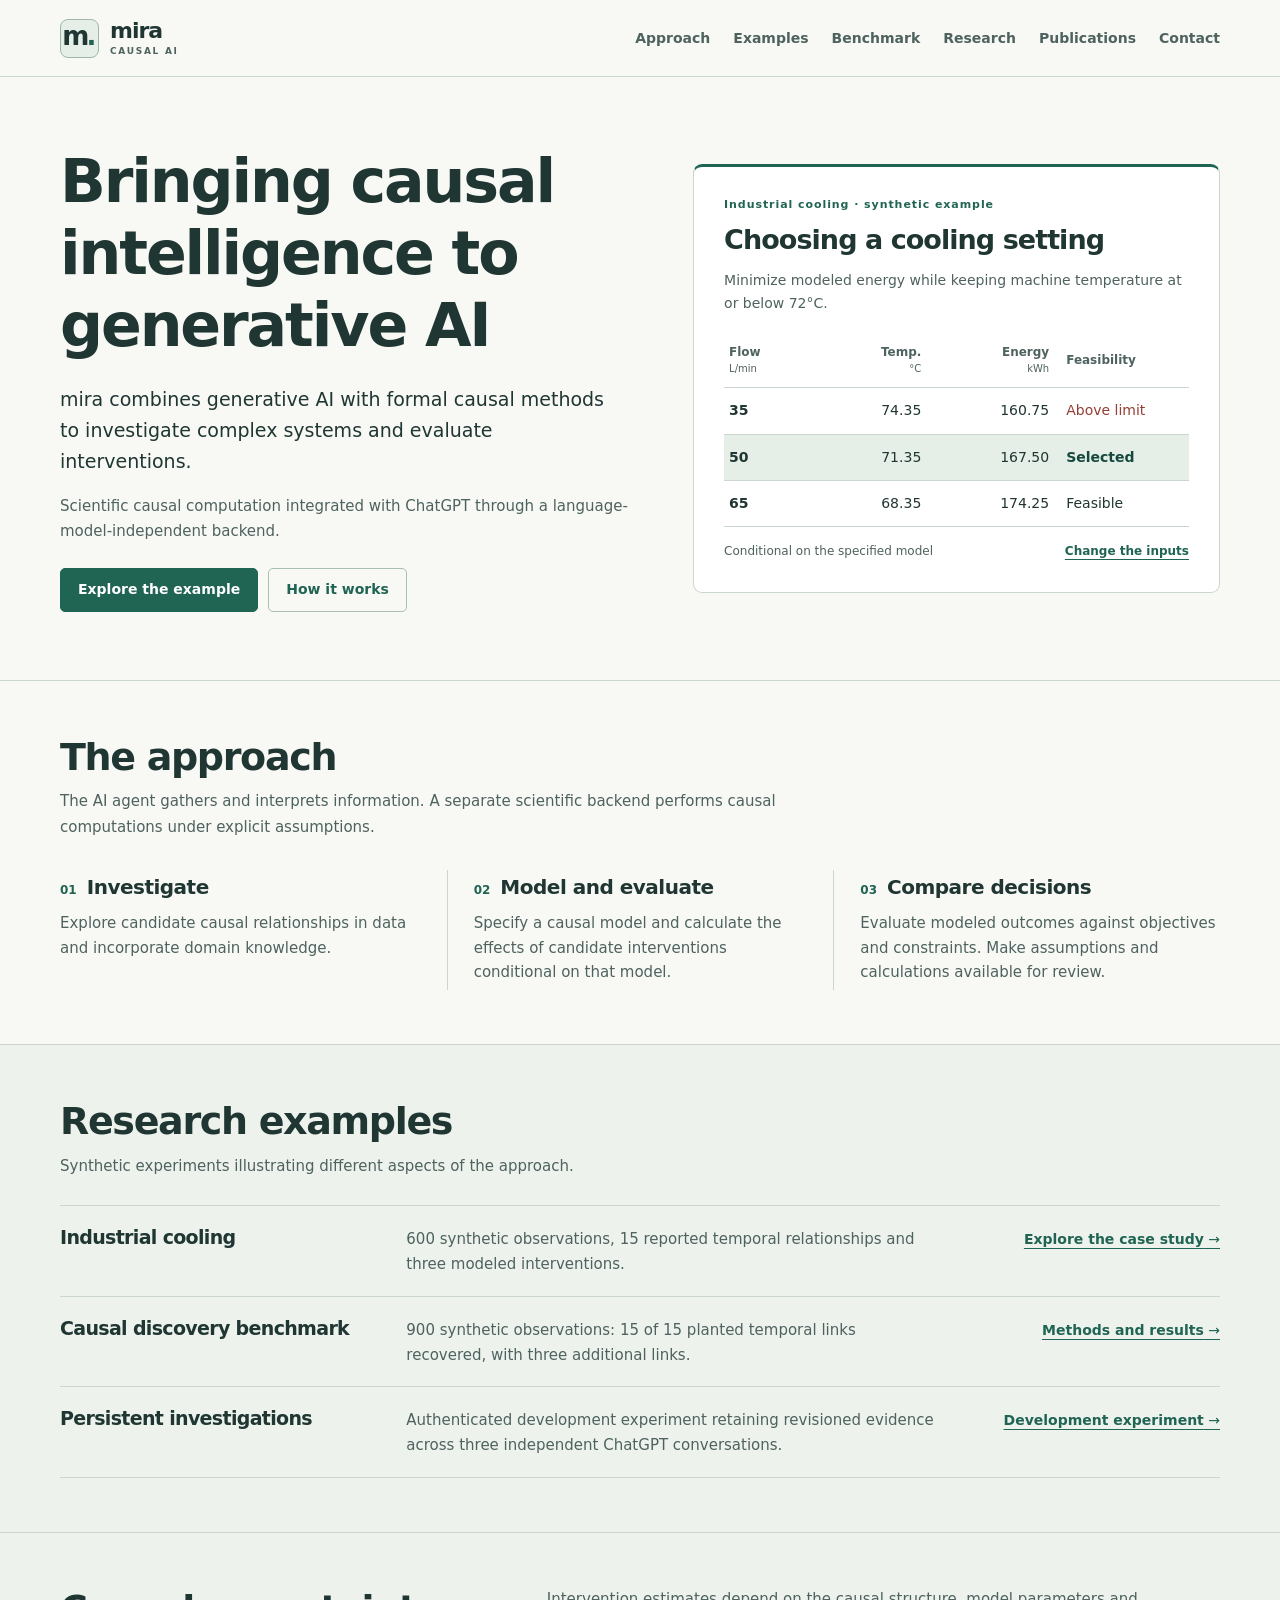
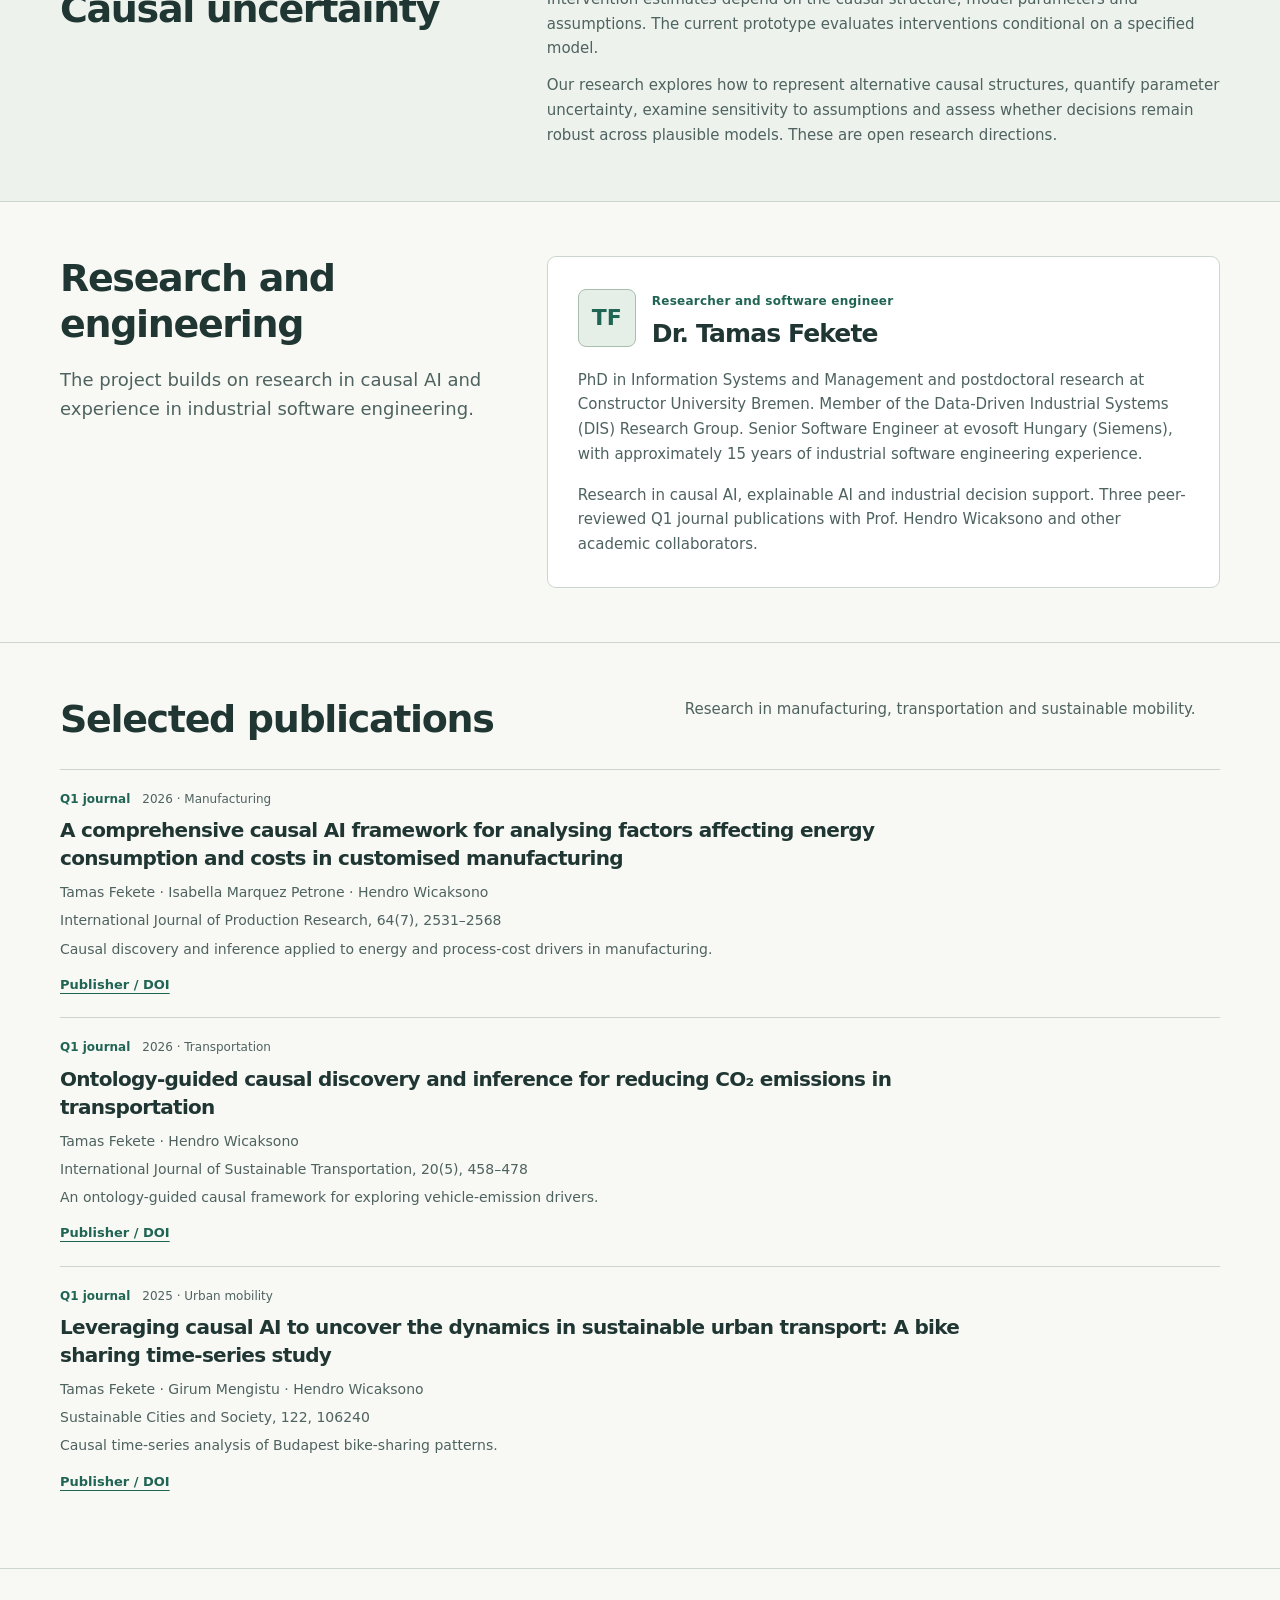
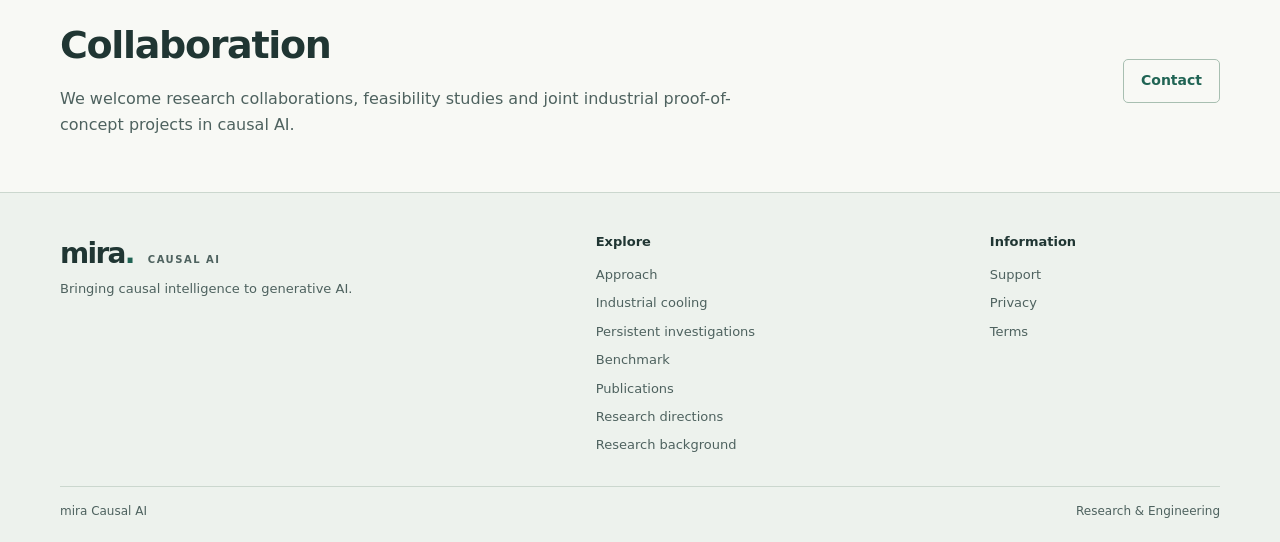
==== commit ddbd3d43: "Improve homepage workflow and research example hierarchy" ====
--- a/index.html
+++ b/index.html
@@ -13,7 +13,7 @@
   <meta property="og:description" content="Bringing causal intelligence to generative AI through scientific causal discovery, formal causal computation and transparent decision support.">
   <meta property="og:url" content="https://ftamas77.github.io/mira-causal-ai-site/">
   <meta name="twitter:card" content="summary">
-  <link rel="stylesheet" href="style.css?v=20261126b">
+  <link rel="stylesheet" href="style.css?v=20261126c">
   <link rel="icon" type="image/svg+xml" href="favicon.svg">
 </head>
 <body class="homepage">
@@ -60,9 +60,9 @@
   <div class="container">
     <div class="section-heading"><div><h2>The approach</h2></div><p class="section-aside">The AI agent gathers and interprets information. A separate scientific backend performs causal computations under explicit assumptions.</p></div>
     <div class="method-grid" aria-label="Causal investigation workflow">
-      <article><span class="method-number">01</span><h3>Investigate</h3><p>Explore candidate causal relationships in data and incorporate domain knowledge.</p></article>
-      <article><span class="method-number">02</span><h3>Model and evaluate</h3><p>Specify a causal model and calculate the effects of candidate interventions conditional on that model.</p></article>
-      <article><span class="method-number">03</span><h3>Compare decisions</h3><p>Evaluate modeled outcomes against objectives and constraints. Make assumptions and calculations available for review.</p></article>
+      <article><div class="method-step-heading"><span class="method-number">01</span><h3>Investigate</h3></div><p>Explore candidate causal relationships in data and incorporate domain knowledge.</p></article>
+      <article><div class="method-step-heading"><span class="method-number">02</span><h3>Model and evaluate</h3></div><p>Specify a causal model and calculate the effects of candidate interventions conditional on that model.</p></article>
+      <article><div class="method-step-heading"><span class="method-number">03</span><h3>Compare decisions</h3></div><p>Evaluate modeled outcomes against objectives and constraints. Make assumptions and calculations available for review.</p></article>
     </div>
   </div>
 </section>
--- a/style.css
+++ b/style.css
@@ -90,17 +90,25 @@
 .outcome-selected{font-weight:700;color:var(--teal-dark)}
 .sim-preview-bottom{margin-top:15px;display:flex;justify-content:space-between;flex-wrap:wrap;gap:8px 14px;color:var(--muted);font-size:12px}
 .sim-preview-bottom a{font-weight:650}
-.method-grid,.research-example-grid{display:grid;grid-template-columns:repeat(3,minmax(0,1fr));gap:28px}
-.method-grid article{position:relative;padding:20px 0 0}
-.method-grid article::before{content:"";height:1px;background:#a1b7a8;position:absolute;top:6px;left:7px;right:-35px}
-.method-grid article:last-child::before{right:0}
-.method-number{color:var(--teal);font-size:12px;font-weight:650;position:relative}
-.method-number::before{content:"";width:10px;height:10px;position:absolute;top:-23px;left:1px;border:2px solid var(--teal);background:var(--paper);border-radius:50%}
-.method-grid h3,.research-example-grid h3{font-size:21px;margin:10px 0}
+.method-grid{display:grid;grid-template-columns:repeat(3,minmax(0,1fr));gap:0;padding:4px 0 0}
+#research .section-heading,#example .section-heading{display:block;margin-bottom:26px}
+#research .section-heading h2,#example .section-heading h2{margin-bottom:9px}
+#research .section-aside,#example .section-aside{max-width:720px}
+.research-example-grid{display:grid;grid-template-columns:minmax(0,1fr);gap:0;border-top:1px solid var(--line)}
+.method-grid article{min-width:0;padding:5px 24px 5px 26px;border-left:1px solid var(--line)}
+.method-grid article:first-child{padding-left:0;border-left:0}
+.method-grid article:last-child{padding-right:0}
+.method-step-heading{display:flex;align-items:baseline;gap:10px;margin-bottom:10px}
+.method-number{color:var(--teal);font-size:12px;font-weight:650;font-variant-numeric:tabular-nums;flex-shrink:0}
+.method-step-heading h3{margin:0;font-size:20px;letter-spacing:-.025em}
+.method-grid article p{margin:0}
+.research-example-grid h3{font-size:19px;margin:0;line-height:1.35}
 .method-grid p,.research-example-grid p,.research-direction-layout p{color:var(--muted);font-size:15px;margin-bottom:12px}
 .home-example,#research-directions,.case-feature,.simulator-section{background:var(--soft)}
-.research-example-grid article{border-top:2px solid #a5b9a9;padding-top:12px}
-.research-example-grid a{font-weight:650;font-size:14px}
+.research-example-grid article{min-width:0;display:grid;grid-template-columns:minmax(0,1fr) minmax(0,1.65fr) minmax(0,.8fr);gap:24px;align-items:baseline;padding:19px 0;border-bottom:1px solid var(--line)}
+.research-example-grid article p{margin:0}
+.research-example-grid a{font-weight:650;font-size:14px;justify-self:end;text-align:right}
+.research-example-grid a::after{content:" →";font-weight:400;white-space:nowrap}
 .research-direction-layout,.founder-layout{display:grid;grid-template-columns:minmax(0,.8fr) minmax(0,1.2fr);gap:38px;align-items:start}
 .research-direction-layout p:last-child,.founder-profile p:last-child{margin-bottom:0}
 .founder-profile-head{display:flex;gap:16px;align-items:center;margin-bottom:19px}
@@ -124,7 +132,7 @@
 .case-metrics span,.bench-meta span,.link-breakdown span{border-bottom:1px solid var(--line);padding:3px 0}
 .case-metrics b{font-size:18px;color:var(--teal)}
 .case-visual,.case-lead-art,.case-trace{margin:0;min-width:0}
-.case-visual img,.case-lead-art img,.case-trace img{display:block;width:100%;height:auto;border-radius:var(--radius);border:1px solid var(--line);background:#102632}
+.case-visual img,.case-lead-art img,.case-trace img{display:block;width:100%;height:auto;border-radius:var(--radius);border:1px solid var(--line);background:var(--white)}
 .case-visual figcaption,.case-lead-art figcaption,.case-trace figcaption{font-size:12px;color:var(--muted);margin-top:8px}
 .case-visual-pair{display:grid;grid-template-columns:minmax(0,1.35fr) minmax(0,.65fr);gap:30px;align-items:center}
 .case-explanation p,.case-result p{color:var(--muted);font-size:15px}
@@ -270,14 +278,24 @@
  .legal-layout{grid-template-columns:minmax(0,1fr);gap:25px}
  .legal-aside{max-width:420px}
 }
+@media(min-width:701px) and (max-width:960px){
+ .method-grid article{padding-inline:16px}
+ .method-step-heading{display:block}
+ .method-step-heading h3{margin-top:5px}
+ .research-example-grid article{grid-template-columns:minmax(0,1fr) minmax(0,1.55fr);gap:7px 20px}
+ .research-example-grid a{grid-column:2;justify-self:start;text-align:left}
+}
 @media(max-width:700px){
  .container{width:calc(100% - 34px)}
  .section-block,.bench-block{padding:38px 0}
  .hero-section,.page-hero,.bench-hero{padding:35px 0}
  h1,.hero-copy h1,.bench-hero h1{font-size:clamp(34px,8vw,48px)}
  .section-heading,.bench-heading,.method-grid,.research-example-grid,.research-direction-layout,.founder-layout,.simulator-shell,.bench-grid,.bench-evidence-grid,.inv-flow,.inv-architecture{grid-template-columns:minmax(0,1fr);gap:20px}
- .method-grid article::before{right:0}
- .method-grid{gap:10px}
+ .method-grid{gap:0}
+ .method-grid article,.method-grid article:first-child,.method-grid article:last-child{padding:16px 0;border-left:0;border-top:1px solid var(--line)}
+ .research-example-grid{gap:0}
+ .research-example-grid article{grid-template-columns:minmax(0,1fr);gap:8px;padding:17px 0}
+ .research-example-grid a{justify-self:start;text-align:left}
  .closing-grid,.page-cta{align-items:flex-start;flex-direction:column;gap:15px}
  .simulator-scenarios{grid-template-columns:1fr}
  .bench-accuracy{grid-template-columns:1fr 1fr}
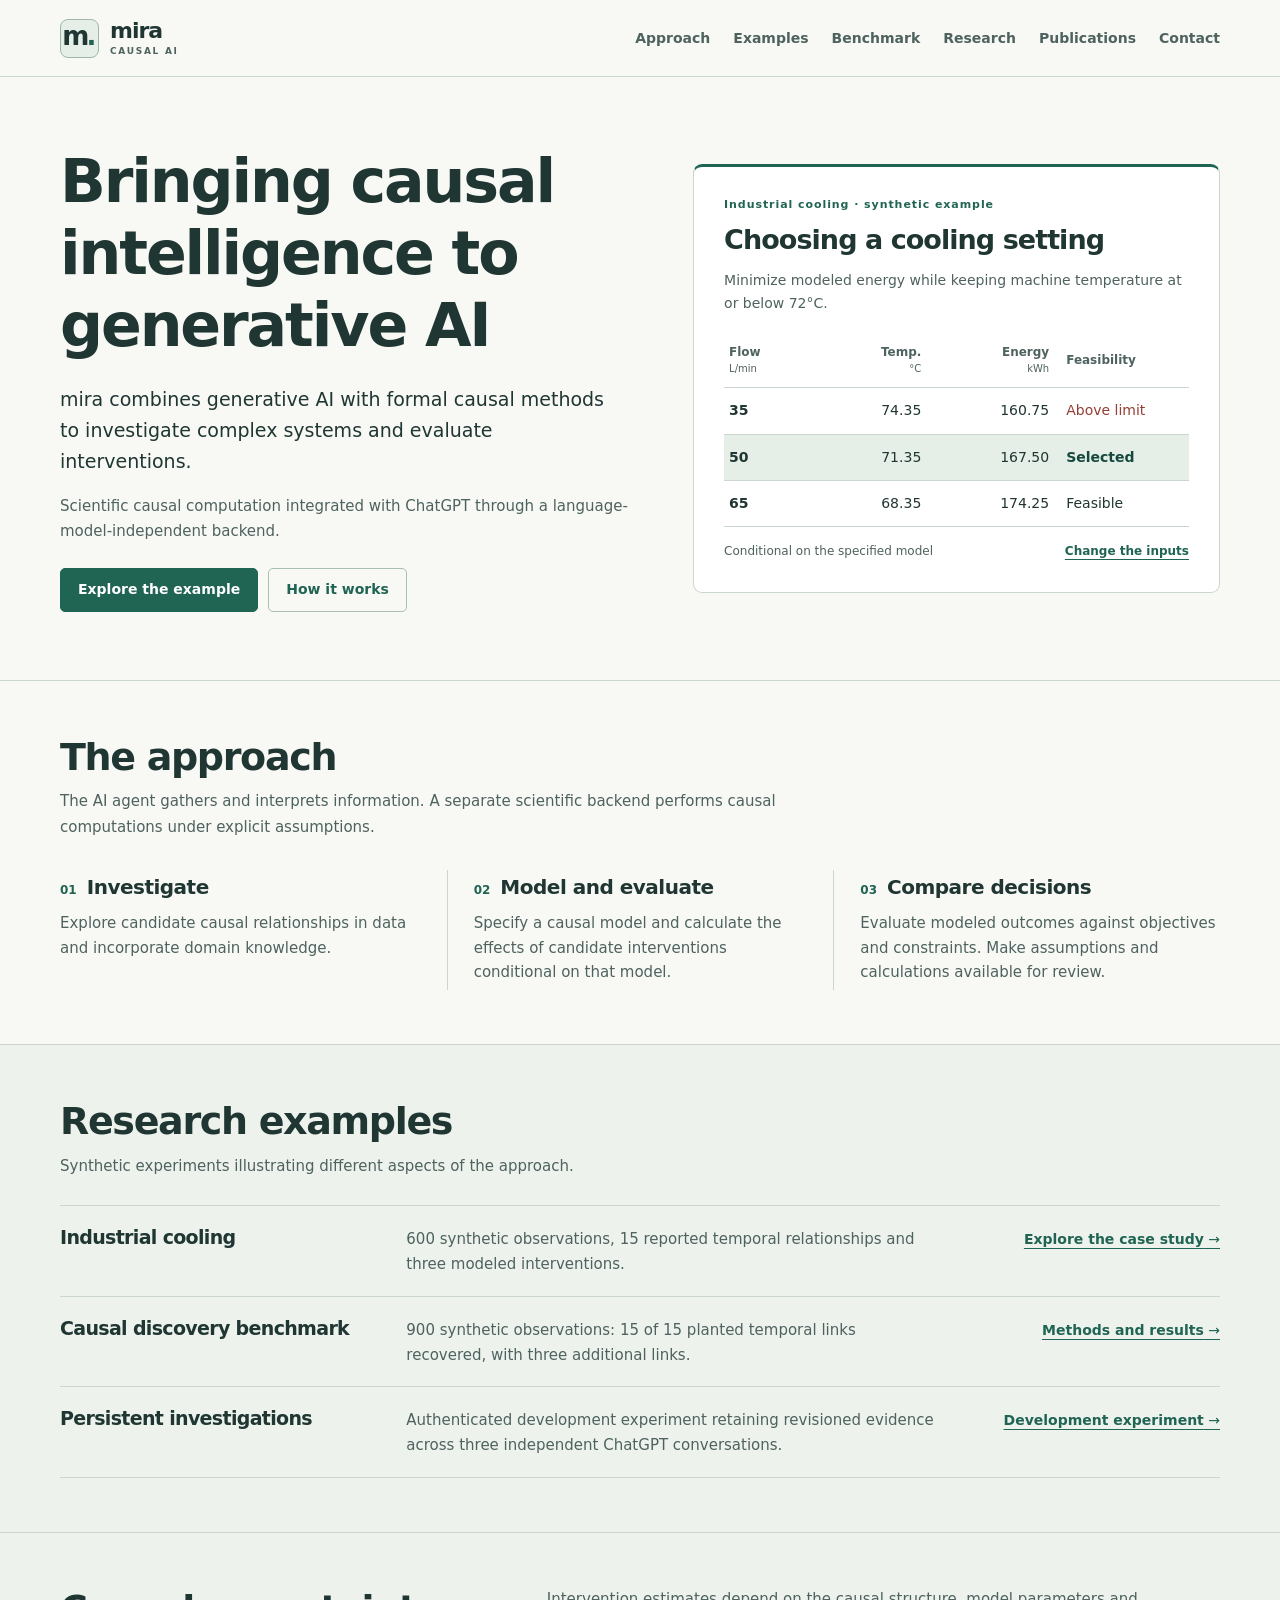
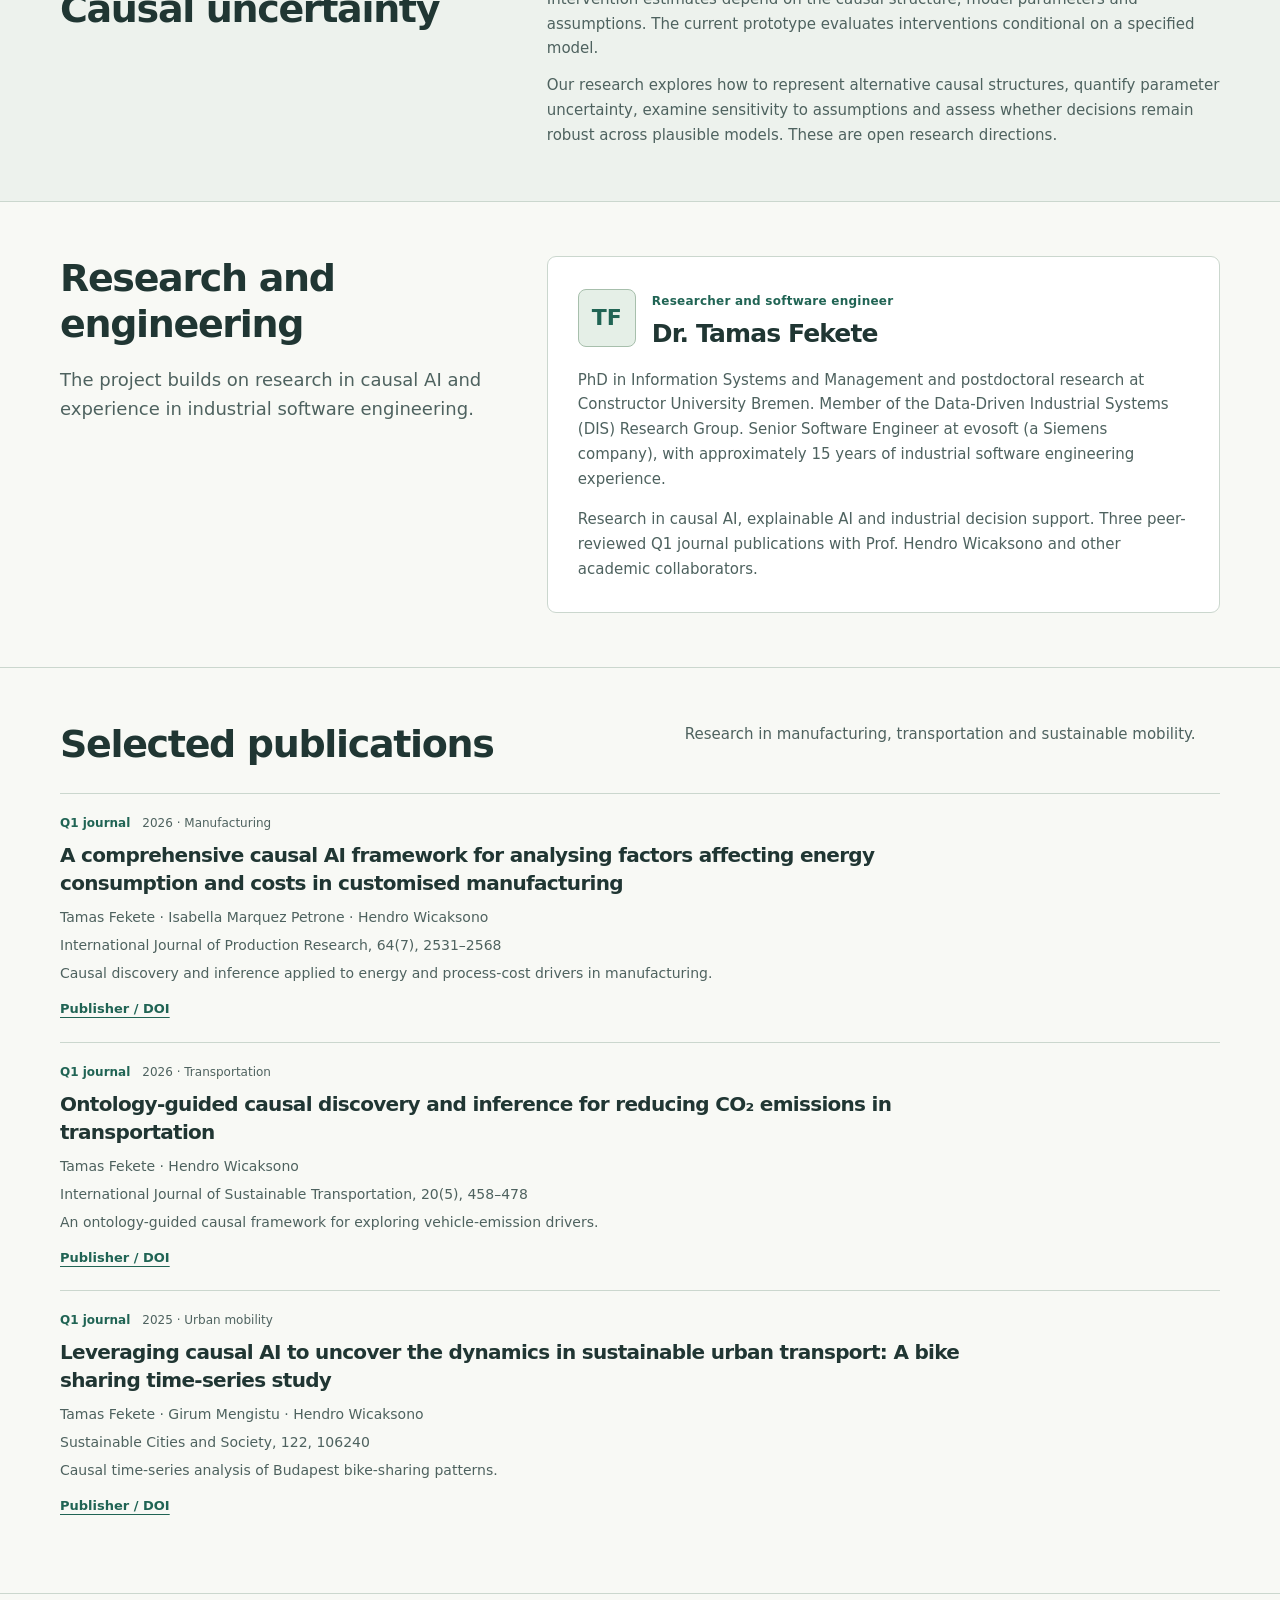
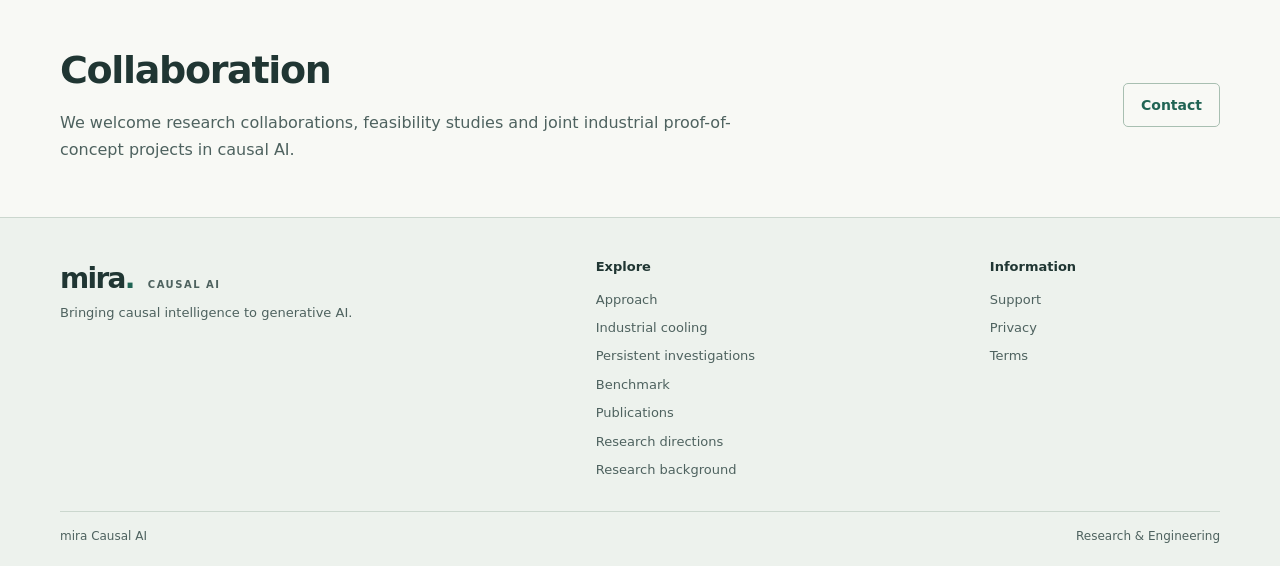
==== commit 77fb3008: "Refine professional affiliation wording" ====
--- a/index.html
+++ b/index.html
@@ -94,7 +94,7 @@
         <div class="founder-monogram" aria-hidden="true">TF</div>
         <div><span class="small-caps">Researcher and software engineer</span><h3>Dr. Tamas Fekete</h3></div>
       </div>
-      <p>PhD in Information Systems and Management and postdoctoral research at Constructor University Bremen. Member of the Data-Driven Industrial Systems (DIS) Research Group. Senior Software Engineer at evosoft Hungary (Siemens), with approximately 15 years of industrial software engineering experience.</p>
+      <p>PhD in Information Systems and Management and postdoctoral research at Constructor University Bremen. Member of the Data-Driven Industrial Systems (DIS) Research Group. Senior Software Engineer at evosoft (a Siemens company), with approximately 15 years of industrial software engineering experience.</p>
       <p>Research in causal AI, explainable AI and industrial decision support. Three peer-reviewed Q1 journal publications with Prof. Hendro Wicaksono and other academic collaborators.</p>
     </div>
   </div>
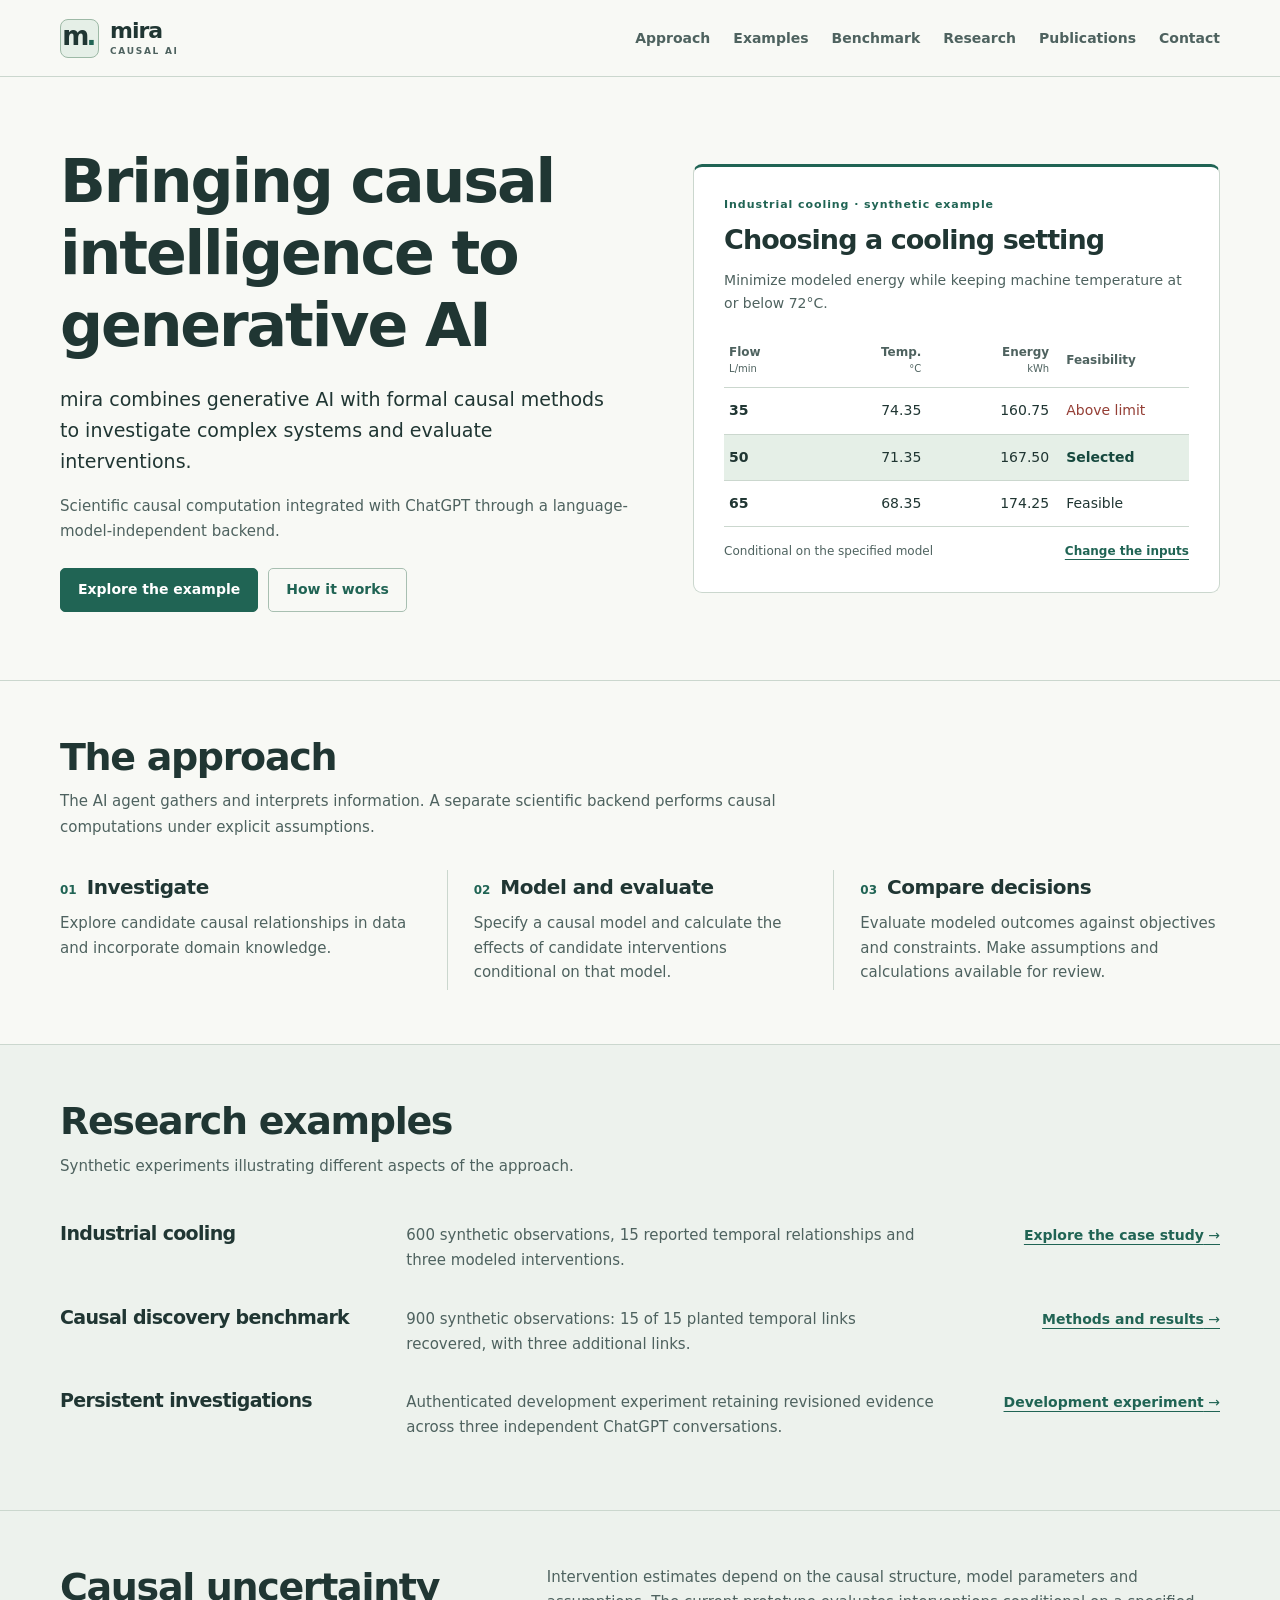
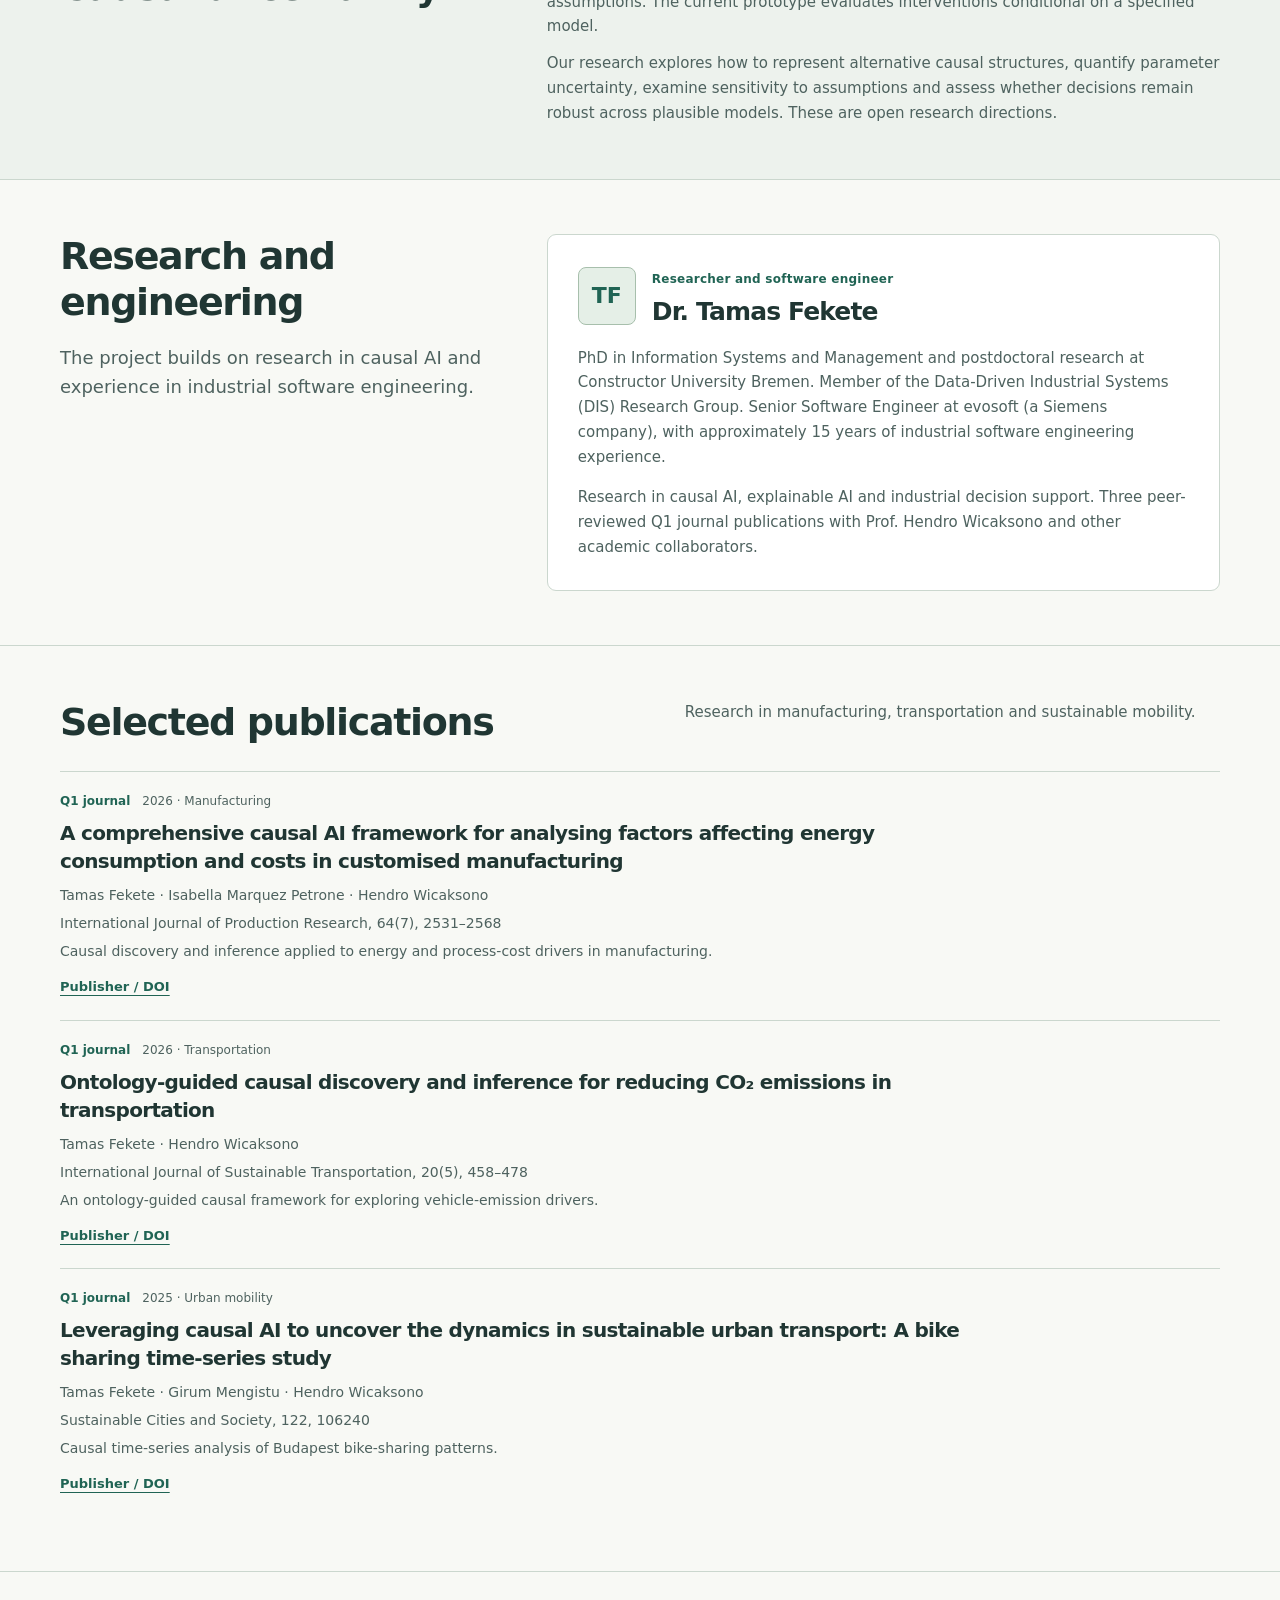
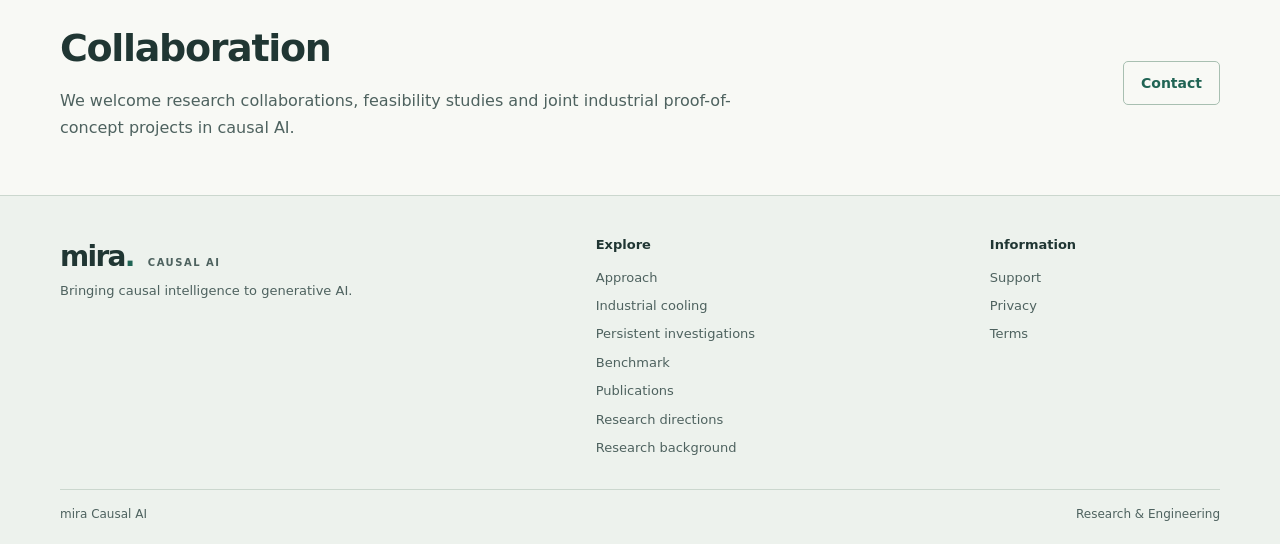
==== commit cca2c1c8: "Refresh homepage stylesheet cache" ====
--- a/index.html
+++ b/index.html
@@ -13,7 +13,7 @@
   <meta property="og:description" content="Bringing causal intelligence to generative AI through scientific causal discovery, formal causal computation and transparent decision support.">
   <meta property="og:url" content="https://ftamas77.github.io/mira-causal-ai-site/">
   <meta name="twitter:card" content="summary">
-  <link rel="stylesheet" href="style.css?v=20261126c">
+  <link rel="stylesheet" href="style.css?v=20261126d">
   <link rel="icon" type="image/svg+xml" href="favicon.svg">
 </head>
 <body class="homepage">
--- a/style.css
+++ b/style.css
@@ -94,7 +94,7 @@
 #research .section-heading,#example .section-heading{display:block;margin-bottom:26px}
 #research .section-heading h2,#example .section-heading h2{margin-bottom:9px}
 #research .section-aside,#example .section-aside{max-width:720px}
-.research-example-grid{display:grid;grid-template-columns:minmax(0,1fr);gap:0;border-top:1px solid var(--line)}
+.research-example-grid{display:grid;grid-template-columns:minmax(0,1fr);gap:0}
 .method-grid article{min-width:0;padding:5px 24px 5px 26px;border-left:1px solid var(--line)}
 .method-grid article:first-child{padding-left:0;border-left:0}
 .method-grid article:last-child{padding-right:0}
@@ -105,7 +105,7 @@
 .research-example-grid h3{font-size:19px;margin:0;line-height:1.35}
 .method-grid p,.research-example-grid p,.research-direction-layout p{color:var(--muted);font-size:15px;margin-bottom:12px}
 .home-example,#research-directions,.case-feature,.simulator-section{background:var(--soft)}
-.research-example-grid article{min-width:0;display:grid;grid-template-columns:minmax(0,1fr) minmax(0,1.65fr) minmax(0,.8fr);gap:24px;align-items:baseline;padding:19px 0;border-bottom:1px solid var(--line)}
+.research-example-grid article{min-width:0;display:grid;grid-template-columns:minmax(0,1fr) minmax(0,1.65fr) minmax(0,.8fr);gap:24px;align-items:baseline;padding:16px 0}
 .research-example-grid article p{margin:0}
 .research-example-grid a{font-weight:650;font-size:14px;justify-self:end;text-align:right}
 .research-example-grid a::after{content:" →";font-weight:400;white-space:nowrap}
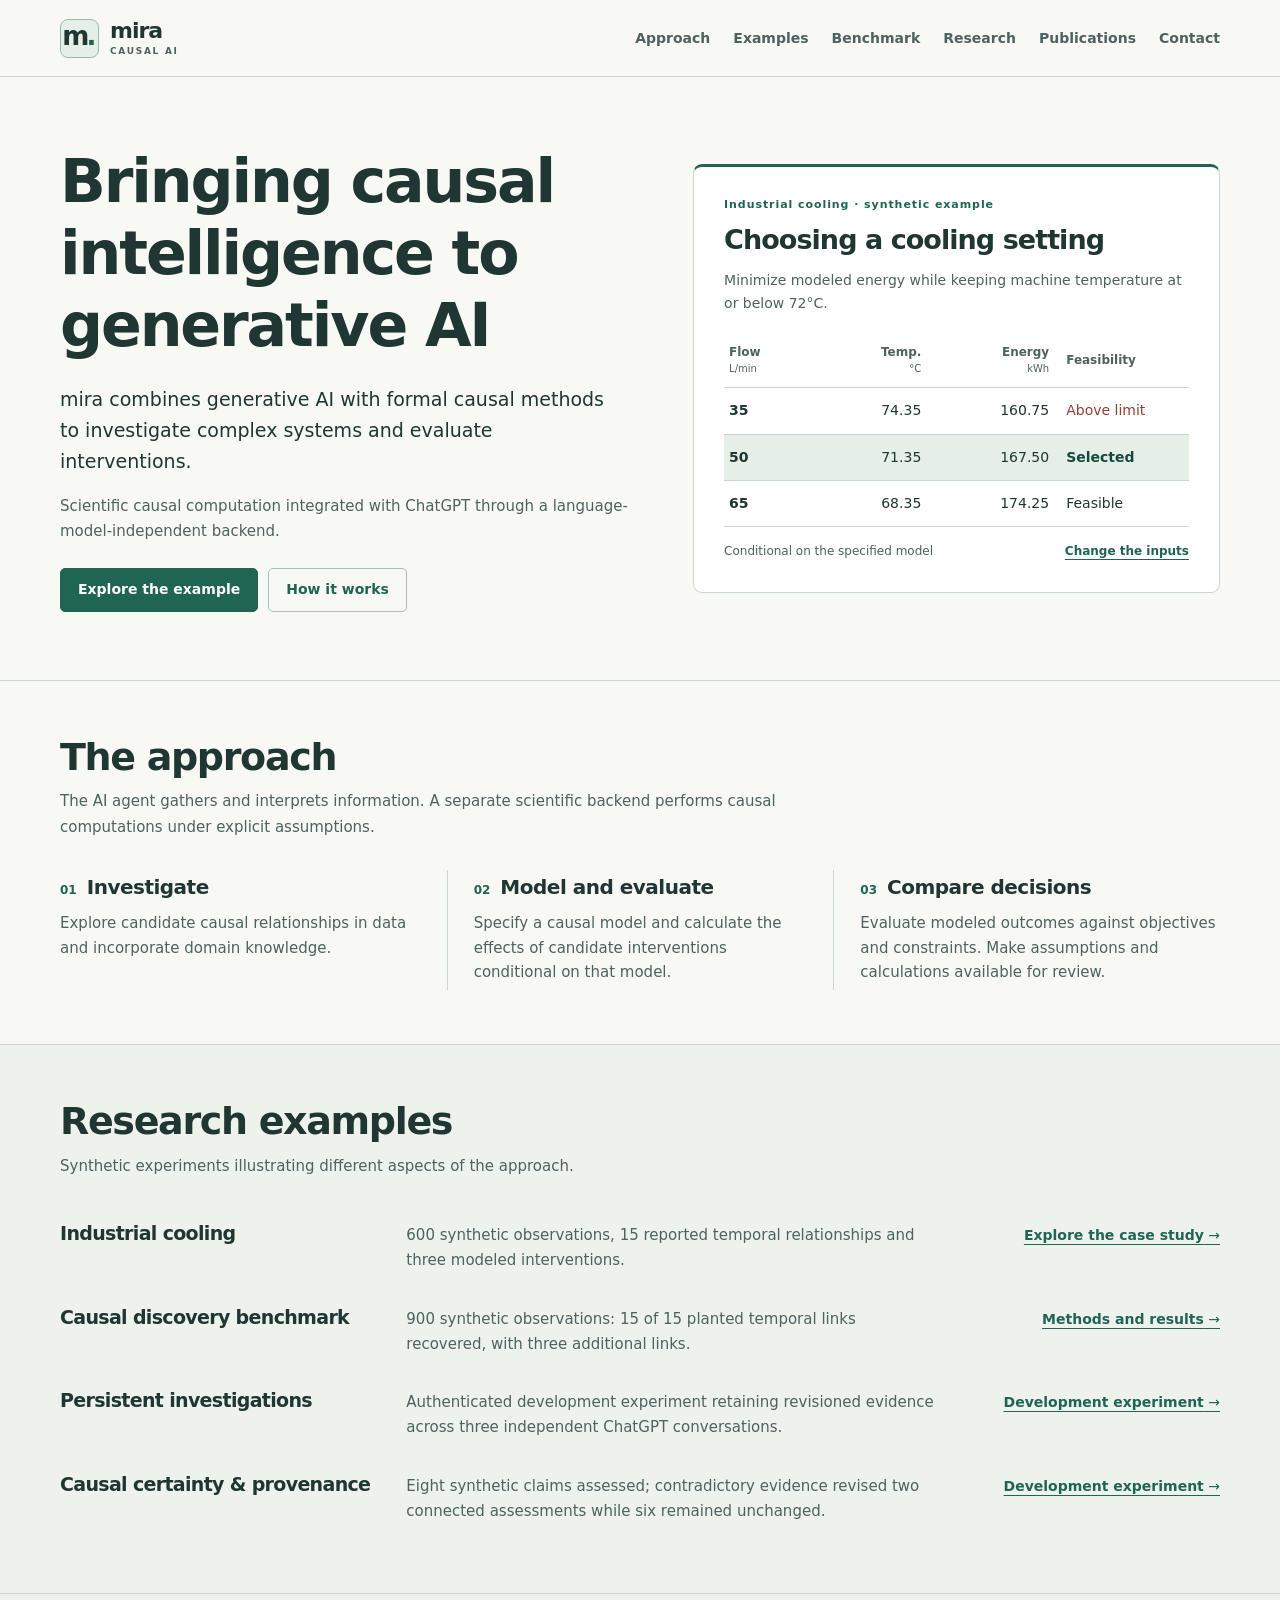
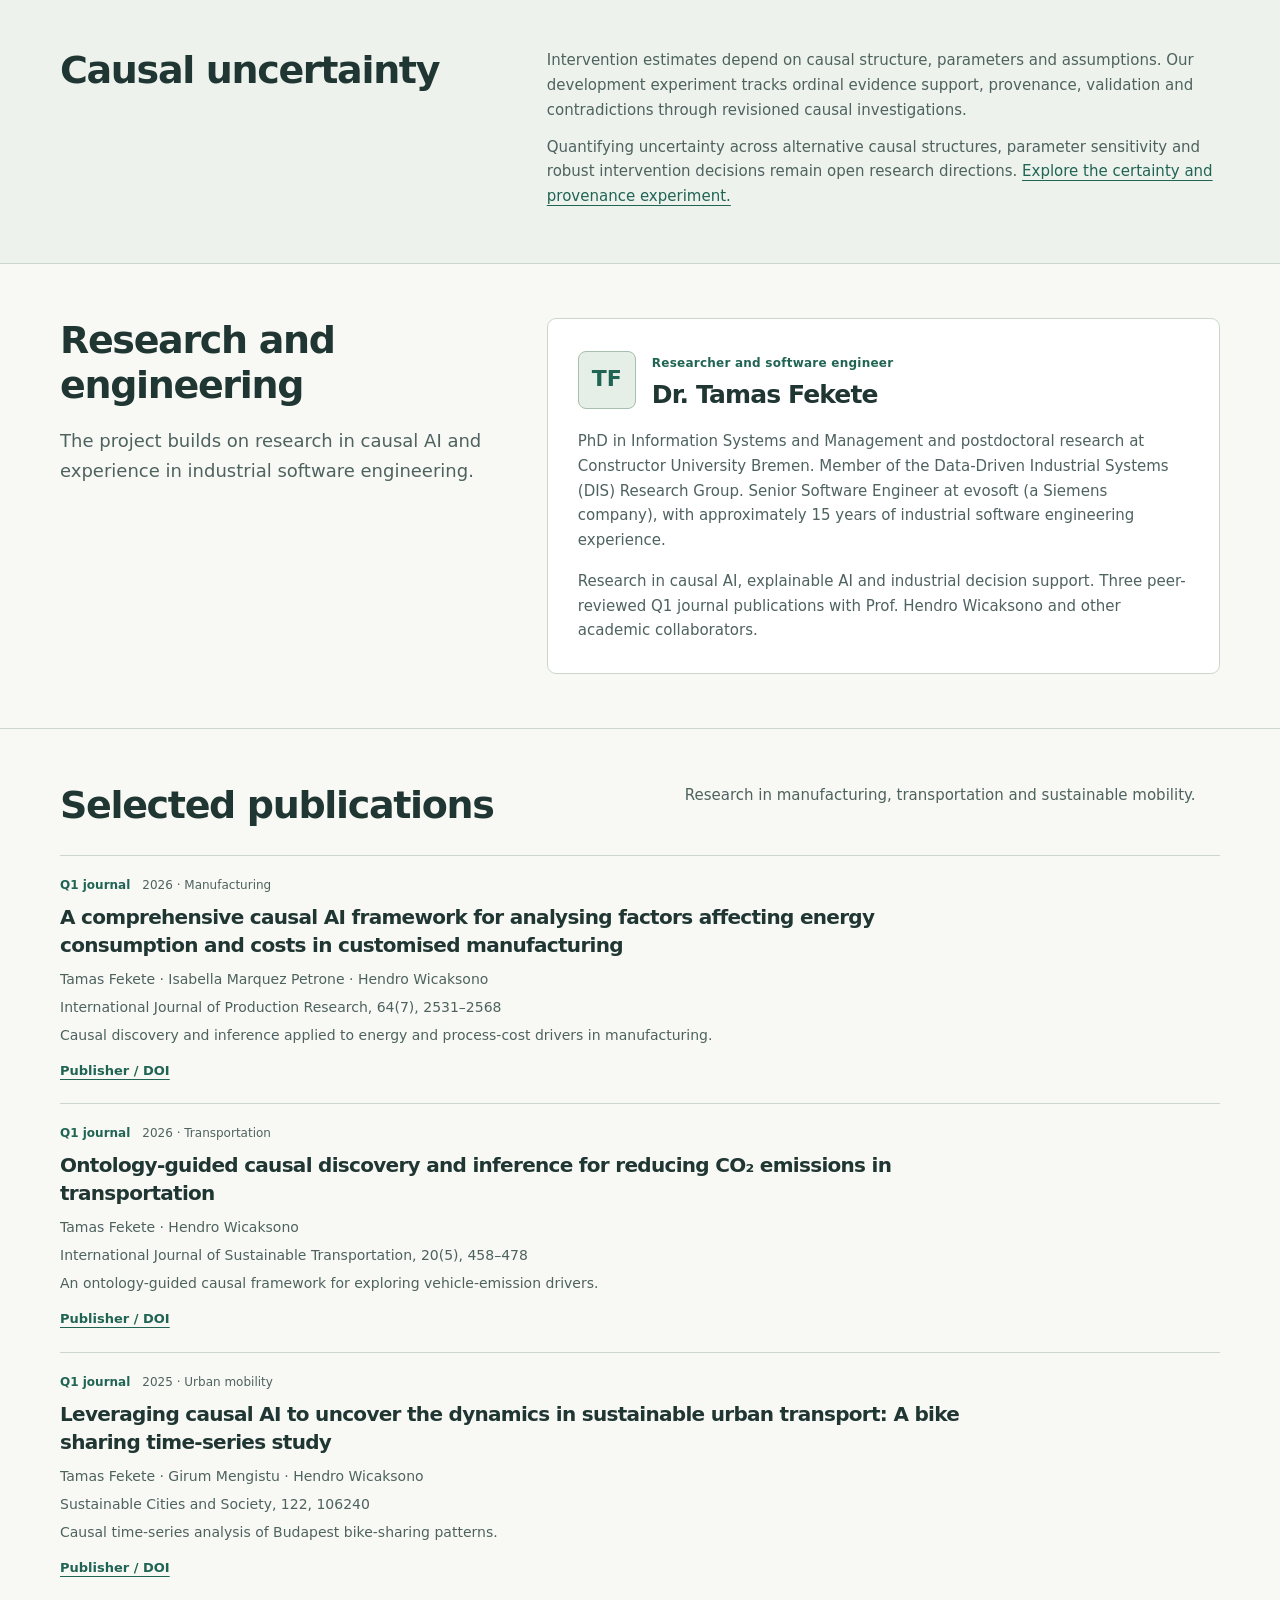
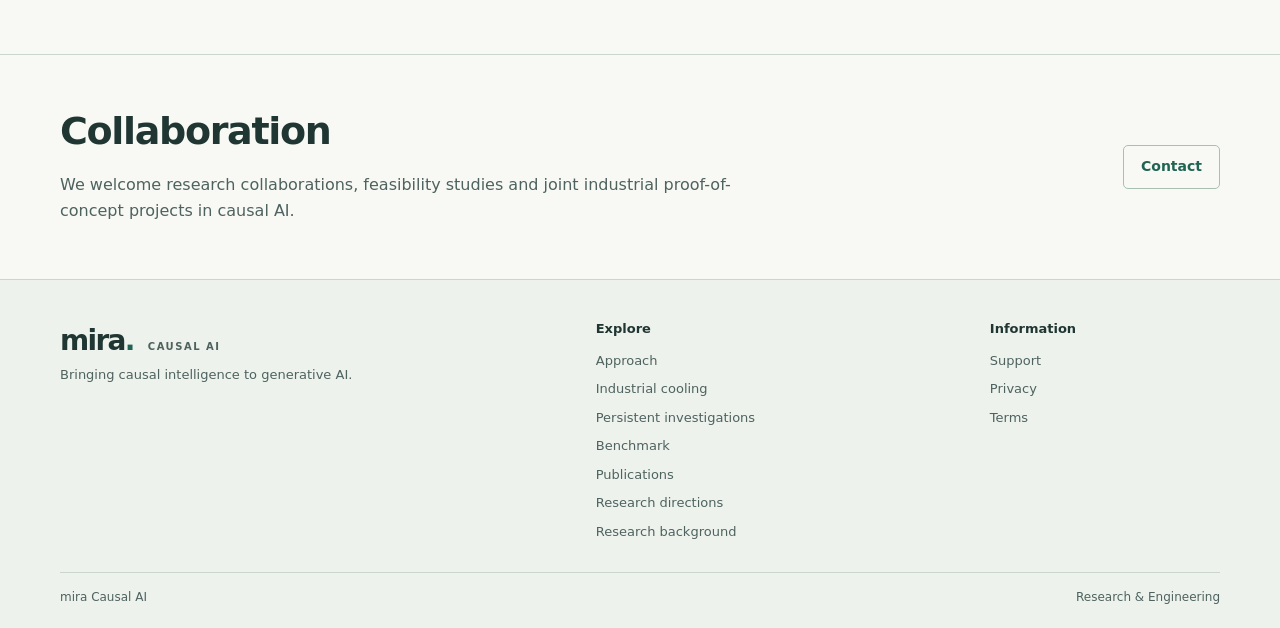
==== commit f0ddb977: "Publish live causal certainty and provenance research demonstration" ====
--- a/index.html
+++ b/index.html
@@ -73,14 +73,14 @@
       <article><h3>Industrial cooling</h3><p>600 synthetic observations, 15 reported temporal relationships and three modeled interventions.</p><a href="demo.html">Explore the case study</a></article>
       <article id="comparison"><h3>Causal discovery benchmark</h3><p>900 synthetic observations: 15 of 15 planted temporal links recovered, with three additional links.</p><a href="benchmark.html">Methods and results</a></article>
       <article id="development-preview"><h3>Persistent investigations</h3><p>Authenticated development experiment retaining revisioned evidence across three independent ChatGPT conversations.</p><a href="investigations.html">Development experiment</a></article>
+      <article><h3>Causal certainty &amp; provenance</h3><p>Eight synthetic claims assessed; contradictory evidence revised two connected assessments while six remained unchanged.</p><a href="certainty.html">Development experiment</a></article>
     </div>
   </div>
 </section>
 <section class="section-block" id="research-directions">
   <div class="container research-direction-layout">
     <h2>Causal uncertainty</h2>
-    <div><p>Intervention estimates depend on the causal structure, model parameters and assumptions. The current prototype evaluates interventions conditional on a specified model.</p>
-    <p>Our research explores how to represent alternative causal structures, quantify parameter uncertainty, examine sensitivity to assumptions and assess whether decisions remain robust across plausible models. These are open research directions.</p></div>
+    <div><p>Intervention estimates depend on causal structure, parameters and assumptions. Our development experiment tracks ordinal evidence support, provenance, validation and contradictions through revisioned causal investigations.</p><p>Quantifying uncertainty across alternative causal structures, parameter sensitivity and robust intervention decisions remain open research directions. <a href="certainty.html">Explore the certainty and provenance experiment.</a></p></div>
   </div>
 </section>
 <section class="section-block founder-section" id="expertise">
